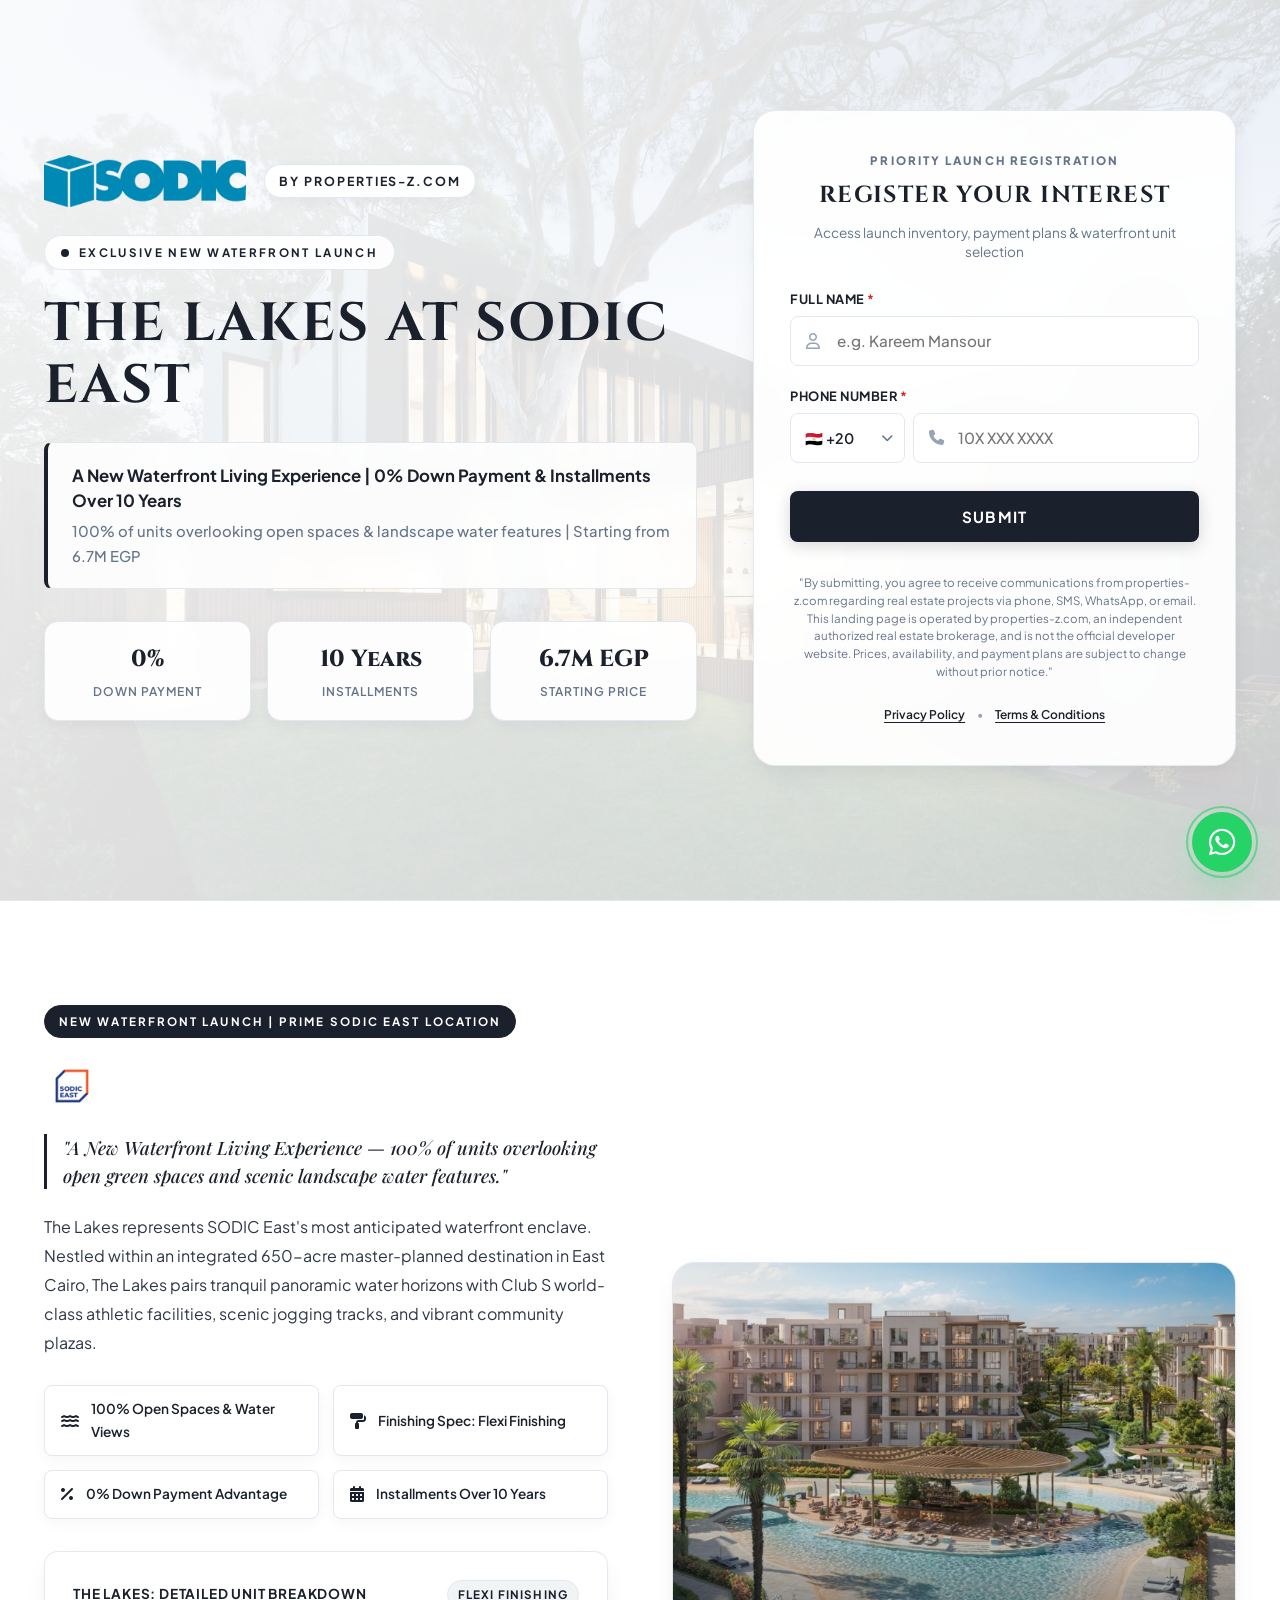
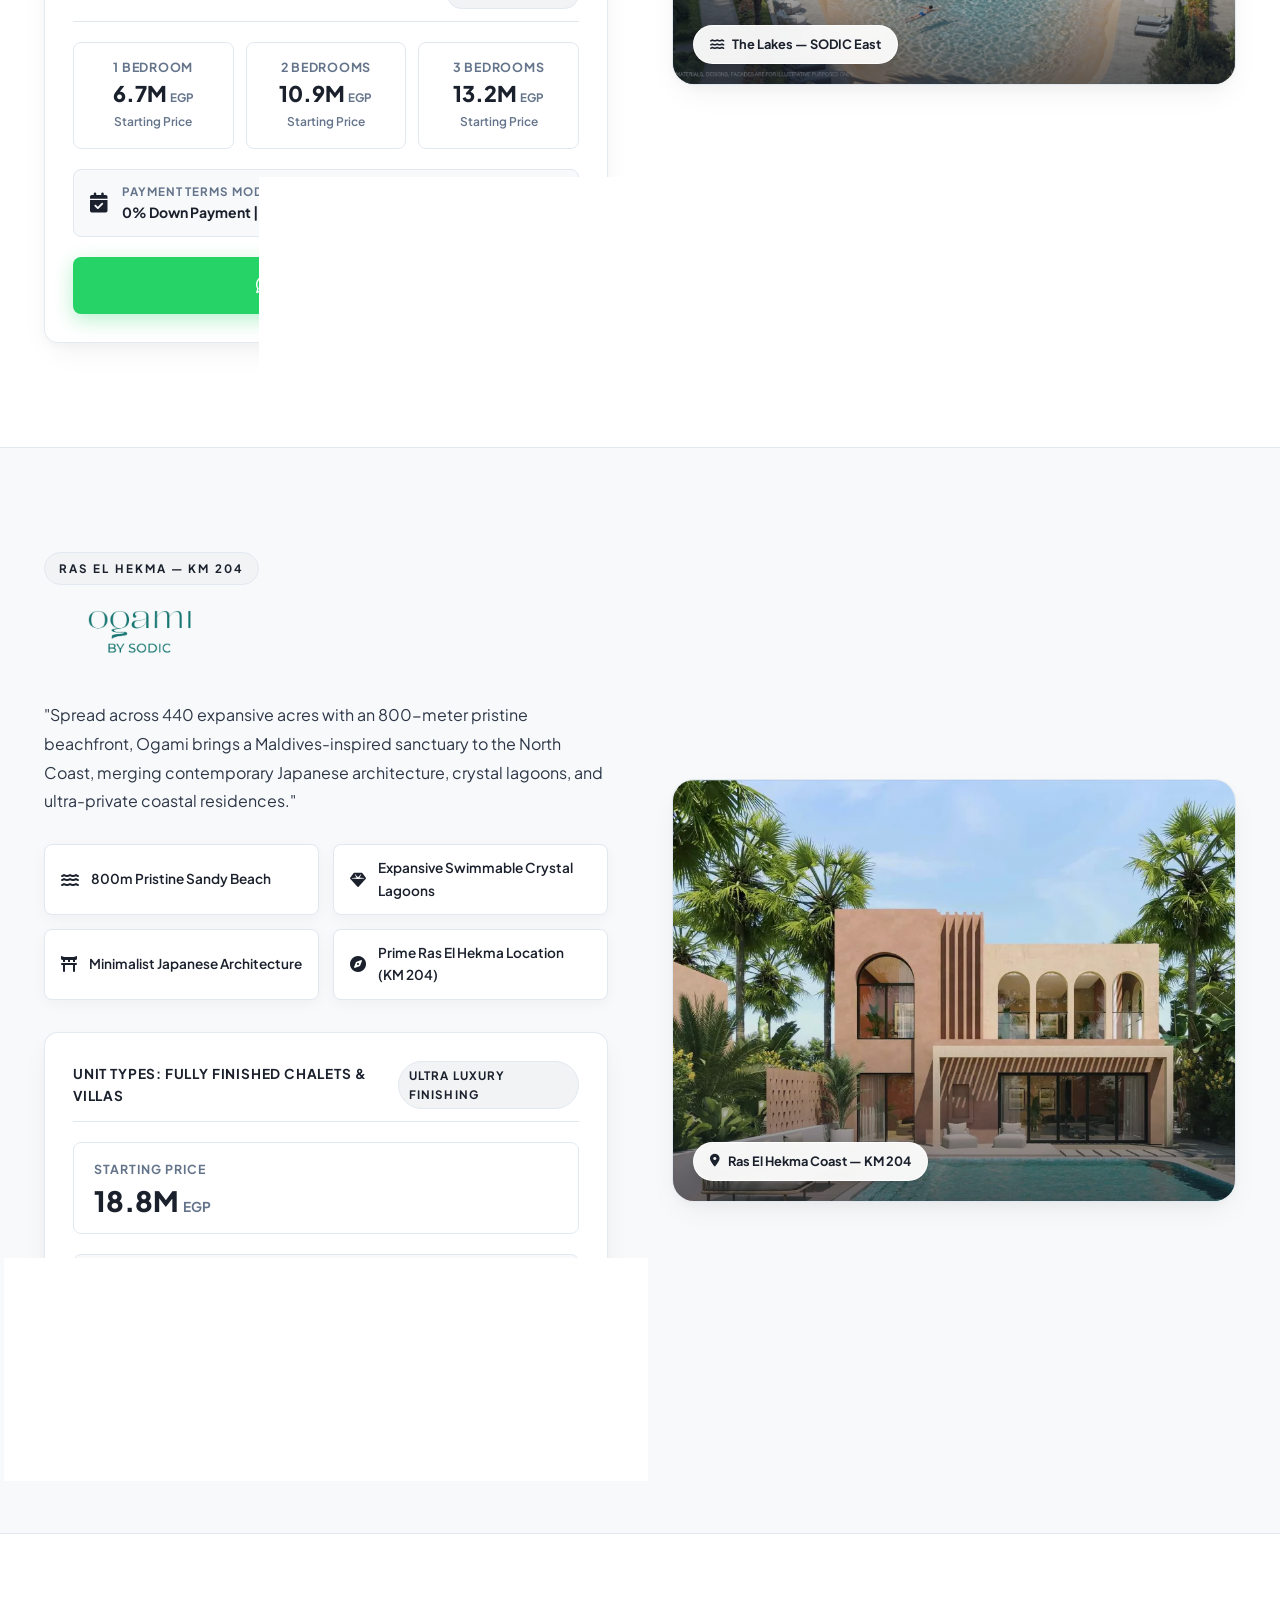
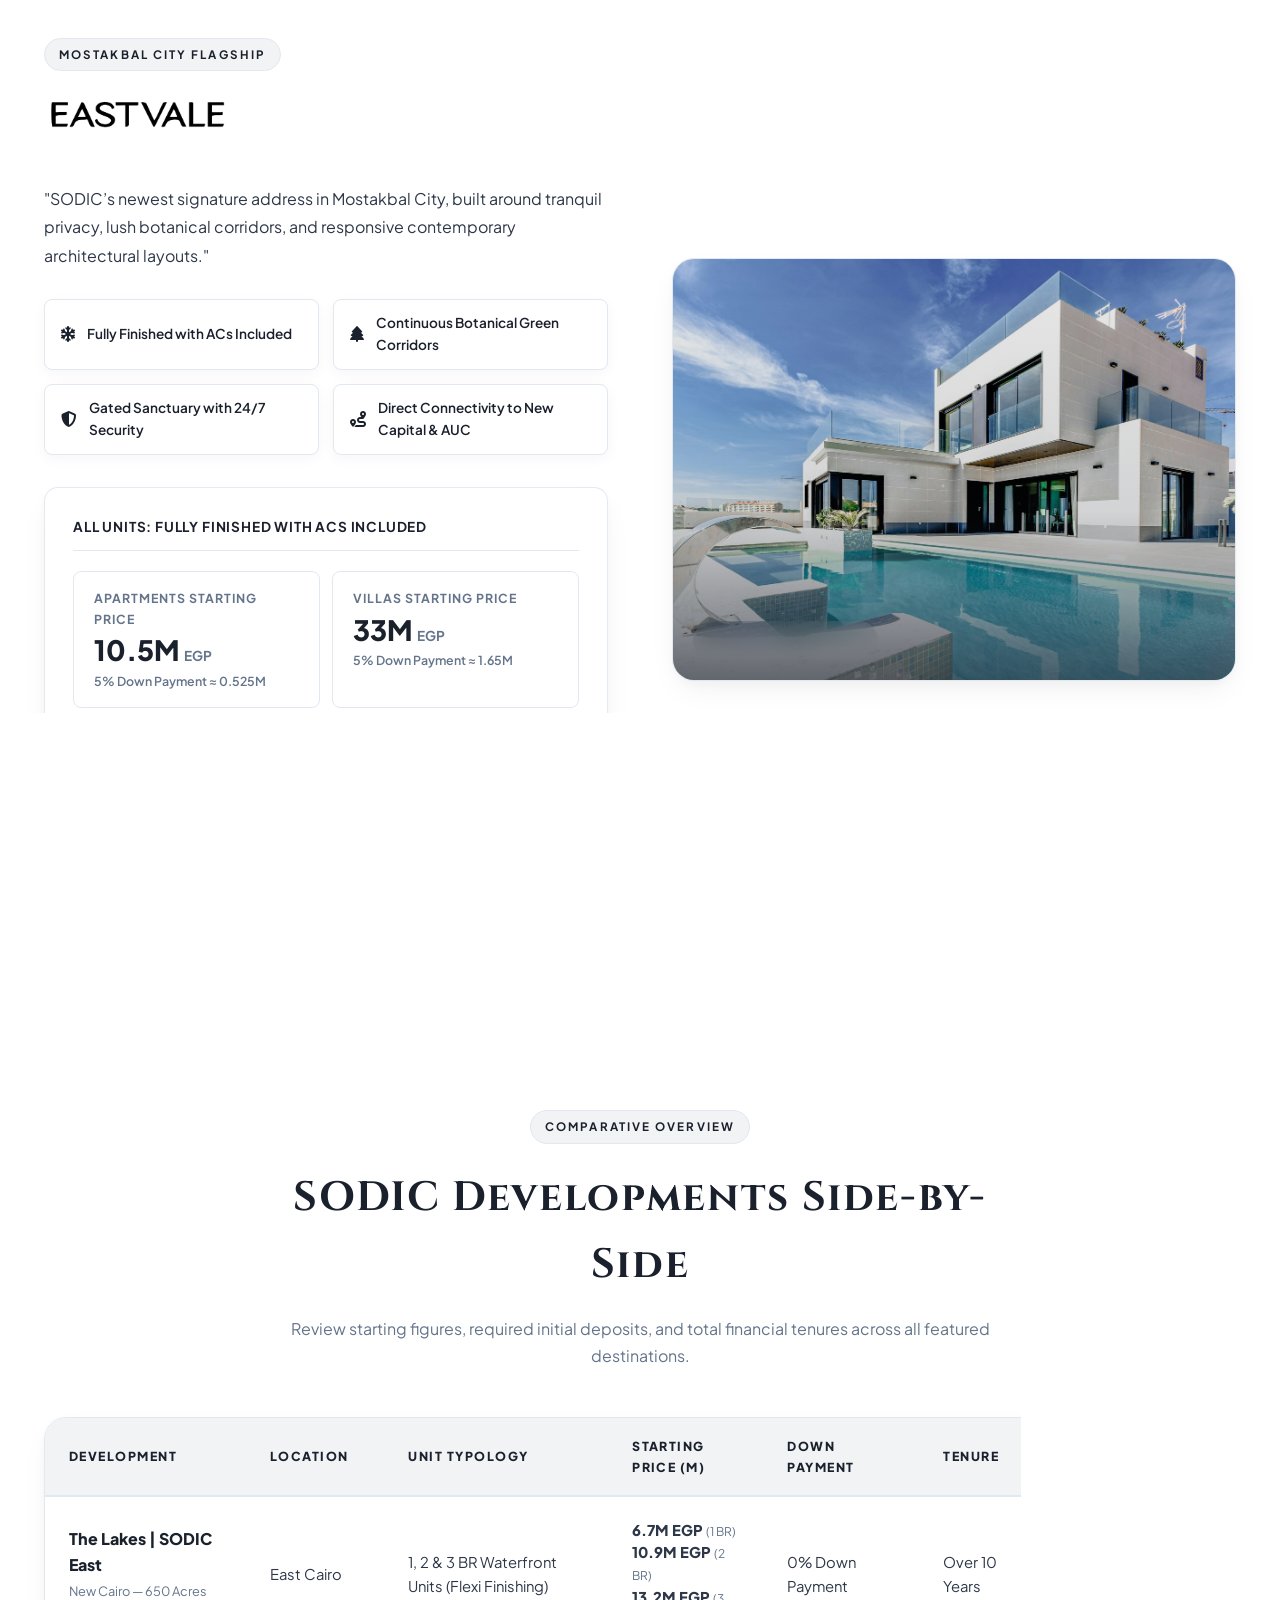
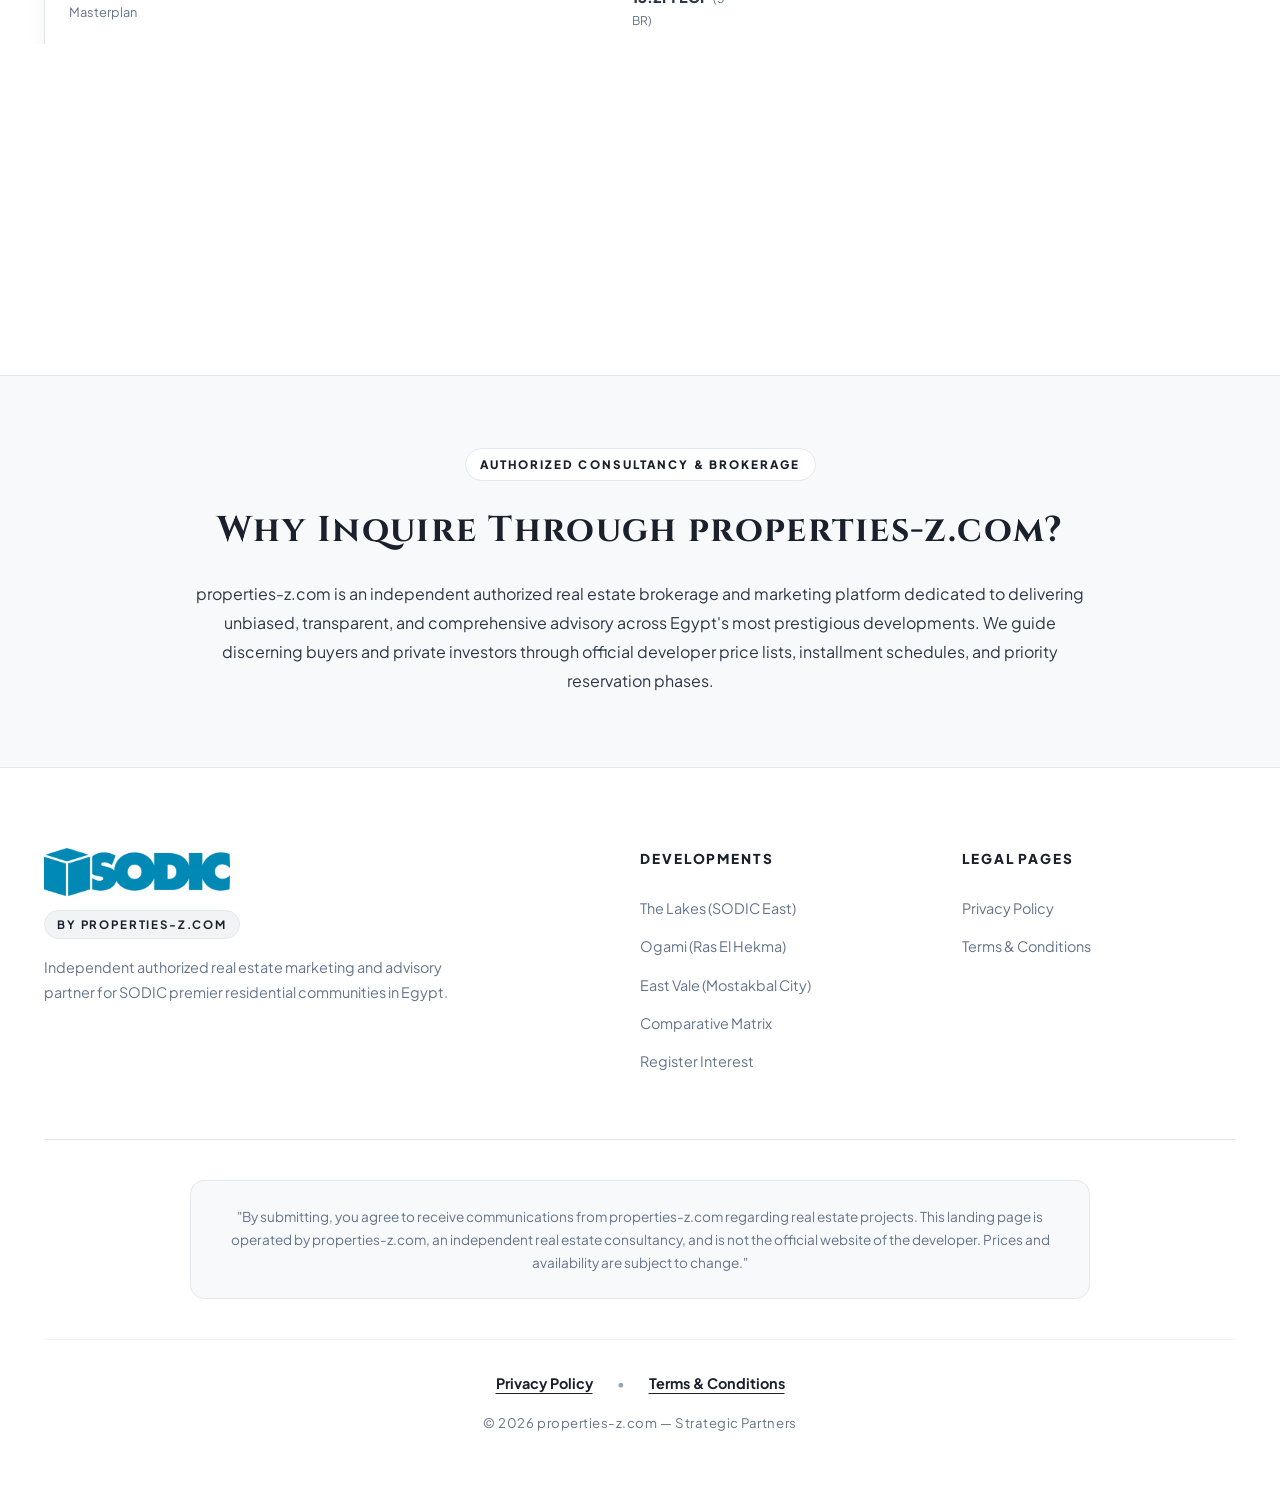
==== index.html @ 6a822c67 "feat: setup Google tag AW-17705943670 across all pages and update analytics tracking" ====
<!DOCTYPE html>
<html lang="en">
<head>
  <meta charset="UTF-8">
  <meta name="viewport" content="width=device-width, initial-scale=1.0, viewport-fit=cover">
  <title>The Lakes at SODIC East &amp; Premier Portfolio | By properties-z.com</title>
  <meta name="description" content="Discover The Lakes at SODIC East: A new waterfront living experience with 0% down payment and 10 years installments. Plus Ogami Ras El Hekma and East Vale Mostakbal City. Presented by properties-z.com.">

  <!-- Google tag (gtag.js) -->
  <script async src="https://www.googletagmanager.com/gtag/js?id=AW-17705943670">
  </script>
  <script>
    window.dataLayer = window.dataLayer || [];
    function gtag(){dataLayer.push(arguments);}
    gtag('js', new Date());

    gtag('config', 'AW-17705943670');
  </script>

  <!-- Event snippet for Submit lead form & WhatsApp conversion page -->
  <script>
  function gtag_report_conversion(url) {
    var callback = function () {
      if (typeof(url) != 'undefined' && url) {
        window.location = url;
      }
    };
    if (typeof gtag === 'function') {
      gtag('event', 'conversion', {
          'send_to': 'AW-17705943670',
          'event_callback': callback
      });
      if (typeof(url) != 'undefined' && url) {
        setTimeout(callback, 500);
      }
    } else {
      callback();
    }
    return false;
  }
  </script>
  
  <!-- Favicon -->
  <link rel="icon" type="image/png" href="/images/sodic-logo.png">

  <!-- Google Fonts: Editorial Serif (Cinzel, Playfair Display) & Clean Sans (Plus Jakarta Sans) -->
  <link rel="preconnect" href="https://fonts.googleapis.com">
  <link rel="preconnect" href="https://gstatic.com" crossorigin>
  <link href="https://fonts.googleapis.com/css2?family=Cinzel:wght@500;600;700;800&family=Playfair+Display:ital,wght@0,500;0,600;0,700;1,400;1,600&family=Plus+Jakarta+Sans:wght@400;500;600;700;800&display=swap" rel="stylesheet">

  <!-- Font Awesome 6 Icons -->
  <link rel="stylesheet" href="https://cdnjs.cloudflare.com/ajax/libs/font-awesome/6.5.1/css/all.min.css">

  <!-- Main Architectural Stylesheet (Strict Zero Gold Palette) -->
  <link rel="stylesheet" href="css/styles.css">
</head>
<body>

  <!-- ==========================================================================
       HERO SECTION & LEAD FORM (NEW LAUNCH FOCUS: THE LAKES AT SODIC EAST)
       ========================================================================== -->
  <section class="hero-section" id="hero">
    <!-- Bright Daylight Architectural Render Background -->
    <div class="hero-bg-wrapper">
      <img src="/images/the-lakes-architecture.jpg" alt="The Lakes at SODIC East Architecture" class="hero-bg-image" onerror="this.onerror=null; this.src='https://images.unsplash.com/photo-1600585154340-be6161a56a0c?auto=format&fit=crop&w=2000&q=85';">
      <div class="hero-overlay"></div>
    </div>

    <div class="container hero-grid">
      <!-- Left Column: Branding, Title & Strategic Narrative -->
      <div class="hero-content">
        <!-- Top Branding: Official SODIC logo (Size XL) with 'By properties-z.com' -->
        <div class="hero-branding">
          <img src="/images/sodic-logo.png" alt="SODIC Egypt" class="hero-sodic-logo-xl" onerror="this.onerror=null; this.src='https://raw.githubusercontent.com/rahmasameh671-ai/sodic-new-3-10/main/public/images/sodic-logo.png';">
          <span class="hero-subbadge">By properties-z.com</span>
        </div>

        <!-- Pre-title / Launch Badge -->
        <div class="hero-launch-badge">
          <span class="badge-dot"></span>
          <span>EXCLUSIVE NEW WATERFRONT LAUNCH</span>
        </div>

        <!-- Main Headline (Editorial Architectural Serif) -->
        <h1 class="hero-headline">THE LAKES AT SODIC EAST</h1>

        <!-- Subtitle / Offer Highlight (Centered & Prominent) -->
        <div class="hero-subtitle-box">
          <div class="hero-subtitle-highlight">
            A New Waterfront Living Experience | 0% Down Payment &amp; Installments Over 10 Years
          </div>
          <div class="hero-key-line">
            100% of units overlooking open spaces &amp; landscape water features | Starting from 6.7M EGP
          </div>
        </div>

        <!-- Architectural Value Stats -->
        <div class="hero-stats-row">
          <div class="hero-stat-card">
            <span class="hero-stat-number">0%</span>
            <span class="hero-stat-label">Down Payment</span>
          </div>
          <div class="hero-stat-card">
            <span class="hero-stat-number">10 Years</span>
            <span class="hero-stat-label">Installments</span>
          </div>
          <div class="hero-stat-card">
            <span class="hero-stat-number">6.7M EGP</span>
            <span class="hero-stat-label">Starting Price</span>
          </div>
        </div>
      </div>

      <!-- Right Column: Simplified Frosted Glass Lead Capture Form (Name & Phone Only) -->
      <div class="hero-form-col" id="register">
        <div class="frosted-lead-card">
          <div class="lead-card-header">
            <div class="lead-card-pretitle">PRIORITY LAUNCH REGISTRATION</div>
            <h2 class="lead-card-title">REGISTER YOUR INTEREST</h2>
            <p class="lead-card-sub">Access launch inventory, payment plans &amp; waterfront unit selection</p>
          </div>

          <!-- Thank You Success State matching Zapier webhook confirmation -->
          <div id="leadSuccessState" class="lead-success-card" style="display: none; text-align: center; padding: 1.5rem; background-color: #f0fdf4; border-radius: 0.5rem; border: 1px solid #bbf7d0; margin-bottom: 1.25rem;">
            <h3 style="color: #166534; font-weight: 700; font-size: 1.125rem; margin-bottom: 0.5rem;">Thank You!</h3>
            <p style="color: #15803d; margin: 0; font-size: 0.95rem; line-height: 1.5;">Your details have been received. We will be in touch shortly.</p>
          </div>

          <form class="lead-form" id="heroLeadForm">
            <!-- Full Name Field -->
            <div class="form-group">
              <label class="form-label" for="leadFullName">Full Name <span class="req">*</span></label>
              <div class="form-input-wrapper">
                <i class="fa-regular fa-user form-input-icon"></i>
                <input type="text" id="leadFullName" name="fullName" class="form-input" placeholder="e.g. Kareem Mansour" required>
              </div>
            </div>

            <!-- Phone Number Field with International Country Code Selector -->
            <div class="form-group">
              <label class="form-label" for="leadPhone">Phone Number <span class="req">*</span></label>
              <div class="phone-input-group">
                <div class="country-code-wrapper">
                  <select id="countryCode" name="countryCode" class="country-code-select" aria-label="Country Dial Code">
                    <option value="+20" selected>🇪🇬 +20</option>
                    <option value="+966">🇸🇦 +966</option>
                    <option value="+971">🇦🇪 +971</option>
                    <option value="+965">🇰🇼 +965</option>
                    <option value="+974">🇶🇦 +974</option>
                    <option value="+968">🇴🇲 +968</option>
                    <option value="+973">🇧🇭 +973</option>
                    <option value="+1">🇺🇸 +1</option>
                    <option value="+44">🇬🇧 +44</option>
                    <option value="+49">🇩🇪 +49</option>
                    <option value="+33">🇫🇷 +33</option>
                    <option value="+39">🇮🇹 +39</option>
                    <option value="+41">🇨🇭 +41</option>
                    <option value="+31">🇳🇱 +31</option>
                    <option value="+46">🇸🇪 +46</option>
                    <option value="+61">🇦🇺 +61</option>
                    <option value="+962">🇯🇴 +962</option>
                    <option value="+961">🇱🇧 +961</option>
                    <option value="+964">🇮🇶 +964</option>
                    <option value="+218">🇱🇾 +218</option>
                    <option value="+249">🇸🇩 +249</option>
                  </select>
                  <i class="fa-solid fa-chevron-down country-chevron"></i>
                </div>
                <div class="phone-input-wrapper">
                  <i class="fa-solid fa-phone phone-field-icon"></i>
                  <input type="tel" id="leadPhone" name="phoneNumber" class="form-input phone-number-input" placeholder="10X XXX XXXX" required>
                </div>
              </div>
            </div>

            <!-- Solid Charcoal Submit Button -->
            <button type="submit" class="btn btn-charcoal btn-full" style="margin-top: 0.5rem;">
              SUBMIT
            </button>

            <!-- Location A: Mandatory Brokerage Disclaimer -->
            <p class="form-disclaimer">
              "By submitting, you agree to receive communications from properties-z.com regarding real estate projects via phone, SMS, WhatsApp, or email. This landing page is operated by properties-z.com, an independent authorized real estate brokerage, and is not the official developer website. Prices, availability, and payment plans are subject to change without prior notice."
            </p>

            <!-- Location A: Legal Links to Standalone Clickable Pages -->
            <div class="form-legal-links">
              <a href="privacy.html" class="form-legal-link">Privacy Policy</a>
              <span style="color: var(--text-subtle);">&bull;</span>
              <a href="terms.html" class="form-legal-link">Terms &amp; Conditions</a>
            </div>
          </form>
        </div>
      </div>
    </div>
  </section>

  <!-- ==========================================================================
       3. SECTION 1: THE LAKES | SODIC EAST (NEW WATERFRONT LAUNCH)
       ========================================================================== -->
  <section class="project-section section-spacing section-border-top" id="the-lakes">
    <div class="container">
      <div class="project-grid">
        <!-- Narrative & Pricing Details -->
        <div class="project-narrative-col">
          <div class="project-header-group">
            <span class="subheading-badge highlight-badge">NEW WATERFRONT LAUNCH | PRIME SODIC EAST LOCATION</span>
            <!-- Official SODIC East Logo as Primary Visual Title -->
            <img src="/images/sodic-east-logo.png" alt="SODIC East" class="project-official-logo project-logo-sodic-east" onerror="this.onerror=null; this.src='https://raw.githubusercontent.com/rahmasameh671-ai/sodic-new-3-10/main/public/images/sodic-east-logo.png';">
            <div class="project-tagline">
              "A New Waterfront Living Experience &mdash; 100% of units overlooking open green spaces and scenic landscape water features."
            </div>
          </div>

          <p class="project-narrative">
            The Lakes represents SODIC East's most anticipated waterfront enclave. Nestled within an integrated 650-acre master-planned destination in East Cairo, The Lakes pairs tranquil panoramic water horizons with Club S world-class athletic facilities, scenic jogging tracks, and vibrant community plazas.
          </p>

          <!-- Core Highlights -->
          <div class="project-features-list">
            <div class="feature-item">
              <i class="fa-solid fa-water"></i>
              <span>100% Open Spaces &amp; Water Views</span>
            </div>
            <div class="feature-item">
              <i class="fa-solid fa-paint-roller"></i>
              <span>Finishing Spec: Flexi Finishing</span>
            </div>
            <div class="feature-item">
              <i class="fa-solid fa-percent"></i>
              <span>0% Down Payment Advantage</span>
            </div>
            <div class="feature-item">
              <i class="fa-solid fa-calendar-days"></i>
              <span>Installments Over 10 Years</span>
            </div>
          </div>

          <!-- Minimalist Translucent Inventory & Pricing Card -->
          <div class="pricing-module-card">
            <div class="card-top-tagline">
              <span class="card-unit-type">The Lakes: Detailed Unit Breakdown</span>
              <span class="card-finish-tag">Flexi Finishing</span>
            </div>

            <!-- Detailed 3-Tier Unit Breakdown in 'M' format -->
            <div class="lakes-units-grid">
              <div class="lakes-unit-card">
                <span class="lakes-unit-title">1 Bedroom</span>
                <div class="lakes-unit-price">
                  6.7M<span class="currency">EGP</span>
                </div>
                <span style="font-size:0.75rem; color:var(--text-muted); font-weight:600;">Starting Price</span>
              </div>

              <div class="lakes-unit-card">
                <span class="lakes-unit-title">2 Bedrooms</span>
                <div class="lakes-unit-price">
                  10.9M<span class="currency">EGP</span>
                </div>
                <span style="font-size:0.75rem; color:var(--text-muted); font-weight:600;">Starting Price</span>
              </div>

              <div class="lakes-unit-card">
                <span class="lakes-unit-title">3 Bedrooms</span>
                <div class="lakes-unit-price">
                  13.2M<span class="currency">EGP</span>
                </div>
                <span style="font-size:0.75rem; color:var(--text-muted); font-weight:600;">Starting Price</span>
              </div>
            </div>

            <!-- Payment Journey Box -->
            <div class="payment-journey-box">
              <i class="fa-solid fa-calendar-check"></i>
              <div class="payment-journey-details">
                <span class="payment-plan-label">Payment Terms Module</span>
                <span class="payment-plan-value">0% Down Payment | Installments Over 10 Years</span>
              </div>
            </div>

            <!-- Solid WhatsApp Green CTA Button -->
            <a href="https://wa.me/201033373331?text=Hello%2C%20I%20would%20like%20to%20inquire%20about%20The%20Lakes%20at%20SODIC%20East" target="_blank" class="btn btn-whatsapp btn-full" onclick="return gtag_report_conversion(this.href);">
              <i class="fa-brands fa-whatsapp"></i> CONTACT US
            </a>
          </div>
        </div>

        <!-- Realistic Visual Showcase: Official SODIC East The Lakes Image -->
        <div class="project-card-col">
          <div class="project-visual-box">
            <img src="/images/sodic-east-lakes.jpg" alt="The Lakes at SODIC East Crystal Water Lagoons & Architecture" onerror="this.onerror=null; this.src='https://raw.githubusercontent.com/rahmasameh671-ai/sodic-new-3-10/main/public/images/sodic-east-lakes.jpg';">
            <div class="project-visual-overlay"></div>
            <div class="visual-floating-badge">
              <i class="fa-solid fa-water"></i> The Lakes &mdash; SODIC East
            </div>
          </div>
        </div>
      </div>
    </div>
  </section>

  <!-- ==========================================================================
       4. SECTION 2: OGAMI BY SODIC (RAS EL HEKMA)
       ========================================================================== -->
  <section class="project-section alt-bg section-spacing section-border-top" id="ogami">
    <div class="container">
      <div class="project-grid reverse-grid">
        <!-- Narrative & Pricing Details -->
        <div class="project-narrative-col">
          <div class="project-header-group">
            <span class="subheading-badge">RAS EL HEKMA &mdash; KM 204</span>
            <!-- Official Ogami Logo as Primary Visual Title -->
            <img src="/images/ogami-logo.png" alt="Ogami by SODIC" class="project-official-logo project-logo-ogami" onerror="this.onerror=null; this.src='https://raw.githubusercontent.com/rahmasameh671-ai/sodic-new-3-10/main/public/images/ogami-logo.png';">
          </div>

          <p class="project-narrative">
            "Spread across 440 expansive acres with an 800-meter pristine beachfront, Ogami brings a Maldives-inspired sanctuary to the North Coast, merging contemporary Japanese architecture, crystal lagoons, and ultra-private coastal residences."
          </p>

          <!-- Core Highlights -->
          <div class="project-features-list">
            <div class="feature-item">
              <i class="fa-solid fa-water"></i>
              <span>800m Pristine Sandy Beach</span>
            </div>
            <div class="feature-item">
              <i class="fa-solid fa-gem"></i>
              <span>Expansive Swimmable Crystal Lagoons</span>
            </div>
            <div class="feature-item">
              <i class="fa-solid fa-torii-gate"></i>
              <span>Minimalist Japanese Architecture</span>
            </div>
            <div class="feature-item">
              <i class="fa-solid fa-compass"></i>
              <span>Prime Ras El Hekma Location (KM 204)</span>
            </div>
          </div>

          <!-- Minimalist Translucent Inventory & Pricing Card -->
          <div class="pricing-module-card">
            <div class="card-top-tagline">
              <span class="card-unit-type">Unit Types: Fully Finished Chalets &amp; Villas</span>
              <span class="card-finish-tag">Ultra Luxury Finishing</span>
            </div>

            <div class="price-showcase-row">
              <div class="single-price-block">
                <span class="price-meta-label">Starting Price</span>
                <div class="price-main-figure">
                  18.8M<span class="currency">EGP</span>
                </div>
              </div>
            </div>

            <!-- Payment Journey -->
            <div class="payment-journey-box">
              <i class="fa-solid fa-calendar-check"></i>
              <div class="payment-journey-details">
                <span class="payment-plan-label">Payment Journey</span>
                <span class="payment-plan-value">Equal Installments Up to 7 Years</span>
              </div>
            </div>

            <!-- Solid WhatsApp Green CTA Button -->
            <a href="https://wa.me/201033373331?text=Hello%2C%20I%20would%20like%20to%20inquire%20about%20Ogami%20by%20SODIC" target="_blank" class="btn btn-whatsapp btn-full" onclick="return gtag_report_conversion(this.href);">
              <i class="fa-brands fa-whatsapp"></i> CONTACT US
            </a>
          </div>
        </div>

        <!-- Realistic Visual Showcase: Villa Architecture with Private Pool & Palms -->
        <div class="project-card-col">
          <div class="project-visual-box">
            <img src="/images/ogami-villa.webp" alt="Ogami Ras El Hekma Coastal Villa Architecture" onerror="this.onerror=null; this.src='https://raw.githubusercontent.com/rahmasameh671-ai/sodic-new-3-10/main/public/images/ogami-villa.webp';">
            <div class="project-visual-overlay"></div>
            <div class="visual-floating-badge">
              <i class="fa-solid fa-location-dot"></i> Ras El Hekma Coast &mdash; KM 204
            </div>
          </div>
        </div>
      </div>
    </div>
  </section>

  <!-- ==========================================================================
       5. SECTION 3: EAST VALE (MOSTAKBAL CITY)
       ========================================================================== -->
  <section class="project-section section-spacing section-border-top" id="east-vale">
    <div class="container">
      <div class="project-grid">
        <!-- Narrative & Pricing Details -->
        <div class="project-narrative-col">
          <div class="project-header-group">
            <span class="subheading-badge">MOSTAKBAL CITY FLAGSHIP</span>
            <!-- Official East Vale Logo as Primary Visual Title -->
            <img src="/images/eastvale-logo.png" alt="East Vale Mostakbal City" class="project-official-logo project-logo-eastvale" onerror="this.onerror=null; this.src='https://raw.githubusercontent.com/rahmasameh671-ai/sodic-new-3-10/main/public/images/eastvale-logo.png';">
          </div>

          <p class="project-narrative">
            "SODIC’s newest signature address in Mostakbal City, built around tranquil privacy, lush botanical corridors, and responsive contemporary architectural layouts."
          </p>

          <!-- Core Highlights -->
          <div class="project-features-list">
            <div class="feature-item">
              <i class="fa-solid fa-snowflake"></i>
              <span>Fully Finished with ACs Included</span>
            </div>
            <div class="feature-item">
              <i class="fa-solid fa-tree"></i>
              <span>Continuous Botanical Green Corridors</span>
            </div>
            <div class="feature-item">
              <i class="fa-solid fa-shield-halved"></i>
              <span>Gated Sanctuary with 24/7 Security</span>
            </div>
            <div class="feature-item">
              <i class="fa-solid fa-route"></i>
              <span>Direct Connectivity to New Capital &amp; AUC</span>
            </div>
          </div>

          <!-- Minimalist Translucent Inventory & Pricing Card -->
          <div class="pricing-module-card">
            <div class="card-top-tagline">
              <span class="card-unit-type">All Units: Fully Finished with ACs Included</span>
            </div>

            <!-- Dual Pricing Breakdown (Apartments & Villas) in 'M' format -->
            <div class="dual-price-grid">
              <div class="single-price-block">
                <span class="price-meta-label">Apartments Starting Price</span>
                <div class="price-main-figure">
                  10.5M<span class="currency">EGP</span>
                </div>
                <div class="down-payment-calc">
                  5% Down Payment &asymp; 0.525M
                </div>
              </div>

              <div class="single-price-block">
                <span class="price-meta-label">Villas Starting Price</span>
                <div class="price-main-figure">
                  33M<span class="currency">EGP</span>
                </div>
                <div class="down-payment-calc">
                  5% Down Payment &asymp; 1.65M
                </div>
              </div>
            </div>

            <!-- Payment Journey -->
            <div class="payment-journey-box">
              <i class="fa-solid fa-calendar-check"></i>
              <div class="payment-journey-details">
                <span class="payment-plan-label">Payment Journey</span>
                <span class="payment-plan-value">5% Down Payment | Installments Up to 9 Years</span>
              </div>
            </div>

            <!-- Solid WhatsApp Green CTA Button -->
            <a href="https://wa.me/201033373331?text=Hello%2C%20I%20would%20like%20to%20inquire%20about%20East%20Vale%20Mostakbal%20City%20by%20SODIC" target="_blank" class="btn btn-whatsapp btn-full" onclick="return gtag_report_conversion(this.href);">
              <i class="fa-brands fa-whatsapp"></i> CONTACT US
            </a>
          </div>
        </div>

        <!-- Realistic Visual Showcase: Lush Green Landscapes & Modern Blocks -->
        <div class="project-card-col">
          <div class="project-visual-box">
            <img src="/images/eastvale-architecture.jpg" alt="East Vale Mostakbal City Architecture & Gardens" onerror="this.onerror=null; this.src='https://images.unsplash.com/photo-1600596542815-ffad4c1539a9?auto=format&fit=crop&w=1400&q=85';">
            <div class="project-visual-overlay"></div>
            <div class="visual-floating-badge">
              <i class="fa-solid fa-city"></i> Mostakbal City Cairo
            </div>
          </div>
        </div>
      </div>
    </div>
  </section>

  <!-- ==========================================================================
       6. PORTFOLIO COMPARISON MATRIX
       ========================================================================== -->
  <section class="section-spacing matrix-section" id="comparison">
    <div class="container">
      <div class="intro-header-block">
        <span class="subheading-badge">COMPARATIVE OVERVIEW</span>
        <h2 class="intro-main-title">SODIC Developments Side-by-Side</h2>
        <p class="intro-lead-text">
          Review starting figures, required initial deposits, and total financial tenures across all featured destinations.
        </p>
      </div>

      <div class="mobile-table-hint">
        <i class="fa-solid fa-arrows-left-right"></i> Scroll table horizontally to view full matrix
      </div>

      <div class="matrix-table-container">
        <table class="portfolio-table">
          <thead>
            <tr>
              <th>Development</th>
              <th>Location</th>
              <th>Unit Typology</th>
              <th>Starting Price (M)</th>
              <th>Down Payment</th>
              <th>Tenure</th>
              <th>Action</th>
            </tr>
          </thead>
          <tbody>
            <tr>
              <td>
                <div class="table-proj-name">The Lakes | SODIC East</div>
                <div class="table-proj-location">New Cairo &mdash; 650 Acres Masterplan</div>
              </td>
              <td>East Cairo</td>
              <td>1, 2 &amp; 3 BR Waterfront Units (Flexi Finishing)</td>
              <td class="table-price-m">
                6.7M EGP <span style="font-size:0.75rem; font-weight:normal; color:var(--text-muted);">(1 BR)</span><br>
                10.9M EGP <span style="font-size:0.75rem; font-weight:normal; color:var(--text-muted);">(2 BR)</span><br>
                13.2M EGP <span style="font-size:0.75rem; font-weight:normal; color:var(--text-muted);">(3 BR)</span>
              </td>
              <td>0% Down Payment</td>
              <td>Over 10 Years</td>
              <td>
                <a href="https://wa.me/201033373331?text=Hello%2C%20I%20would%20like%20to%20inquire%20about%20The%20Lakes%20at%20SODIC%20East" target="_blank" class="btn btn-whatsapp" style="padding: 0.6rem 1.2rem; font-size: 0.8rem;" onclick="return gtag_report_conversion(this.href);">
                  <i class="fa-brands fa-whatsapp"></i> CONTACT US
                </a>
              </td>
            </tr>
            <tr>
              <td>
                <div class="table-proj-name">Ogami by SODIC</div>
                <div class="table-proj-location">Ras El Hekma &mdash; KM 204</div>
              </td>
              <td>North Coast</td>
              <td>Fully Finished Chalets &amp; Coastal Villas</td>
              <td class="table-price-m">18.8M EGP</td>
              <td>Developer Terms</td>
              <td>Up to 7 Years</td>
              <td>
                <a href="https://wa.me/201033373331?text=Hello%2C%20I%20would%20like%20to%20inquire%20about%20Ogami%20by%20SODIC" target="_blank" class="btn btn-whatsapp" style="padding: 0.6rem 1.2rem; font-size: 0.8rem;" onclick="return gtag_report_conversion(this.href);">
                  <i class="fa-brands fa-whatsapp"></i> CONTACT US
                </a>
              </td>
            </tr>
            <tr>
              <td>
                <div class="table-proj-name">East Vale</div>
                <div class="table-proj-location">Mostakbal City Flagship</div>
              </td>
              <td>Mostakbal City</td>
              <td>Finished Apartments &amp; Villas (+ACs)</td>
              <td class="table-price-m">
                10.5M EGP <span style="font-size:0.75rem; font-weight:normal; color:var(--text-muted);">(Apts)</span><br>
                33M EGP <span style="font-size:0.75rem; font-weight:normal; color:var(--text-muted);">(Villas)</span>
              </td>
              <td>5% (&asymp; 0.525M / 1.65M)</td>
              <td>Up to 9 Years</td>
              <td>
                <a href="https://wa.me/201033373331?text=Hello%2C%20I%20would%20like%20to%20inquire%20about%20East%20Vale%20Mostakbal%20City%20by%20SODIC" target="_blank" class="btn btn-whatsapp" style="padding: 0.6rem 1.2rem; font-size: 0.8rem;" onclick="return gtag_report_conversion(this.href);">
                  <i class="fa-brands fa-whatsapp"></i> CONTACT US
                </a>
              </td>
            </tr>
          </tbody>
        </table>
      </div>
    </div>
  </section>

  <!-- ==========================================================================
       7. ABOUT PROPERTIES-Z.COM & ADVISORY DESK
       ========================================================================== -->
  <section class="about-properties-strip">
    <div class="container">
      <div class="about-content-wrapper">
        <span class="about-badge">AUTHORIZED CONSULTANCY &amp; BROKERAGE</span>
        <h2 class="about-title">Why Inquire Through properties-z.com?</h2>
        <p class="about-text">
          properties-z.com is an independent authorized real estate brokerage and marketing platform dedicated to delivering unbiased, transparent, and comprehensive advisory across Egypt's most prestigious developments. We guide discerning buyers and private investors through official developer price lists, installment schedules, and priority reservation phases.
        </p>
      </div>
    </div>
  </section>

  <!-- ==========================================================================
       8. FOOTER & LOCATION B DISCLAIMER & CENTERED LEGAL LINKS
       ========================================================================== -->
  <footer class="main-footer">
    <div class="container">
      <div class="footer-top-grid">
        <!-- Brand Column -->
        <div class="footer-brand-col">
          <div>
            <img src="/images/sodic-logo.png" alt="SODIC" class="footer-sodic-logo" onerror="this.onerror=null; this.src='https://raw.githubusercontent.com/rahmasameh671-ai/sodic-new-3-10/main/public/images/sodic-logo.png';">
            <span class="footer-subbadge">By properties-z.com</span>
          </div>
          <p class="footer-desc">
            Independent authorized real estate marketing and advisory partner for SODIC premier residential communities in Egypt.
          </p>
        </div>

        <!-- Portfolio Quick Links -->
        <div>
          <h4 class="footer-col-title">Developments</h4>
          <ul class="footer-links-list">
            <li><a href="#the-lakes" class="footer-link">The Lakes (SODIC East)</a></li>
            <li><a href="#ogami" class="footer-link">Ogami (Ras El Hekma)</a></li>
            <li><a href="#east-vale" class="footer-link">East Vale (Mostakbal City)</a></li>
            <li><a href="#comparison" class="footer-link">Comparative Matrix</a></li>
            <li><a href="#register" class="footer-link">Register Interest</a></li>
          </ul>
        </div>

        <!-- Standalone Clickable Legal Pages (Location B) -->
        <div>
          <h4 class="footer-col-title">Legal Pages</h4>
          <ul class="footer-links-list">
            <li><a href="privacy.html" class="footer-link">Privacy Policy</a></li>
            <li><a href="terms.html" class="footer-link">Terms &amp; Conditions</a></li>
          </ul>
        </div>
      </div>

      <!-- Mandatory Disclaimer (Location B) as specified by USER -->
      <div class="footer-disclosures-block">
        <div class="disclosure-notice-box" style="text-align: center; max-width: 900px; margin: 0 auto;">
          <p class="disclosure-text">
            "By submitting, you agree to receive communications from properties-z.com regarding real estate projects. This landing page is operated by properties-z.com, an independent real estate consultancy, and is not the official website of the developer. Prices and availability are subject to change."
          </p>
        </div>
      </div>

      <!-- Legal Links & Signature (Location B) - Centered at Absolute Bottom -->
      <div class="footer-bottom-bar">
        <div class="footer-legal-centered">
          <a href="privacy.html">Privacy Policy</a>
          <span style="color: var(--text-subtle);">&bull;</span>
          <a href="terms.html">Terms &amp; Conditions</a>
        </div>
        <div class="footer-copyright">
          &copy; 2026 properties-z.com &mdash; Strategic Partners
        </div>
      </div>
    </div>
  </footer>

  <!-- ==========================================================================
       9. FLOATING CORNER BUTTON (ROUND ICON-ONLY WHATSAPP TO +201033373331)
       ========================================================================== -->
  <div class="floating-actions-container">
    <a href="https://wa.me/201033373331?text=Hello%2C%20I%20would%20like%20to%20inquire%20about%20SODIC%20Developments" target="_blank" class="floating-whatsapp-btn" title="Chat on WhatsApp (+201033373331)" aria-label="Chat on WhatsApp (+201033373331)" onclick="return gtag_report_conversion(this.href);">
      <i class="fa-brands fa-whatsapp"></i>
    </a>
  </div>

  <!-- ==========================================================================
       10. LEAD SUBMISSION TOAST NOTIFICATION
       ========================================================================== -->
  <div class="lead-toast" id="leadToast">
    <i class="fa-solid fa-circle-check lead-toast-icon"></i>
    <div class="lead-toast-body">
      <h4>Interest Registered</h4>
      <p>Thank you. Your inquiry has been routed to our senior property consultants.</p>
    </div>
  </div>

  <!-- Main JavaScript Engine -->
  <script src="js/main.js"></script>
</body>
</html>
---- css/styles.css ----
/* ==========================================================================
   SODIC PREMIER DEVELOPMENTS — BY PROPERTIES-E
   ULTRA-LUXURY ARCHITECTURAL DESIGN SYSTEM (STRICT ZERO GOLD POLICY)
   ========================================================================== */

:root {
  /* --------------------------------------------------------------------------
     1. ARCHITECTURAL COLOR SYSTEM (STRICT ZERO GOLD POLICY)
     Absolutely NO gold, bronze, brass, or yellow hues.
     -------------------------------------------------------------------------- */
  --bg-pure-white: #FFFFFF;
  --bg-alabaster: #F8F9FA;
  --bg-stone-subtle: #F1F3F5;
  --bg-stone-cool: #E9ECEF;

  /* Deep Charcoal & Slate (Maximum contrast & high-end architectural polish) */
  --text-charcoal-primary: #1A202C;
  --text-charcoal-secondary: #2D3748;
  --text-muted: #64748B;
  --text-subtle: #94A3B8;
  --text-white: #FFFFFF;

  /* Frosted Glassmorphism Surfaces */
  --card-frosted: rgba(255, 255, 255, 0.92);
  --card-frosted-heavy: rgba(255, 255, 255, 0.96);
  --card-glass-dark: rgba(26, 32, 44, 0.88);
  --card-glass-border: rgba(226, 232, 240, 0.9);
  --card-glass-border-light: rgba(255, 255, 255, 0.85);

  /* Cool Structural Borders */
  --border-cool: #E2E8F0;
  --border-cool-subtle: #EDF2F7;
  --border-cool-dark: #CBD5E1;

  /* Charcoal / Slate Interactive */
  --charcoal-button: #1A202C;
  --charcoal-button-hover: #0F172A;
  --charcoal-button-active: #000000;

  /* WhatsApp Action Green (Strictly Solid Vibrant #25D366) */
  --whatsapp-green: #25D366;
  --whatsapp-green-hover: #20BA5A;
  --whatsapp-green-active: #1DA851;
  --whatsapp-green-shadow: rgba(37, 211, 102, 0.32);

  /* --------------------------------------------------------------------------
     2. EDITORIAL & ARCHITECTURAL TYPOGRAPHY
     Editorial Serif for headlines, clean modern sans-serif for data/pricing.
     -------------------------------------------------------------------------- */
  --font-serif: 'Playfair Display', 'Cinzel', Georgia, serif;
  --font-display: 'Cinzel', 'Playfair Display', Georgia, serif;
  --font-sans: 'Plus Jakarta Sans', -apple-system, BlinkMacSystemFont, 'Segoe UI', Roboto, Helvetica, Arial, sans-serif;

  /* --------------------------------------------------------------------------
     3. AMBIENT ELEVATION & SHADOWS
     -------------------------------------------------------------------------- */
  --shadow-subtle: 0 4px 14px rgba(26, 32, 44, 0.04);
  --shadow-card: 0 12px 32px -8px rgba(26, 32, 44, 0.07), 0 4px 12px rgba(26, 32, 44, 0.03);
  --shadow-card-hover: 0 24px 48px -12px rgba(26, 32, 44, 0.12), 0 8px 16px rgba(26, 32, 44, 0.04);
  --shadow-floating: 0 20px 40px -10px rgba(37, 211, 102, 0.38);
  --shadow-deep: 0 25px 60px -15px rgba(26, 32, 44, 0.15);

  /* Glass blur strength */
  --glass-blur: blur(20px);
  --glass-blur-sm: blur(12px);

  /* Layout Constants */
  --container-max: 1240px;
  --header-height: 84px;
  --header-height-mobile: 72px;
  --radius-xs: 4px;
  --radius-sm: 8px;
  --radius-md: 14px;
  --radius-lg: 22px;
  --radius-full: 9999px;
  --transition: all 0.3s cubic-bezier(0.16, 1, 0.3, 1);
  --transition-fast: all 0.18s ease-in-out;
}

/* ==========================================================================
   RESET & SYSTEM BASE
   ========================================================================== */
*, *::before, *::after {
  box-sizing: border-box;
  margin: 0;
  padding: 0;
}

html {
  scroll-behavior: smooth;
  font-size: 16px;
  -webkit-text-size-adjust: 100%;
}

body {
  font-family: var(--font-sans);
  background-color: var(--bg-pure-white);
  color: var(--text-charcoal-secondary);
  line-height: 1.65;
  overflow-x: hidden;
  -webkit-font-smoothing: antialiased;
  -moz-osx-font-smoothing: grayscale;
}

img {
  max-width: 100%;
  height: auto;
  display: block;
}

a {
  color: inherit;
  text-decoration: none;
  transition: var(--transition);
}

button, input, select, textarea {
  font-family: inherit;
  font-size: 1rem;
}

.container {
  width: 100%;
  max-width: var(--container-max);
  margin-left: auto;
  margin-right: auto;
  padding-left: 24px;
  padding-right: 24px;
}

/* Section Common Spacing */
.section-spacing {
  padding-top: 6.5rem;
  padding-bottom: 6.5rem;
  position: relative;
}

.section-border-top {
  border-top: 1px solid var(--border-cool);
}

.alt-bg {
  background-color: var(--bg-alabaster);
}

/* ==========================================================================
   TYPOGRAPHY & ACCENTS
   ========================================================================== */
.subheading-badge {
  display: inline-flex;
  align-items: center;
  gap: 8px;
  font-family: var(--font-sans);
  font-size: 0.725rem;
  font-weight: 700;
  letter-spacing: 0.18em;
  text-transform: uppercase;
  color: var(--text-charcoal-primary);
  background-color: var(--bg-stone-subtle);
  border: 1px solid var(--border-cool);
  padding: 6px 14px;
  border-radius: var(--radius-full);
  margin-bottom: 1.25rem;
}

.subheading-badge.highlight-badge {
  background-color: var(--text-charcoal-primary);
  color: var(--bg-pure-white);
  border-color: var(--text-charcoal-primary);
}

/* ==========================================================================
   BUTTONS & CTAS
   ========================================================================== */
.btn {
  display: inline-flex;
  align-items: center;
  justify-content: center;
  gap: 10px;
  font-family: var(--font-sans);
  font-weight: 700;
  font-size: 0.95rem;
  letter-spacing: 0.08em;
  text-transform: uppercase;
  padding: 16px 32px;
  border-radius: var(--radius-sm);
  border: none;
  cursor: pointer;
  transition: var(--transition);
  text-align: center;
  position: relative;
  overflow: hidden;
}

.btn-full {
  width: 100%;
}

/* Charcoal Primary Submit Button */
.btn-charcoal {
  background-color: var(--charcoal-button);
  color: var(--text-white);
  box-shadow: 0 4px 16px rgba(26, 32, 44, 0.18);
}

.btn-charcoal:hover {
  background-color: var(--charcoal-button-hover);
  color: var(--text-white);
  transform: translateY(-2px);
  box-shadow: 0 8px 24px rgba(26, 32, 44, 0.28);
}

.btn-charcoal:active {
  background-color: var(--charcoal-button-active);
  transform: translateY(0);
}

/* Solid WhatsApp Green CTA (#25D366) */
.btn-whatsapp {
  background-color: var(--whatsapp-green);
  color: #FFFFFF !important;
  box-shadow: 0 6px 20px var(--whatsapp-green-shadow);
}

.btn-whatsapp:hover {
  background-color: var(--whatsapp-green-hover);
  transform: translateY(-2px);
  box-shadow: 0 10px 28px rgba(37, 211, 102, 0.42);
}

.btn-whatsapp:active {
  background-color: var(--whatsapp-green-active);
  transform: translateY(0);
}

.btn-whatsapp i {
  font-size: 1.25rem;
}

/* ==========================================================================
   1. MAIN HEADER & NAVBAR
   ========================================================================== */
.main-header {
  display: none !important;
}

.header-container {
  display: flex;
  align-items: center;
  justify-content: space-between;
  height: 100%;
}

/* Brand Identity: Official SODIC Logo (Size XL) + Subbadge */
.brand-identity {
  display: flex;
  align-items: center;
  gap: 16px;
  text-decoration: none;
}

.brand-logo-wrapper {
  display: flex;
  align-items: center;
}

.brand-sodic-logo {
  height: 44px;
  width: auto;
  object-fit: contain;
  transition: transform 0.25s ease;
}

.brand-identity:hover .brand-sodic-logo {
  transform: scale(1.02);
}

.brand-subbadge {
  display: inline-block;
  font-size: 0.72rem;
  font-weight: 700;
  letter-spacing: 0.16em;
  text-transform: uppercase;
  color: var(--text-charcoal-primary);
  background-color: var(--bg-stone-subtle);
  border: 1px solid var(--border-cool);
  padding: 5px 12px;
  border-radius: var(--radius-full);
}

/* Navigation Menu */
.nav-menu {
  display: flex;
  align-items: center;
  list-style: none;
  gap: 32px;
}

.nav-link {
  font-size: 0.85rem;
  font-weight: 600;
  letter-spacing: 0.06em;
  text-transform: uppercase;
  color: var(--text-charcoal-secondary);
  position: relative;
  padding: 6px 0;
}

.nav-link::after {
  content: '';
  position: absolute;
  bottom: 0;
  left: 0;
  width: 0%;
  height: 2px;
  background-color: var(--text-charcoal-primary);
  transition: width 0.25s ease;
}

.nav-link:hover {
  color: var(--text-charcoal-primary);
}

.nav-link:hover::after {
  width: 100%;
}

.mobile-menu-btn {
  display: none;
  background: transparent;
  border: 1px solid var(--border-cool);
  color: var(--text-charcoal-primary);
  width: 44px;
  height: 44px;
  border-radius: var(--radius-sm);
  cursor: pointer;
  align-items: center;
  justify-content: center;
  font-size: 1.25rem;
  transition: var(--transition-fast);
}

.mobile-menu-btn:hover {
  background-color: var(--bg-stone-subtle);
}

/* ==========================================================================
   2. HERO SECTION & LEAD FORM
   ========================================================================== */
.hero-section {
  position: relative;
  min-height: 100vh;
  padding-top: 3.5rem;
  padding-bottom: 5rem;
  display: flex;
  align-items: center;
  background-color: var(--bg-alabaster);
  overflow: hidden;
}

.hero-bg-wrapper {
  position: absolute;
  top: 0;
  left: 0;
  width: 100%;
  height: 100%;
  z-index: 1;
}

.hero-bg-image {
  width: 100%;
  height: 100%;
  object-fit: cover;
  object-position: center;
}

.hero-overlay {
  position: absolute;
  top: 0;
  left: 0;
  width: 100%;
  height: 100%;
  background: linear-gradient(
    135deg,
    rgba(255, 255, 255, 0.95) 0%,
    rgba(255, 255, 255, 0.88) 40%,
    rgba(248, 249, 250, 0.82) 100%
  );
}

.hero-grid {
  position: relative;
  z-index: 2;
  display: grid;
  grid-template-columns: 1.15fr 0.85fr;
  gap: 56px;
  align-items: center;
}

/* Hero Branding: Authentic SODIC logo (Size XL) */
.hero-content {
  display: flex;
  flex-direction: column;
}

.hero-branding {
  display: flex;
  align-items: center;
  gap: 18px;
  margin-bottom: 1.75rem;
}

.hero-sodic-logo-xl {
  height: 52px;
  width: auto;
  object-fit: contain;
}

.hero-subbadge {
  font-size: 0.775rem;
  font-weight: 700;
  letter-spacing: 0.16em;
  text-transform: uppercase;
  color: var(--text-charcoal-primary);
  background-color: var(--bg-pure-white);
  border: 1px solid var(--border-cool);
  padding: 6px 14px;
  border-radius: var(--radius-full);
  box-shadow: var(--shadow-subtle);
}

.hero-launch-badge {
  display: inline-flex;
  align-items: center;
  gap: 10px;
  font-size: 0.725rem;
  font-weight: 700;
  letter-spacing: 0.2em;
  text-transform: uppercase;
  color: var(--text-charcoal-primary);
  background-color: rgba(255, 255, 255, 0.9);
  backdrop-filter: var(--glass-blur-sm);
  border: 1px solid var(--border-cool);
  padding: 7px 16px;
  border-radius: var(--radius-full);
  width: fit-content;
  margin-bottom: 1.5rem;
}

.badge-dot {
  width: 8px;
  height: 8px;
  background-color: var(--text-charcoal-primary);
  border-radius: 50%;
  animation: pulseCool 2s infinite;
}

@keyframes pulseCool {
  0% { transform: scale(0.9); opacity: 0.6; }
  50% { transform: scale(1.3); opacity: 1; }
  100% { transform: scale(0.9); opacity: 0.6; }
}

.hero-headline {
  font-family: var(--font-display);
  font-size: clamp(2.4rem, 4.2vw, 3.6rem);
  font-weight: 700;
  letter-spacing: 0.04em;
  line-height: 1.15;
  color: var(--text-charcoal-primary);
  text-transform: uppercase;
  margin-bottom: 1.5rem;
}

.hero-subtitle-box {
  background-color: rgba(255, 255, 255, 0.85);
  backdrop-filter: var(--glass-blur-sm);
  border: 1px solid var(--border-cool);
  border-left: 4px solid var(--text-charcoal-primary);
  padding: 1.25rem 1.5rem;
  border-radius: var(--radius-sm);
  margin-bottom: 2rem;
}

.hero-subtitle-highlight {
  font-family: var(--font-sans);
  font-size: 1.05rem;
  font-weight: 700;
  color: var(--text-charcoal-primary);
  line-height: 1.5;
  margin-bottom: 6px;
}

.hero-key-line {
  font-size: 0.925rem;
  color: var(--text-muted);
  font-weight: 500;
}

/* Quick Value Stat Modules */
.hero-stats-row {
  display: grid;
  grid-template-columns: repeat(3, 1fr);
  gap: 16px;
}

.hero-stat-card {
  background-color: rgba(255, 255, 255, 0.92);
  backdrop-filter: var(--glass-blur-sm);
  border: 1px solid var(--border-cool);
  border-radius: var(--radius-md);
  padding: 18px 16px;
  text-align: center;
  box-shadow: var(--shadow-subtle);
  transition: var(--transition);
}

.hero-stat-card:hover {
  transform: translateY(-3px);
  box-shadow: var(--shadow-card);
  border-color: var(--border-cool-dark);
}

.hero-stat-number {
  display: block;
  font-family: var(--font-display);
  font-size: 1.45rem;
  font-weight: 800;
  color: var(--text-charcoal-primary);
  margin-bottom: 4px;
}

.hero-stat-label {
  display: block;
  font-size: 0.75rem;
  font-weight: 600;
  text-transform: uppercase;
  letter-spacing: 0.08em;
  color: var(--text-muted);
}

/* Right Column: Frosted Glass Lead Capture Form */
.hero-form-col {
  width: 100%;
}

.frosted-lead-card {
  background-color: var(--card-frosted);
  backdrop-filter: var(--glass-blur);
  -webkit-backdrop-filter: var(--glass-blur);
  border: 1px solid var(--card-glass-border);
  border-radius: var(--radius-lg);
  padding: 2.5rem 2.25rem;
  box-shadow: var(--shadow-card);
  position: relative;
}

.lead-card-header {
  text-align: center;
  margin-bottom: 1.75rem;
}

.lead-card-pretitle {
  font-size: 0.725rem;
  font-weight: 800;
  letter-spacing: 0.18em;
  text-transform: uppercase;
  color: var(--text-muted);
  margin-bottom: 6px;
}

.lead-card-title {
  font-family: var(--font-display);
  font-size: 1.45rem;
  font-weight: 700;
  letter-spacing: 0.06em;
  color: var(--text-charcoal-primary);
  margin-bottom: 8px;
}

.lead-card-sub {
  font-size: 0.85rem;
  color: var(--text-muted);
  line-height: 1.4;
}

/* Form Fields */
.lead-form {
  display: flex;
  flex-direction: column;
  gap: 1.25rem;
}

.form-group {
  display: flex;
  flex-direction: column;
  gap: 6px;
}

.form-label {
  font-size: 0.8rem;
  font-weight: 700;
  letter-spacing: 0.04em;
  text-transform: uppercase;
  color: var(--text-charcoal-primary);
}

.form-label .req {
  color: #DC2626;
}

.form-input-wrapper {
  position: relative;
  display: flex;
  align-items: center;
}

.form-input-icon {
  position: absolute;
  left: 16px;
  color: var(--text-subtle);
  font-size: 1rem;
  pointer-events: none;
}

.form-input {
  width: 100%;
  height: 50px;
  padding: 12px 16px 12px 46px;
  background-color: var(--bg-pure-white);
  border: 1px solid var(--border-cool);
  border-radius: var(--radius-sm);
  color: var(--text-charcoal-primary);
  font-size: 0.95rem;
  font-weight: 500;
  transition: var(--transition-fast);
}

.form-input:focus {
  outline: none;
  border-color: var(--text-charcoal-primary);
  box-shadow: 0 0 0 3px rgba(26, 32, 44, 0.08);
}

/* Phone Input with Country Code Selector */
.phone-input-group {
  display: flex;
  gap: 8px;
}

.country-code-wrapper {
  position: relative;
  flex: 0 0 115px;
}

.country-code-select {
  width: 100%;
  height: 50px;
  padding: 12px 30px 12px 14px;
  background-color: var(--bg-pure-white);
  border: 1px solid var(--border-cool);
  border-radius: var(--radius-sm);
  color: var(--text-charcoal-primary);
  font-size: 0.9rem;
  font-weight: 600;
  appearance: none;
  -webkit-appearance: none;
  cursor: pointer;
  transition: var(--transition-fast);
}

.country-code-select:focus {
  outline: none;
  border-color: var(--text-charcoal-primary);
  box-shadow: 0 0 0 3px rgba(26, 32, 44, 0.08);
}

.country-chevron {
  position: absolute;
  right: 12px;
  top: 50%;
  transform: translateY(-50%);
  font-size: 0.75rem;
  color: var(--text-muted);
  pointer-events: none;
}

.phone-input-wrapper {
  position: relative;
  flex: 1;
}

.phone-field-icon {
  position: absolute;
  left: 16px;
  top: 50%;
  transform: translateY(-50%);
  color: var(--text-subtle);
  font-size: 0.95rem;
  pointer-events: none;
}

.phone-number-input {
  padding-left: 44px;
}

/* Mandatory Location A Brokerage Disclaimer */
.form-disclaimer {
  font-size: 0.72rem;
  line-height: 1.55;
  color: var(--text-muted);
  text-align: center;
  margin-top: 0.75rem;
}

/* Location A Standalone Clickable Legal Links */
.form-legal-links {
  display: flex;
  align-items: center;
  justify-content: center;
  gap: 12px;
  margin-top: 0.25rem;
  font-size: 0.75rem;
}

.form-legal-link {
  color: var(--text-charcoal-primary);
  font-weight: 600;
  text-decoration: underline;
  text-underline-offset: 3px;
  transition: var(--transition-fast);
}

.form-legal-link:hover {
  color: #000000;
}

/* ==========================================================================
   3, 4, 5. PROJECT SECTIONS (THE LAKES, OGAMI, EAST VALE)
   ========================================================================== */
.project-grid {
  display: grid;
  grid-template-columns: 1fr 1fr;
  gap: 64px;
  align-items: center;
}

.project-grid.reverse-grid {
  grid-template-columns: 1fr 1fr;
}

.project-narrative-col {
  display: flex;
  flex-direction: column;
}

.project-header-group {
  margin-bottom: 1.5rem;
}

/* Official Project Logos as Primary Visual Titles */
.project-official-logo {
  height: 52px;
  width: auto;
  object-fit: contain;
  margin-bottom: 1.25rem;
  display: block;
}

.project-logo-sodic-east {
  height: 56px;
}

.project-logo-ogami {
  height: 52px;
}

.project-logo-eastvale {
  height: 50px;
}

.project-tagline {
  font-family: var(--font-serif);
  font-size: 1.15rem;
  font-style: italic;
  font-weight: 500;
  line-height: 1.5;
  color: var(--text-charcoal-primary);
  border-left: 3px solid var(--text-charcoal-primary);
  padding-left: 16px;
  margin-top: 1rem;
}

.project-narrative {
  font-size: 1rem;
  line-height: 1.8;
  color: var(--text-charcoal-secondary);
  margin-bottom: 1.75rem;
}

/* Project Highlights Features List */
.project-features-list {
  display: grid;
  grid-template-columns: repeat(2, 1fr);
  gap: 14px;
  margin-bottom: 2rem;
}

.feature-item {
  display: flex;
  align-items: center;
  gap: 12px;
  background-color: var(--bg-pure-white);
  border: 1px solid var(--border-cool);
  padding: 12px 16px;
  border-radius: var(--radius-sm);
  font-size: 0.85rem;
  font-weight: 600;
  color: var(--text-charcoal-primary);
  box-shadow: var(--shadow-subtle);
  transition: var(--transition-fast);
}

.feature-item:hover {
  transform: translateY(-2px);
  border-color: var(--border-cool-dark);
}

.feature-item i {
  color: var(--text-charcoal-primary);
  font-size: 1rem;
  flex-shrink: 0;
}

/* --------------------------------------------------------------------------
   PRICING MODULE CARD (Frosted Glassmorphism, Strict Zero Gold)
   -------------------------------------------------------------------------- */
.pricing-module-card {
  background-color: var(--card-frosted);
  backdrop-filter: var(--glass-blur);
  -webkit-backdrop-filter: var(--glass-blur);
  border: 1px solid var(--card-glass-border);
  border-radius: var(--radius-md);
  padding: 1.75rem;
  box-shadow: var(--shadow-card);
  display: flex;
  flex-direction: column;
  gap: 1.25rem;
}

.card-top-tagline {
  display: flex;
  align-items: center;
  justify-content: space-between;
  border-bottom: 1px solid var(--border-cool);
  padding-bottom: 12px;
}

.card-unit-type {
  font-size: 0.85rem;
  font-weight: 700;
  text-transform: uppercase;
  letter-spacing: 0.06em;
  color: var(--text-charcoal-primary);
}

.card-finish-tag {
  font-size: 0.725rem;
  font-weight: 700;
  text-transform: uppercase;
  letter-spacing: 0.1em;
  color: var(--text-charcoal-primary);
  background-color: var(--bg-stone-subtle);
  border: 1px solid var(--border-cool);
  padding: 4px 10px;
  border-radius: var(--radius-full);
}

/* The Lakes 3-Tier Grid */
.lakes-units-grid {
  display: grid;
  grid-template-columns: repeat(3, 1fr);
  gap: 12px;
}

.lakes-unit-card {
  background-color: var(--bg-pure-white);
  border: 1px solid var(--border-cool);
  border-radius: var(--radius-sm);
  padding: 14px 12px;
  text-align: center;
  transition: var(--transition-fast);
}

.lakes-unit-card:hover {
  transform: translateY(-2px);
  border-color: var(--text-charcoal-primary);
}

.lakes-unit-title {
  display: block;
  font-size: 0.78rem;
  font-weight: 700;
  text-transform: uppercase;
  letter-spacing: 0.06em;
  color: var(--text-muted);
  margin-bottom: 4px;
}

.lakes-unit-price {
  font-family: var(--font-sans);
  font-size: 1.35rem;
  font-weight: 800;
  color: var(--text-charcoal-primary);
  line-height: 1.2;
}

.lakes-unit-price .currency {
  font-size: 0.725rem;
  font-weight: 700;
  color: var(--text-muted);
  margin-left: 3px;
}

/* Single Price Block (Ogami) */
.price-showcase-row {
  display: flex;
  align-items: center;
  justify-content: flex-start;
}

.single-price-block {
  background-color: var(--bg-pure-white);
  border: 1px solid var(--border-cool);
  border-radius: var(--radius-sm);
  padding: 16px 20px;
  width: 100%;
}

.price-meta-label {
  display: block;
  font-size: 0.775rem;
  font-weight: 700;
  text-transform: uppercase;
  letter-spacing: 0.08em;
  color: var(--text-muted);
  margin-bottom: 4px;
}

.price-main-figure {
  font-family: var(--font-sans);
  font-size: 1.75rem;
  font-weight: 800;
  color: var(--text-charcoal-primary);
  line-height: 1.2;
}

.price-main-figure .currency {
  font-size: 0.85rem;
  font-weight: 700;
  color: var(--text-muted);
  margin-left: 4px;
}

/* East Vale Dual Pricing */
.dual-price-grid {
  display: grid;
  grid-template-columns: repeat(2, 1fr);
  gap: 12px;
}

.down-payment-calc {
  font-size: 0.775rem;
  font-weight: 600;
  color: var(--text-muted);
  margin-top: 4px;
}

/* Payment Journey Module */
.payment-journey-box {
  display: flex;
  align-items: center;
  gap: 14px;
  background-color: var(--bg-alabaster);
  border: 1px solid var(--border-cool);
  border-radius: var(--radius-sm);
  padding: 12px 16px;
}

.payment-journey-box i {
  font-size: 1.25rem;
  color: var(--text-charcoal-primary);
}

.payment-journey-details {
  display: flex;
  flex-direction: column;
}

.payment-plan-label {
  font-size: 0.725rem;
  font-weight: 700;
  text-transform: uppercase;
  letter-spacing: 0.08em;
  color: var(--text-muted);
}

.payment-plan-value {
  font-size: 0.875rem;
  font-weight: 700;
  color: var(--text-charcoal-primary);
}

/* --------------------------------------------------------------------------
   PROJECT VISUAL SHOWCASE FRAMES
   -------------------------------------------------------------------------- */
.project-card-col {
  width: 100%;
}

.project-visual-box {
  position: relative;
  border-radius: var(--radius-lg);
  overflow: hidden;
  box-shadow: var(--shadow-card);
  border: 1px solid var(--border-cool);
  background-color: var(--bg-stone-subtle);
  aspect-ratio: 4 / 3;
}

.project-visual-box img {
  width: 100%;
  height: 100%;
  object-fit: cover;
  transition: transform 0.6s cubic-bezier(0.16, 1, 0.3, 1);
}

.project-visual-box:hover img {
  transform: scale(1.04);
}

.project-visual-overlay {
  position: absolute;
  inset: 0;
  background: linear-gradient(
    to top,
    rgba(26, 32, 44, 0.65) 0%,
    rgba(26, 32, 44, 0.1) 40%,
    transparent 100%
  );
  pointer-events: none;
}

.visual-floating-badge {
  position: absolute;
  bottom: 20px;
  left: 20px;
  display: inline-flex;
  align-items: center;
  gap: 8px;
  background-color: rgba(255, 255, 255, 0.94);
  backdrop-filter: var(--glass-blur-sm);
  border: 1px solid rgba(255, 255, 255, 0.9);
  padding: 8px 16px;
  border-radius: var(--radius-full);
  font-size: 0.8rem;
  font-weight: 700;
  color: var(--text-charcoal-primary);
  box-shadow: 0 4px 16px rgba(0, 0, 0, 0.15);
}

.visual-floating-badge i {
  color: var(--text-charcoal-primary);
}

/* ==========================================================================
   PORTFOLIO COMPARISON MATRIX
   ========================================================================== */
.matrix-section {
  background-color: var(--bg-pure-white);
}

.intro-header-block {
  text-align: center;
  max-width: 780px;
  margin: 0 auto 3rem auto;
}

.intro-main-title {
  font-family: var(--font-display);
  font-size: clamp(2rem, 3.2vw, 2.75rem);
  font-weight: 700;
  letter-spacing: 0.04em;
  color: var(--text-charcoal-primary);
  margin-bottom: 1rem;
}

.intro-lead-text {
  font-size: 1rem;
  color: var(--text-muted);
  line-height: 1.7;
}

.mobile-table-hint {
  display: none;
  font-size: 0.8rem;
  color: var(--text-muted);
  margin-bottom: 1rem;
  text-align: center;
  font-weight: 600;
}

.mobile-table-hint i {
  margin-right: 6px;
}

.matrix-table-container {
  background-color: var(--card-frosted);
  backdrop-filter: var(--glass-blur);
  border: 1px solid var(--border-cool);
  border-radius: var(--radius-lg);
  overflow-x: auto;
  box-shadow: var(--shadow-card);
}

.portfolio-table {
  width: 100%;
  border-collapse: collapse;
  text-align: left;
  min-width: 860px;
}

.portfolio-table th {
  background-color: var(--bg-stone-subtle);
  color: var(--text-charcoal-primary);
  font-family: var(--font-sans);
  font-size: 0.775rem;
  font-weight: 800;
  letter-spacing: 0.12em;
  text-transform: uppercase;
  padding: 18px 24px;
  border-bottom: 2px solid var(--border-cool);
}

.portfolio-table td {
  padding: 22px 24px;
  border-bottom: 1px solid var(--border-cool);
  font-size: 0.925rem;
  vertical-align: middle;
  color: var(--text-charcoal-secondary);
}

.portfolio-table tbody tr {
  transition: var(--transition-fast);
}

.portfolio-table tbody tr:hover {
  background-color: rgba(248, 249, 250, 0.8);
}

.portfolio-table tbody tr:last-child td {
  border-bottom: none;
}

.table-proj-name {
  font-family: var(--font-sans);
  font-weight: 800;
  font-size: 1rem;
  color: var(--text-charcoal-primary);
}

.table-proj-location {
  font-size: 0.8rem;
  color: var(--text-muted);
  margin-top: 2px;
}

.table-price-m {
  font-weight: 800;
  color: var(--text-charcoal-primary);
  line-height: 1.5;
}

/* ==========================================================================
   ABOUT PROPERTIES & ADVISORY DESK
   ========================================================================== */
.about-properties-strip {
  background-color: var(--bg-alabaster);
  border-top: 1px solid var(--border-cool);
  padding: 4.5rem 0;
}

.about-content-wrapper {
  max-width: 900px;
  margin: 0 auto;
  text-align: center;
}

.about-badge {
  display: inline-block;
  font-size: 0.725rem;
  font-weight: 800;
  letter-spacing: 0.18em;
  text-transform: uppercase;
  color: var(--text-charcoal-primary);
  background-color: var(--bg-pure-white);
  border: 1px solid var(--border-cool);
  padding: 6px 14px;
  border-radius: var(--radius-full);
  margin-bottom: 1.25rem;
}

.about-title {
  font-family: var(--font-display);
  font-size: clamp(1.8rem, 2.8vw, 2.4rem);
  font-weight: 700;
  letter-spacing: 0.04em;
  color: var(--text-charcoal-primary);
  margin-bottom: 1.25rem;
}

.about-text {
  font-size: 1rem;
  line-height: 1.8;
  color: var(--text-charcoal-secondary);
  margin-bottom: 0;
}

.contact-quick-list {
  display: grid;
  grid-template-columns: repeat(3, 1fr);
  gap: 16px;
}

.contact-quick-item {
  display: flex;
  flex-direction: column;
  align-items: center;
  text-align: center;
  gap: 10px;
  background-color: var(--bg-pure-white);
  border: 1px solid var(--border-cool);
  border-radius: var(--radius-md);
  padding: 20px 16px;
  box-shadow: var(--shadow-subtle);
  transition: var(--transition-fast);
}

.contact-quick-item:hover {
  transform: translateY(-2px);
  border-color: var(--border-cool-dark);
}

.contact-quick-item i {
  font-size: 1.5rem;
  color: var(--text-charcoal-primary);
}

.contact-quick-item i.fa-whatsapp {
  color: var(--whatsapp-green);
}

.contact-quick-item span {
  font-size: 0.85rem;
  font-weight: 600;
  color: var(--text-charcoal-primary);
  line-height: 1.45;
}

/* ==========================================================================
   6. FOOTER & LOCATION B DISCLAIMER & CENTERED LEGAL LINKS
   ========================================================================== */
.main-footer {
  background-color: var(--bg-pure-white);
  border-top: 1px solid var(--border-cool);
  padding-top: 5rem;
  padding-bottom: 3.5rem;
}

.footer-top-grid {
  display: grid;
  grid-template-columns: 2fr 1fr 1fr;
  gap: 48px;
  margin-bottom: 4rem;
}

.footer-brand-col {
  display: flex;
  flex-direction: column;
  gap: 16px;
}

.footer-sodic-logo {
  height: 48px;
  width: auto;
  object-fit: contain;
  margin-bottom: 8px;
}

.footer-subbadge {
  display: inline-block;
  font-size: 0.72rem;
  font-weight: 700;
  letter-spacing: 0.16em;
  text-transform: uppercase;
  color: var(--text-charcoal-primary);
  background-color: var(--bg-stone-subtle);
  border: 1px solid var(--border-cool);
  padding: 4px 12px;
  border-radius: var(--radius-full);
  margin-top: 6px;
}

.footer-desc {
  font-size: 0.9rem;
  color: var(--text-muted);
  line-height: 1.7;
  max-width: 440px;
}

.footer-col-title {
  font-family: var(--font-sans);
  font-size: 0.85rem;
  font-weight: 800;
  letter-spacing: 0.14em;
  text-transform: uppercase;
  color: var(--text-charcoal-primary);
  margin-bottom: 1.5rem;
}

.footer-links-list {
  list-style: none;
  display: flex;
  flex-direction: column;
  gap: 12px;
}

.footer-link {
  font-size: 0.9rem;
  color: var(--text-muted);
  transition: var(--transition-fast);
}

.footer-link:hover {
  color: var(--text-charcoal-primary);
  padding-left: 4px;
}

/* Mandatory Location B Brokerage Disclaimer */
.footer-disclosures-block {
  border-top: 1px solid var(--border-cool);
  padding-top: 2.5rem;
  padding-bottom: 2.5rem;
}

.disclosure-notice-box {
  background-color: var(--bg-alabaster);
  border: 1px solid var(--border-cool);
  border-radius: var(--radius-md);
  padding: 1.5rem 2rem;
}

.disclosure-text {
  font-size: 0.85rem;
  line-height: 1.7;
  color: var(--text-muted);
}

/* Centered Legal Links & Copyright (Absolute Bottom) */
.footer-bottom-bar {
  text-align: center;
  padding-top: 2rem;
  border-top: 1px solid var(--border-cool-subtle);
  display: flex;
  flex-direction: column;
  align-items: center;
  justify-content: center;
  gap: 1rem;
}

.footer-legal-centered {
  display: flex;
  align-items: center;
  justify-content: center;
  gap: 1.5rem;
  font-size: 0.9rem;
}

.footer-legal-centered a {
  color: var(--text-charcoal-primary);
  font-weight: 700;
  text-decoration: underline;
  text-underline-offset: 4px;
  transition: var(--transition-fast);
}

.footer-legal-centered a:hover {
  color: #000000;
}

.footer-copyright {
  font-size: 0.825rem;
  color: var(--text-muted);
  letter-spacing: 0.04em;
}

/* ==========================================================================
   FLOATING CORNER BUTTON (ROUND ICON-ONLY WHATSAPP TO +201033373331)
   ========================================================================== */
.floating-actions-container {
  position: fixed;
  bottom: 28px;
  right: 28px;
  z-index: 999;
}

.floating-whatsapp-btn {
  width: 60px;
  height: 60px;
  background-color: var(--whatsapp-green);
  color: #FFFFFF !important;
  border-radius: 50%;
  display: flex;
  align-items: center;
  justify-content: center;
  font-size: 1.9rem;
  box-shadow: var(--shadow-floating);
  transition: var(--transition);
  position: relative;
  text-decoration: none;
}

.floating-whatsapp-btn::before {
  content: '';
  position: absolute;
  inset: -6px;
  border-radius: 50%;
  border: 2px solid var(--whatsapp-green);
  opacity: 0.6;
  animation: pulseWaRing 2.4s cubic-bezier(0.25, 0.46, 0.45, 0.94) infinite;
}

@keyframes pulseWaRing {
  0% { transform: scale(0.95); opacity: 0.8; }
  50% { transform: scale(1.2); opacity: 0; }
  100% { transform: scale(1.25); opacity: 0; }
}

.floating-whatsapp-btn:hover {
  background-color: var(--whatsapp-green-hover);
  transform: scale(1.08) translateY(-3px);
  box-shadow: 0 24px 48px -6px rgba(37, 211, 102, 0.55);
}

/* ==========================================================================
   LEAD SUBMISSION TOAST NOTIFICATION
   ========================================================================== */
.lead-toast {
  position: fixed;
  top: 100px;
  right: 28px;
  background-color: var(--charcoal-button);
  color: var(--text-white);
  padding: 18px 24px;
  border-radius: var(--radius-md);
  box-shadow: var(--shadow-deep);
  display: flex;
  align-items: center;
  gap: 14px;
  z-index: 2000;
  transform: translateX(120%);
  opacity: 0;
  transition: all 0.4s cubic-bezier(0.16, 1, 0.3, 1);
  max-width: 380px;
  border-left: 4px solid var(--whatsapp-green);
}

.lead-toast.show {
  transform: translateX(0);
  opacity: 1;
}

.lead-toast-icon {
  font-size: 1.6rem;
  color: var(--whatsapp-green);
  flex-shrink: 0;
}

.lead-toast-body h4 {
  font-size: 0.95rem;
  font-weight: 700;
  margin-bottom: 2px;
  color: #FFFFFF;
}

.lead-toast-body p {
  font-size: 0.825rem;
  color: #CBD5E1;
  line-height: 1.4;
}

/* ==========================================================================
   MOBILE RESPONSIVENESS (100% SINGLE-COLUMN CLEAN STACKING)
   ========================================================================== */
@media (max-width: 1024px) {
  .hero-grid {
    grid-template-columns: 1fr;
    gap: 40px;
  }

  .hero-content {
    text-align: center;
    align-items: center;
  }

  .hero-branding {
    justify-content: center;
  }

  .hero-subtitle-box {
    text-align: left;
  }

  .project-grid, .project-grid.reverse-grid {
    grid-template-columns: 1fr;
    gap: 40px;
  }

  .footer-top-grid {
    grid-template-columns: 1fr 1fr;
  }
}

@media (max-width: 768px) {
  :root {
    --header-height: var(--header-height-mobile);
  }

  .section-spacing {
    padding-top: 4.5rem;
    padding-bottom: 4.5rem;
  }

  .mobile-menu-btn {
    display: inline-flex;
  }

  .nav-menu {
    position: fixed;
    top: var(--header-height-mobile);
    left: 0;
    width: 100%;
    background-color: rgba(255, 255, 255, 0.98);
    backdrop-filter: var(--glass-blur);
    -webkit-backdrop-filter: var(--glass-blur);
    border-bottom: 1px solid var(--border-cool);
    flex-direction: column;
    padding: 24px;
    gap: 18px;
    transform: translateY(-110%);
    opacity: 0;
    pointer-events: none;
    transition: all 0.3s cubic-bezier(0.16, 1, 0.3, 1);
    box-shadow: var(--shadow-card);
  }

  .nav-menu.open {
    transform: translateY(0);
    opacity: 1;
    pointer-events: auto;
  }

  .nav-link {
    font-size: 1rem;
    width: 100%;
    text-align: center;
    padding: 10px 0;
  }

  .hero-section {
    padding-top: 2.25rem;
    padding-bottom: 3.5rem;
  }

  .hero-stats-row {
    grid-template-columns: 1fr;
    width: 100%;
  }

  .frosted-lead-card {
    padding: 1.75rem 1.25rem;
  }

  .lakes-units-grid {
    grid-template-columns: 1fr;
  }

  .dual-price-grid {
    grid-template-columns: 1fr;
  }

  .project-features-list {
    grid-template-columns: 1fr;
  }

  .contact-quick-list {
    grid-template-columns: 1fr;
  }

  .footer-top-grid {
    grid-template-columns: 1fr;
    gap: 32px;
  }

  .mobile-table-hint {
    display: block;
  }

  .floating-actions-container {
    bottom: 20px;
    right: 20px;
  }

  .floating-whatsapp-btn {
    width: 54px;
    height: 54px;
    font-size: 1.7rem;
  }
}

@media (max-width: 480px) {
  .container {
    padding-left: 16px;
    padding-right: 16px;
  }

  .brand-sodic-logo {
    height: 38px;
  }

  .hero-sodic-logo-xl {
    height: 44px;
  }

  .brand-subbadge, .hero-subbadge {
    font-size: 0.65rem;
    padding: 4px 8px;
  }

  .hero-headline {
    font-size: 2rem;
  }

  .pricing-module-card {
    padding: 1.25rem;
  }

  .lead-toast {
    right: 16px;
    left: 16px;
    top: 80px;
    max-width: none;
  }
}
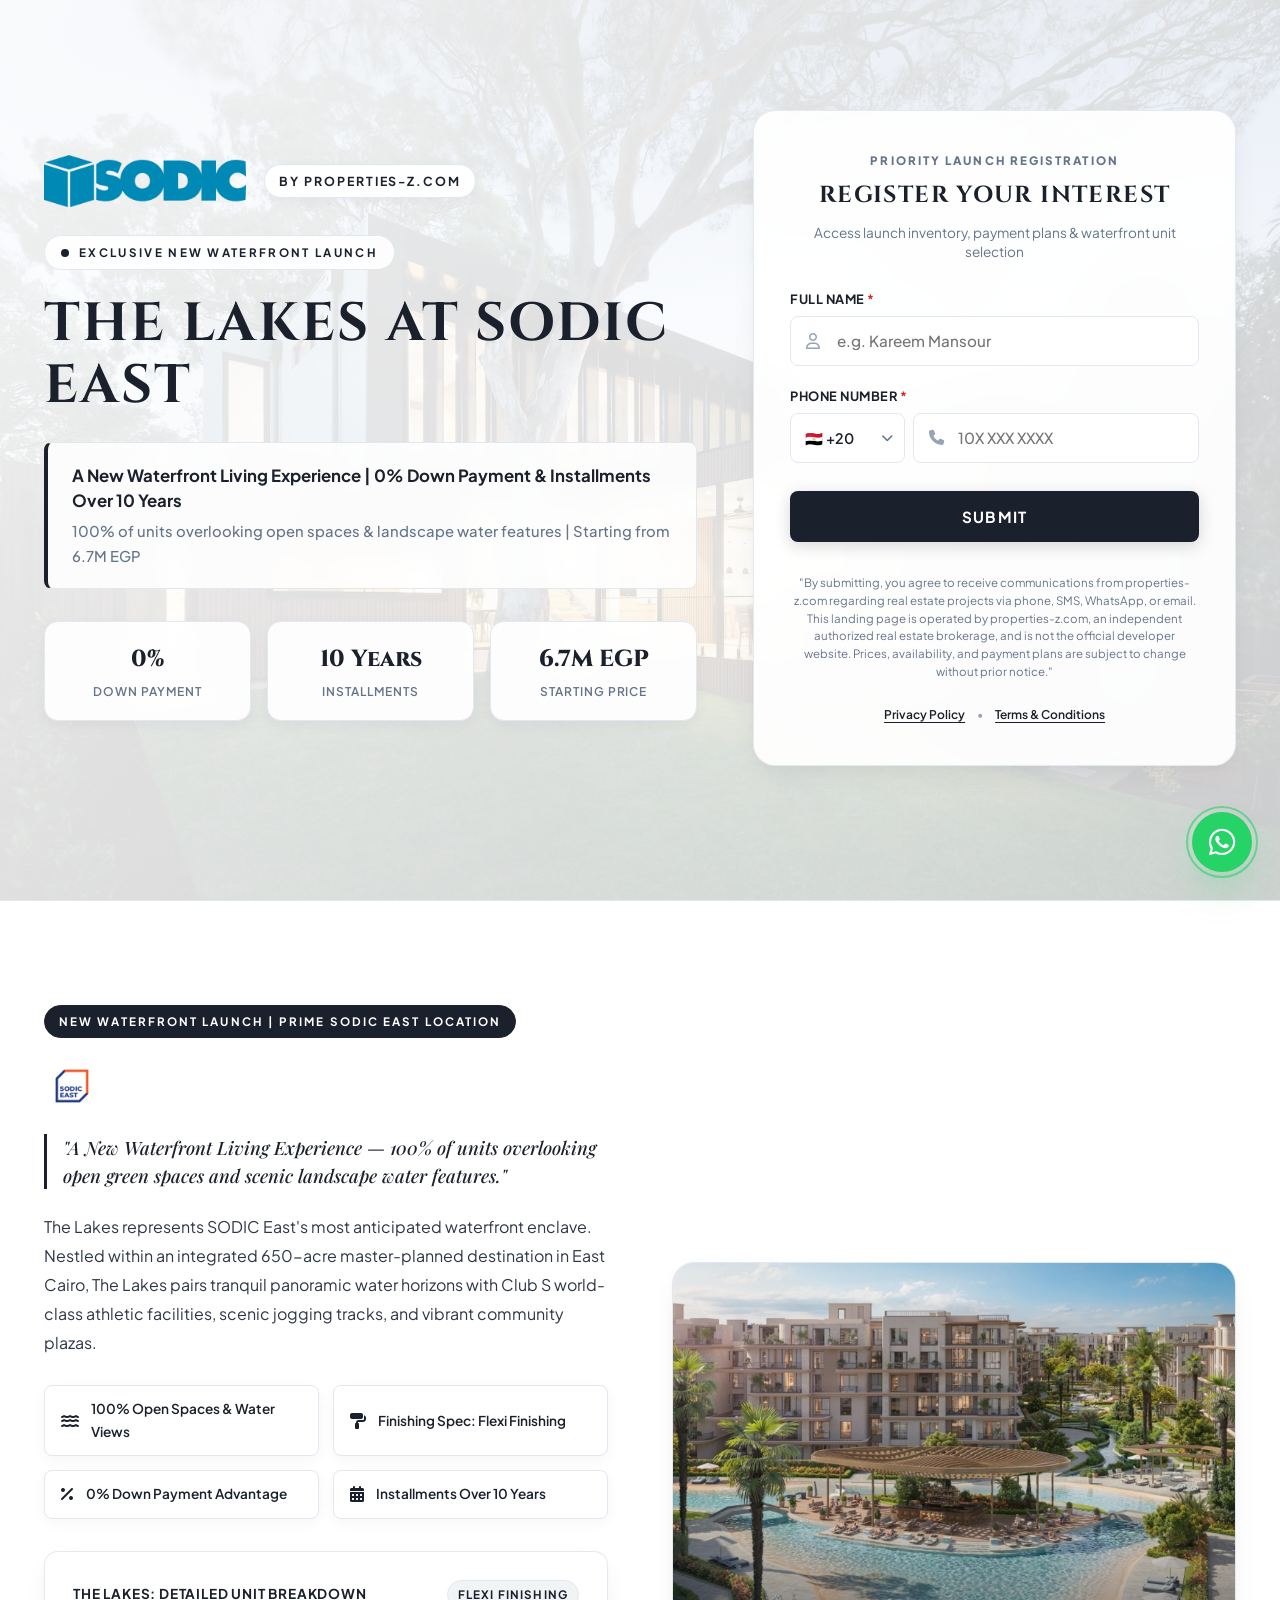
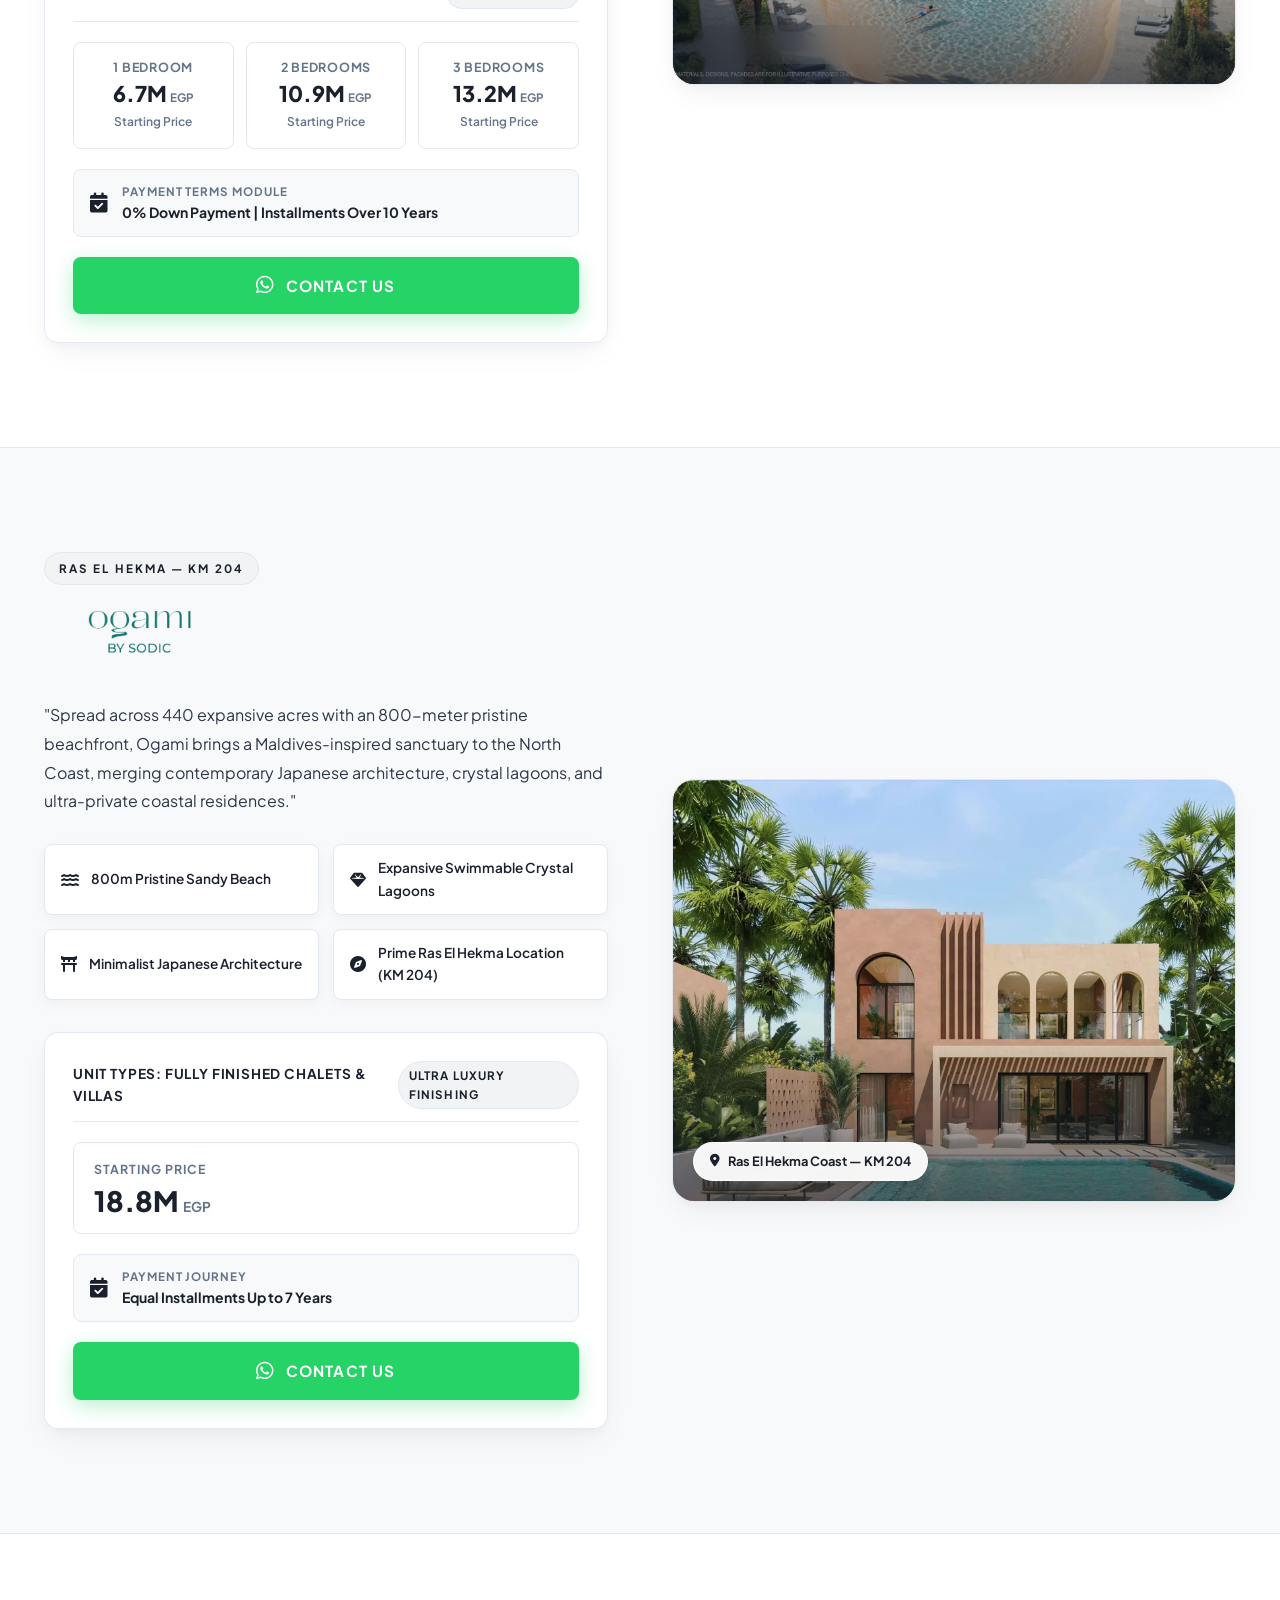
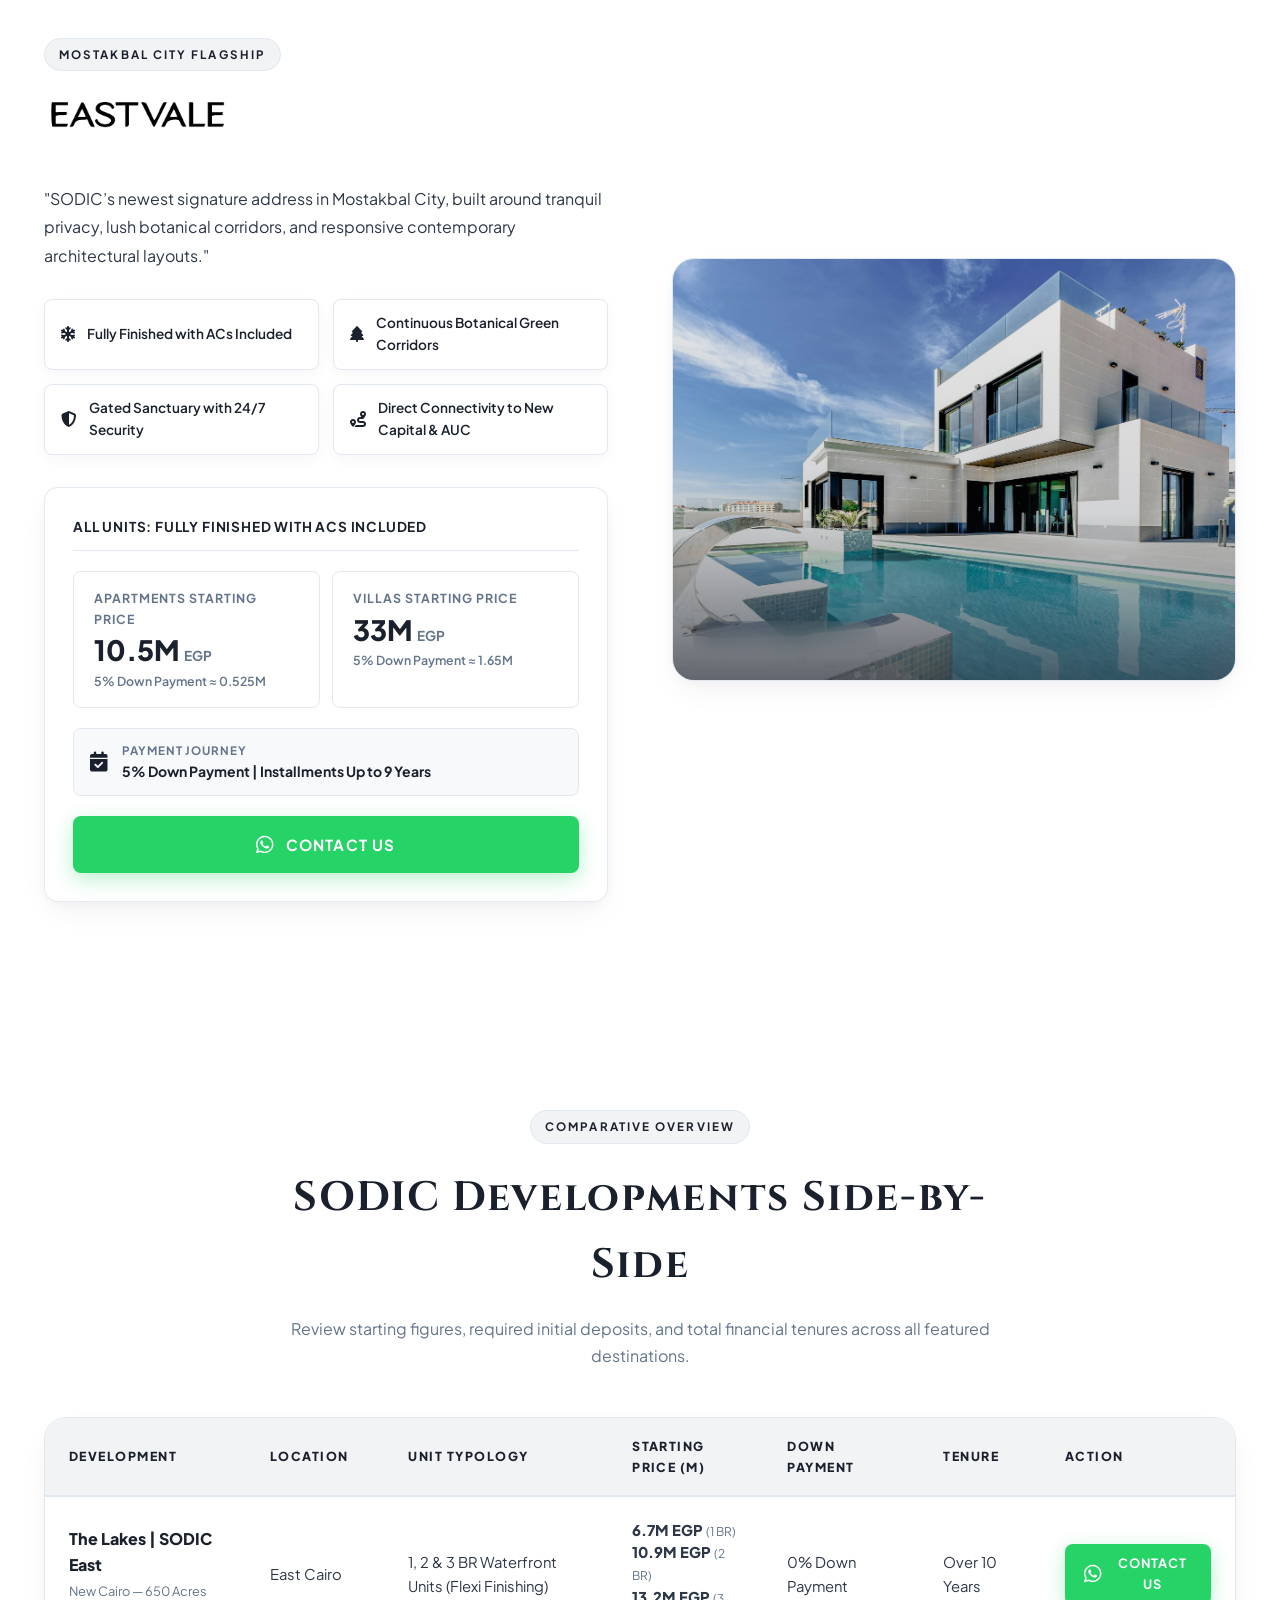
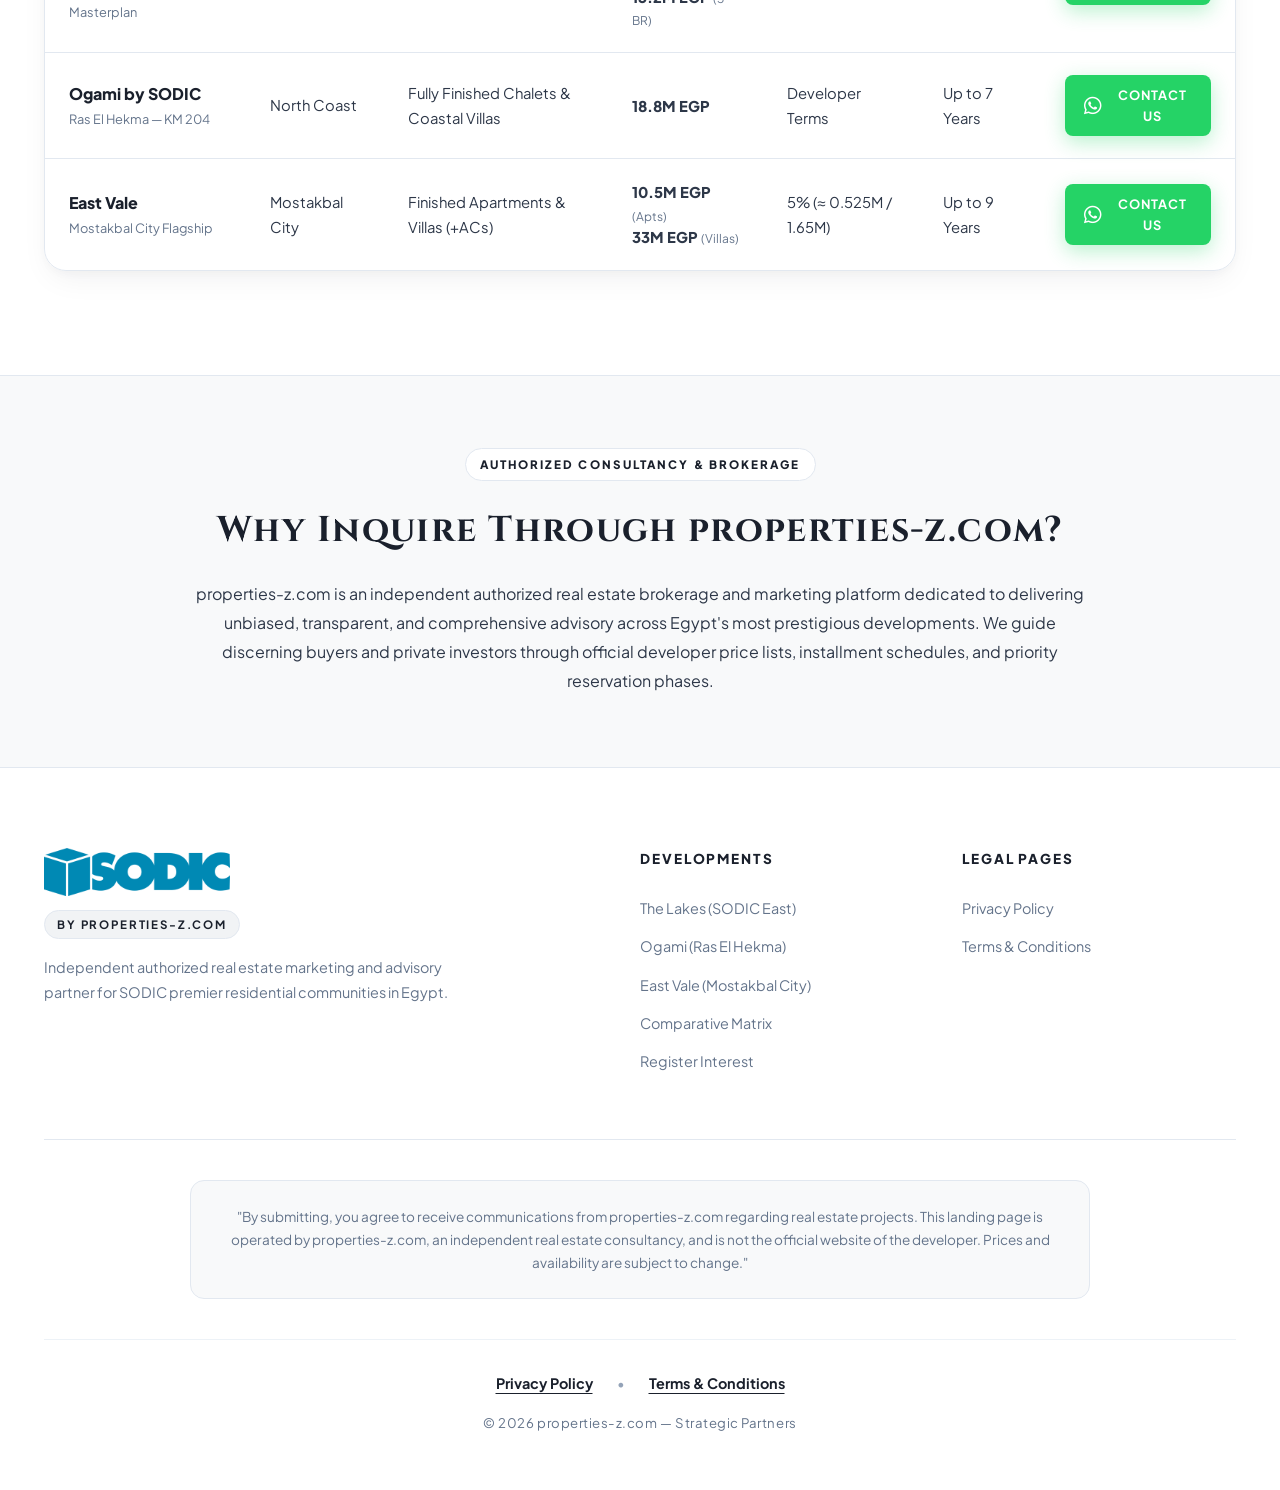
==== commit 00f584ef: "feat: unify conversion tracking with AW-17705943670/x9dFCPPh9bobEPaE7fpB for lead form and WhatsApp " ====
--- a/index.html
+++ b/index.html
@@ -17,25 +17,19 @@
     gtag('config', 'AW-17705943670');
   </script>
 
-  <!-- Event snippet for Submit lead form & WhatsApp conversion page -->
+  <!-- Event snippet for Outbound click WhatsApp conversion page
+  In your html page, add the snippet and call gtag_report_conversion when someone clicks on the chosen link or button. -->
   <script>
   function gtag_report_conversion(url) {
     var callback = function () {
-      if (typeof(url) != 'undefined' && url) {
+      if (typeof(url) != 'undefined') {
         window.location = url;
       }
     };
-    if (typeof gtag === 'function') {
-      gtag('event', 'conversion', {
-          'send_to': 'AW-17705943670',
-          'event_callback': callback
-      });
-      if (typeof(url) != 'undefined' && url) {
-        setTimeout(callback, 500);
-      }
-    } else {
-      callback();
-    }
+    gtag('event', 'conversion', {
+        'send_to': 'AW-17705943670/x9dFCPPh9bobEPaE7fpB',
+        'event_callback': callback
+    });
     return false;
   }
   </script>
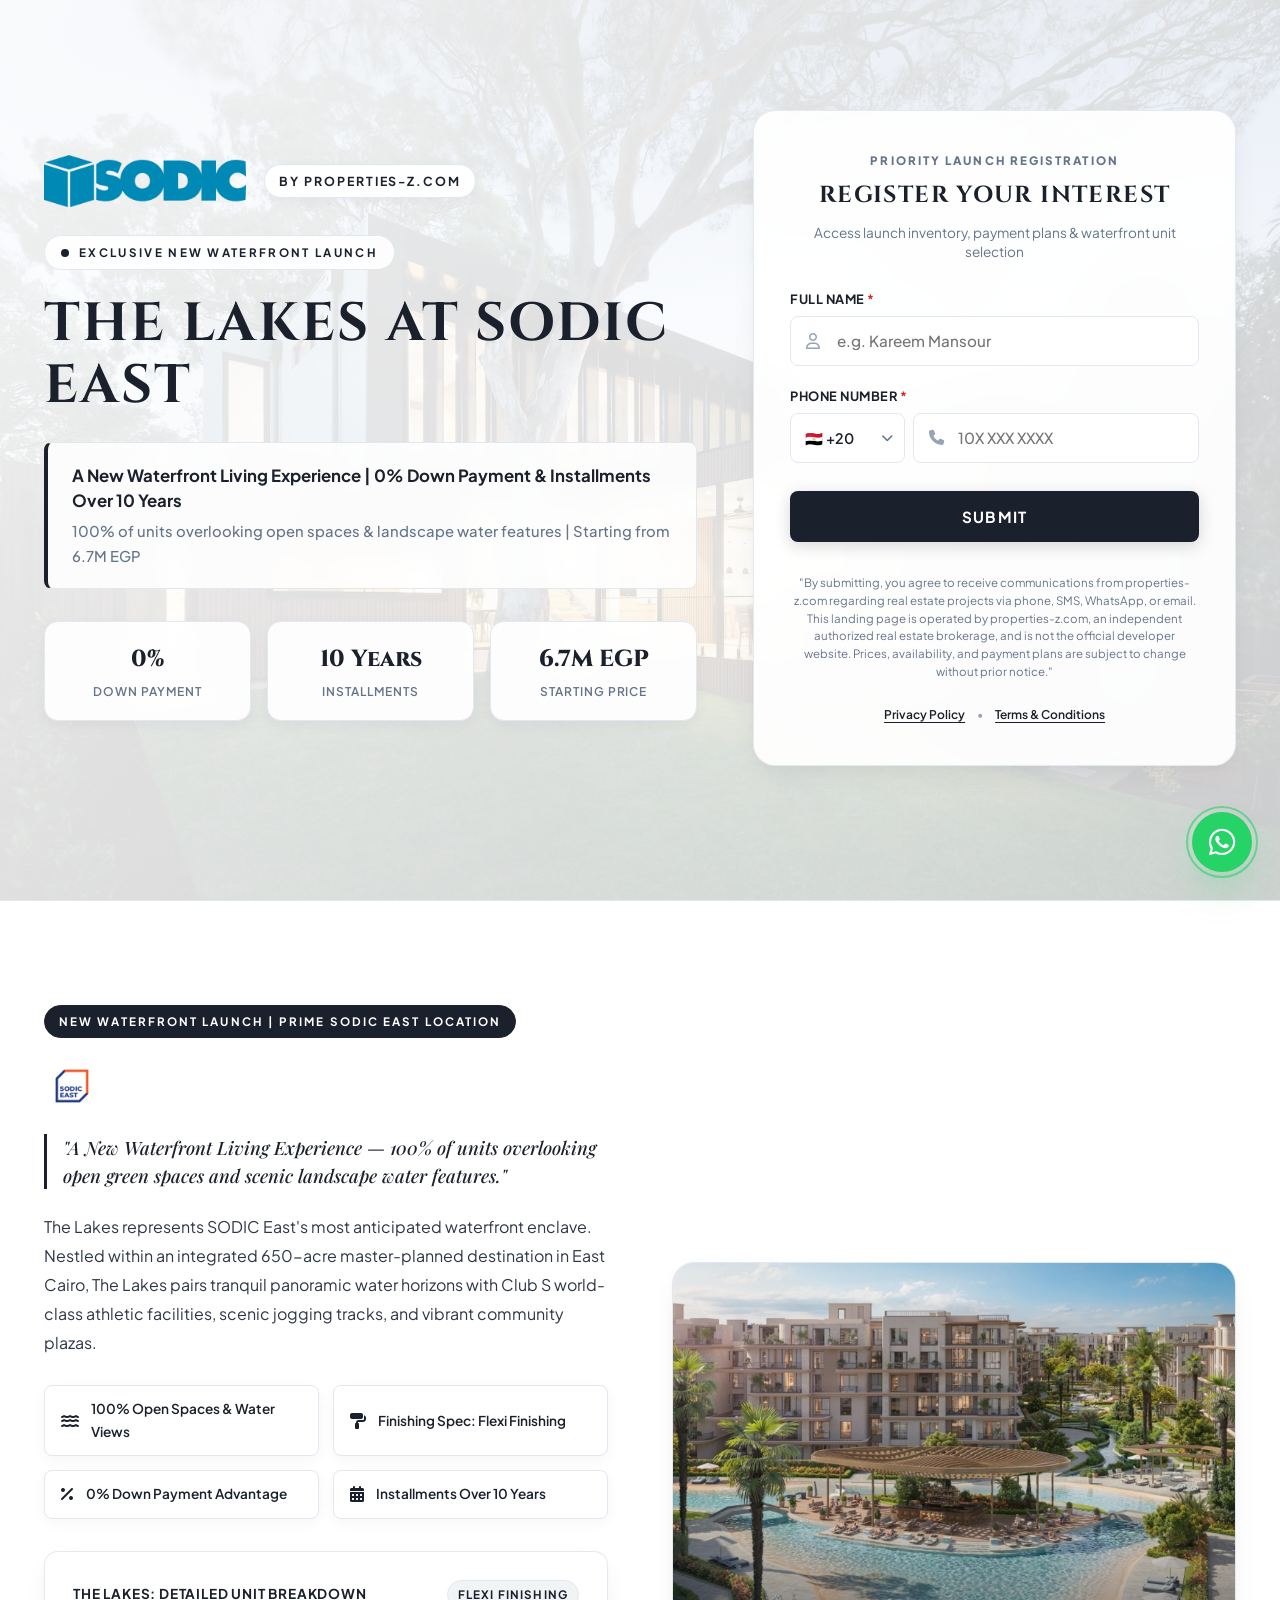
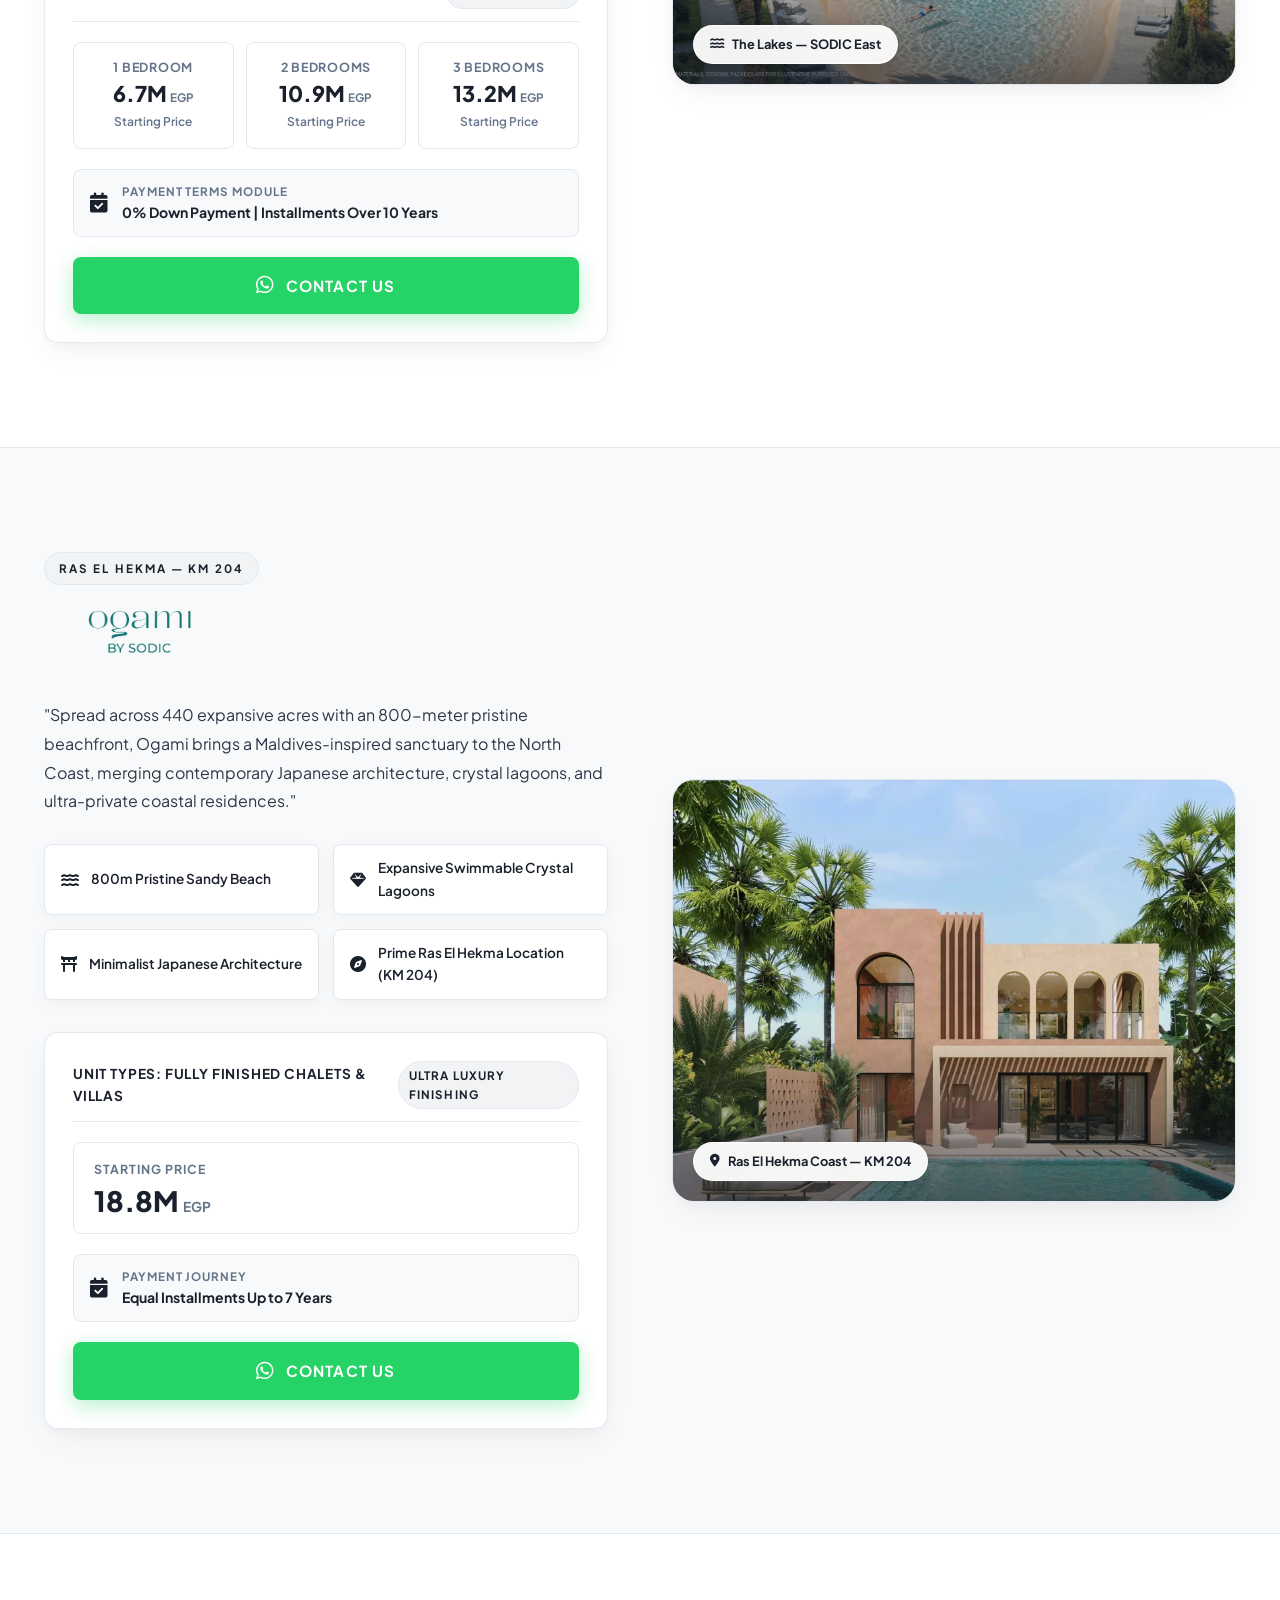
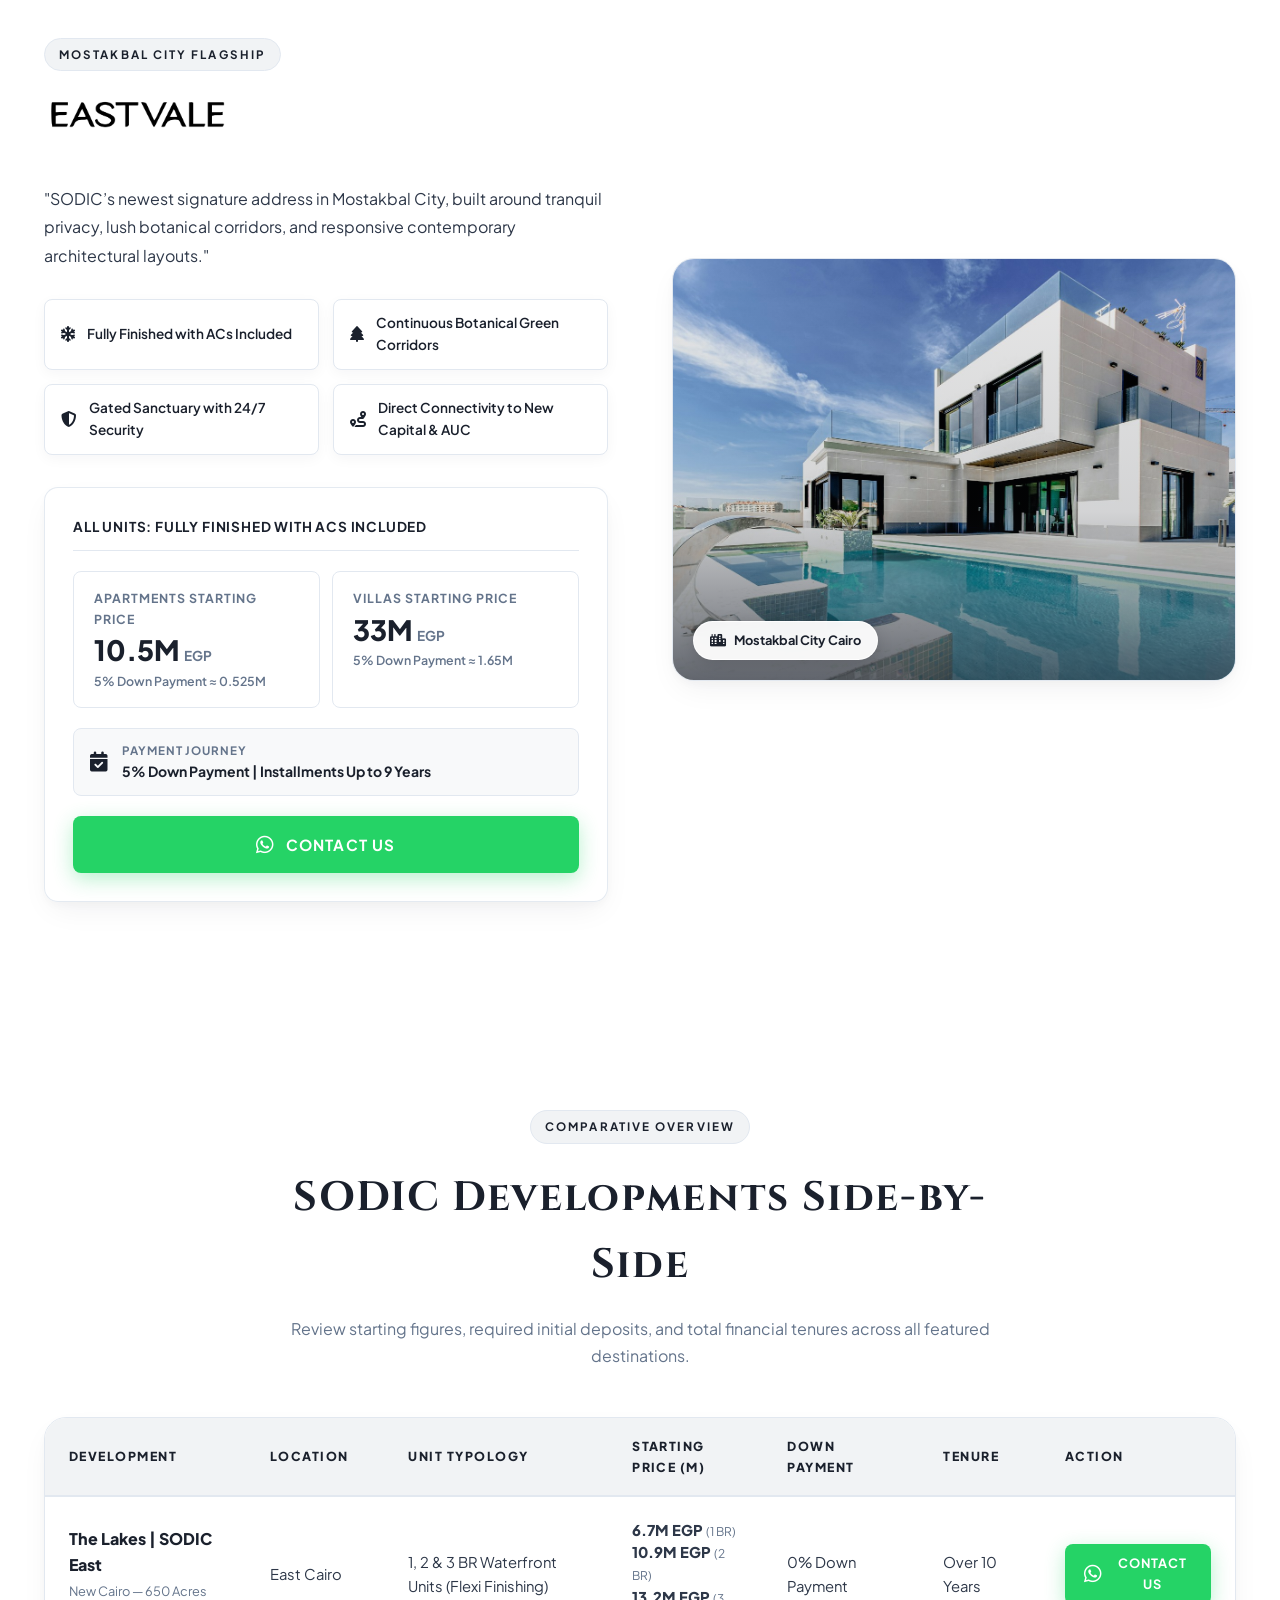
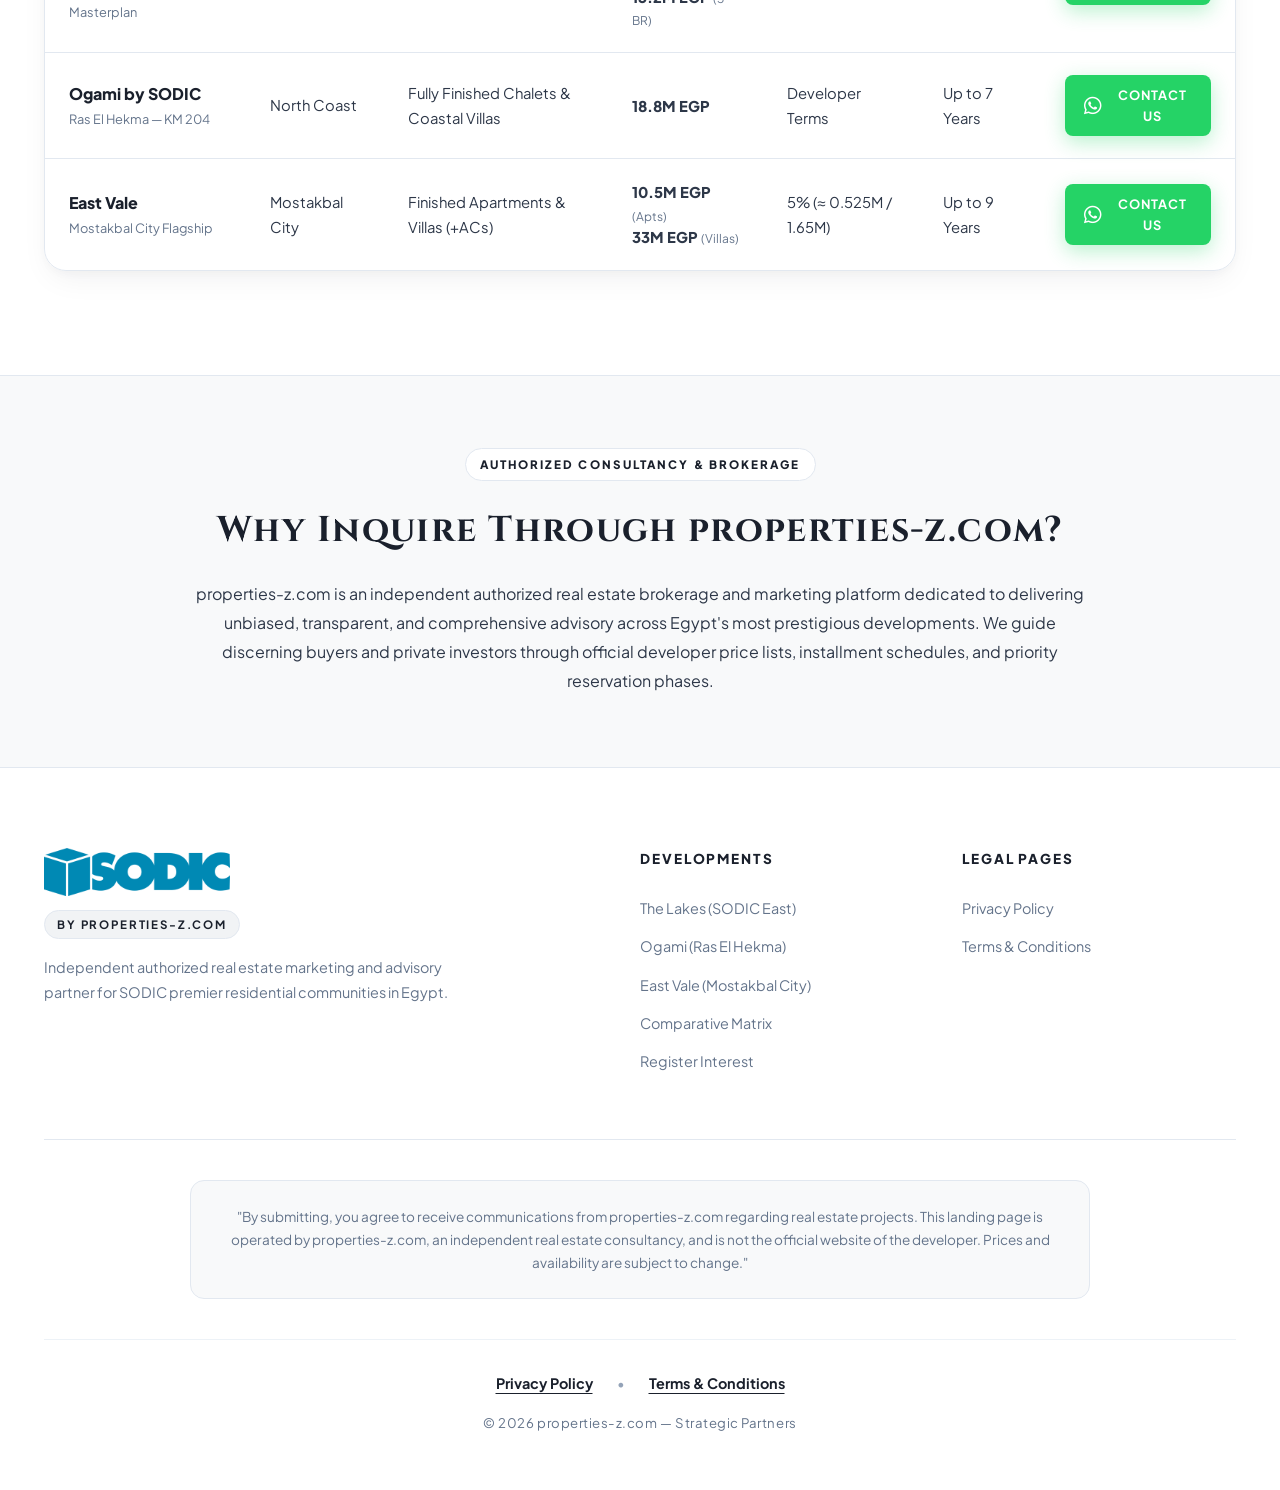
==== commit f78eec35: "chore: remove old Google tags and conversion snippets in preparation for new tag" ====
--- a/index.html
+++ b/index.html
@@ -6,33 +6,7 @@
   <title>The Lakes at SODIC East &amp; Premier Portfolio | By properties-z.com</title>
   <meta name="description" content="Discover The Lakes at SODIC East: A new waterfront living experience with 0% down payment and 10 years installments. Plus Ogami Ras El Hekma and East Vale Mostakbal City. Presented by properties-z.com.">
 
-  <!-- Google tag (gtag.js) -->
-  <script async src="https://www.googletagmanager.com/gtag/js?id=AW-17705943670">
-  </script>
-  <script>
-    window.dataLayer = window.dataLayer || [];
-    function gtag(){dataLayer.push(arguments);}
-    gtag('js', new Date());
-
-    gtag('config', 'AW-17705943670');
-  </script>
-
-  <!-- Event snippet for Outbound click WhatsApp conversion page
-  In your html page, add the snippet and call gtag_report_conversion when someone clicks on the chosen link or button. -->
-  <script>
-  function gtag_report_conversion(url) {
-    var callback = function () {
-      if (typeof(url) != 'undefined') {
-        window.location = url;
-      }
-    };
-    gtag('event', 'conversion', {
-        'send_to': 'AW-17705943670/x9dFCPPh9bobEPaE7fpB',
-        'event_callback': callback
-    });
-    return false;
-  }
-  </script>
+  <!-- Google tag (gtag.js) / Analytics placeholder -->
   
   <!-- Favicon -->
   <link rel="icon" type="image/png" href="/images/sodic-logo.png">
@@ -274,7 +248,7 @@
             </div>
 
             <!-- Solid WhatsApp Green CTA Button -->
-            <a href="https://wa.me/201033373331?text=Hello%2C%20I%20would%20like%20to%20inquire%20about%20The%20Lakes%20at%20SODIC%20East" target="_blank" class="btn btn-whatsapp btn-full" onclick="return gtag_report_conversion(this.href);">
+            <a href="https://wa.me/201033373331?text=Hello%2C%20I%20would%20like%20to%20inquire%20about%20The%20Lakes%20at%20SODIC%20East" target="_blank" class="btn btn-whatsapp btn-full">
               <i class="fa-brands fa-whatsapp"></i> CONTACT US
             </a>
           </div>
@@ -358,7 +332,7 @@
             </div>
 
             <!-- Solid WhatsApp Green CTA Button -->
-            <a href="https://wa.me/201033373331?text=Hello%2C%20I%20would%20like%20to%20inquire%20about%20Ogami%20by%20SODIC" target="_blank" class="btn btn-whatsapp btn-full" onclick="return gtag_report_conversion(this.href);">
+            <a href="https://wa.me/201033373331?text=Hello%2C%20I%20would%20like%20to%20inquire%20about%20Ogami%20by%20SODIC" target="_blank" class="btn btn-whatsapp btn-full">
               <i class="fa-brands fa-whatsapp"></i> CONTACT US
             </a>
           </div>
@@ -455,7 +429,7 @@
             </div>
 
             <!-- Solid WhatsApp Green CTA Button -->
-            <a href="https://wa.me/201033373331?text=Hello%2C%20I%20would%20like%20to%20inquire%20about%20East%20Vale%20Mostakbal%20City%20by%20SODIC" target="_blank" class="btn btn-whatsapp btn-full" onclick="return gtag_report_conversion(this.href);">
+            <a href="https://wa.me/201033373331?text=Hello%2C%20I%20would%20like%20to%20inquire%20about%20East%20Vale%20Mostakbal%20City%20by%20SODIC" target="_blank" class="btn btn-whatsapp btn-full">
               <i class="fa-brands fa-whatsapp"></i> CONTACT US
             </a>
           </div>
@@ -521,7 +495,7 @@
               <td>0% Down Payment</td>
               <td>Over 10 Years</td>
               <td>
-                <a href="https://wa.me/201033373331?text=Hello%2C%20I%20would%20like%20to%20inquire%20about%20The%20Lakes%20at%20SODIC%20East" target="_blank" class="btn btn-whatsapp" style="padding: 0.6rem 1.2rem; font-size: 0.8rem;" onclick="return gtag_report_conversion(this.href);">
+                <a href="https://wa.me/201033373331?text=Hello%2C%20I%20would%20like%20to%20inquire%20about%20The%20Lakes%20at%20SODIC%20East" target="_blank" class="btn btn-whatsapp" style="padding: 0.6rem 1.2rem; font-size: 0.8rem;">
                   <i class="fa-brands fa-whatsapp"></i> CONTACT US
                 </a>
               </td>
@@ -537,7 +511,7 @@
               <td>Developer Terms</td>
               <td>Up to 7 Years</td>
               <td>
-                <a href="https://wa.me/201033373331?text=Hello%2C%20I%20would%20like%20to%20inquire%20about%20Ogami%20by%20SODIC" target="_blank" class="btn btn-whatsapp" style="padding: 0.6rem 1.2rem; font-size: 0.8rem;" onclick="return gtag_report_conversion(this.href);">
+                <a href="https://wa.me/201033373331?text=Hello%2C%20I%20would%20like%20to%20inquire%20about%20Ogami%20by%20SODIC" target="_blank" class="btn btn-whatsapp" style="padding: 0.6rem 1.2rem; font-size: 0.8rem;">
                   <i class="fa-brands fa-whatsapp"></i> CONTACT US
                 </a>
               </td>
@@ -556,7 +530,7 @@
               <td>5% (&asymp; 0.525M / 1.65M)</td>
               <td>Up to 9 Years</td>
               <td>
-                <a href="https://wa.me/201033373331?text=Hello%2C%20I%20would%20like%20to%20inquire%20about%20East%20Vale%20Mostakbal%20City%20by%20SODIC" target="_blank" class="btn btn-whatsapp" style="padding: 0.6rem 1.2rem; font-size: 0.8rem;" onclick="return gtag_report_conversion(this.href);">
+                <a href="https://wa.me/201033373331?text=Hello%2C%20I%20would%20like%20to%20inquire%20about%20East%20Vale%20Mostakbal%20City%20by%20SODIC" target="_blank" class="btn btn-whatsapp" style="padding: 0.6rem 1.2rem; font-size: 0.8rem;">
                   <i class="fa-brands fa-whatsapp"></i> CONTACT US
                 </a>
               </td>
@@ -648,7 +622,7 @@
        9. FLOATING CORNER BUTTON (ROUND ICON-ONLY WHATSAPP TO +201033373331)
        ========================================================================== -->
   <div class="floating-actions-container">
-    <a href="https://wa.me/201033373331?text=Hello%2C%20I%20would%20like%20to%20inquire%20about%20SODIC%20Developments" target="_blank" class="floating-whatsapp-btn" title="Chat on WhatsApp (+201033373331)" aria-label="Chat on WhatsApp (+201033373331)" onclick="return gtag_report_conversion(this.href);">
+    <a href="https://wa.me/201033373331?text=Hello%2C%20I%20would%20like%20to%20inquire%20about%20SODIC%20Developments" target="_blank" class="floating-whatsapp-btn" title="Chat on WhatsApp (+201033373331)" aria-label="Chat on WhatsApp (+201033373331)">
       <i class="fa-brands fa-whatsapp"></i>
     </a>
   </div>
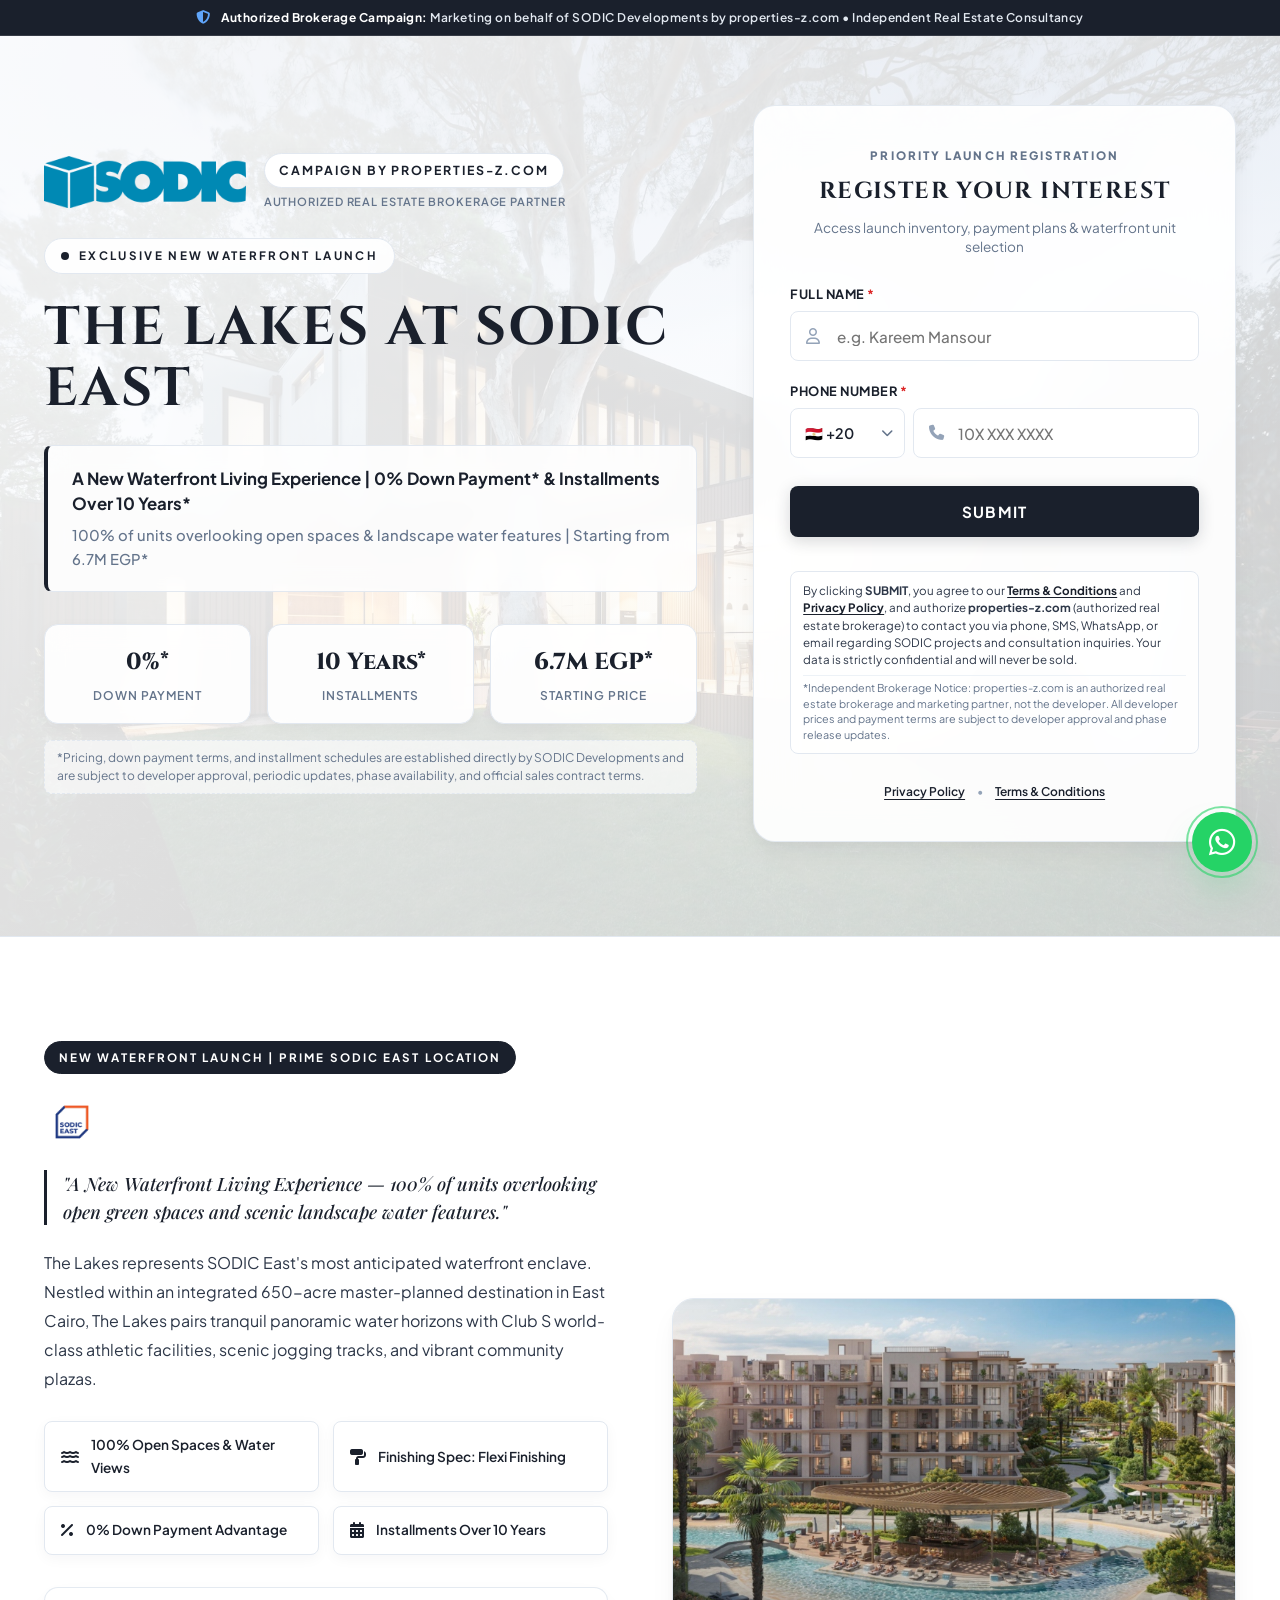
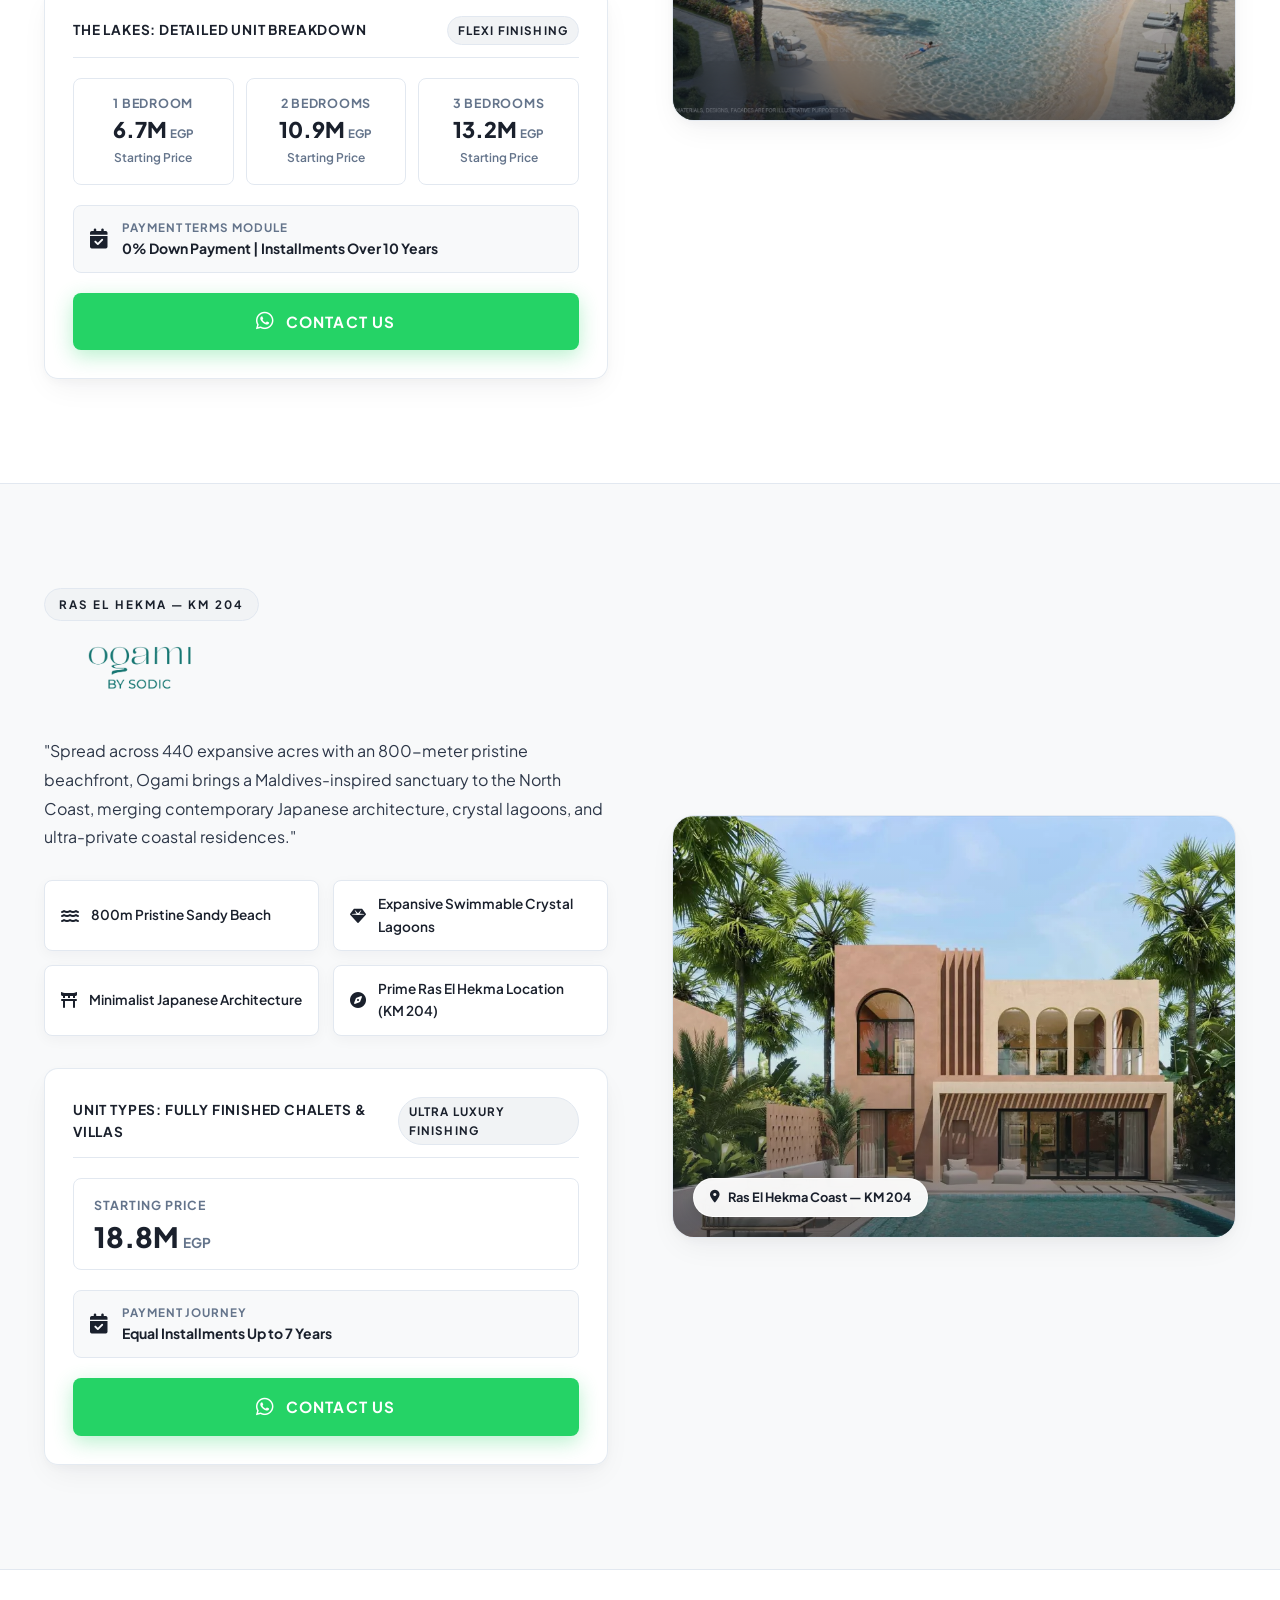
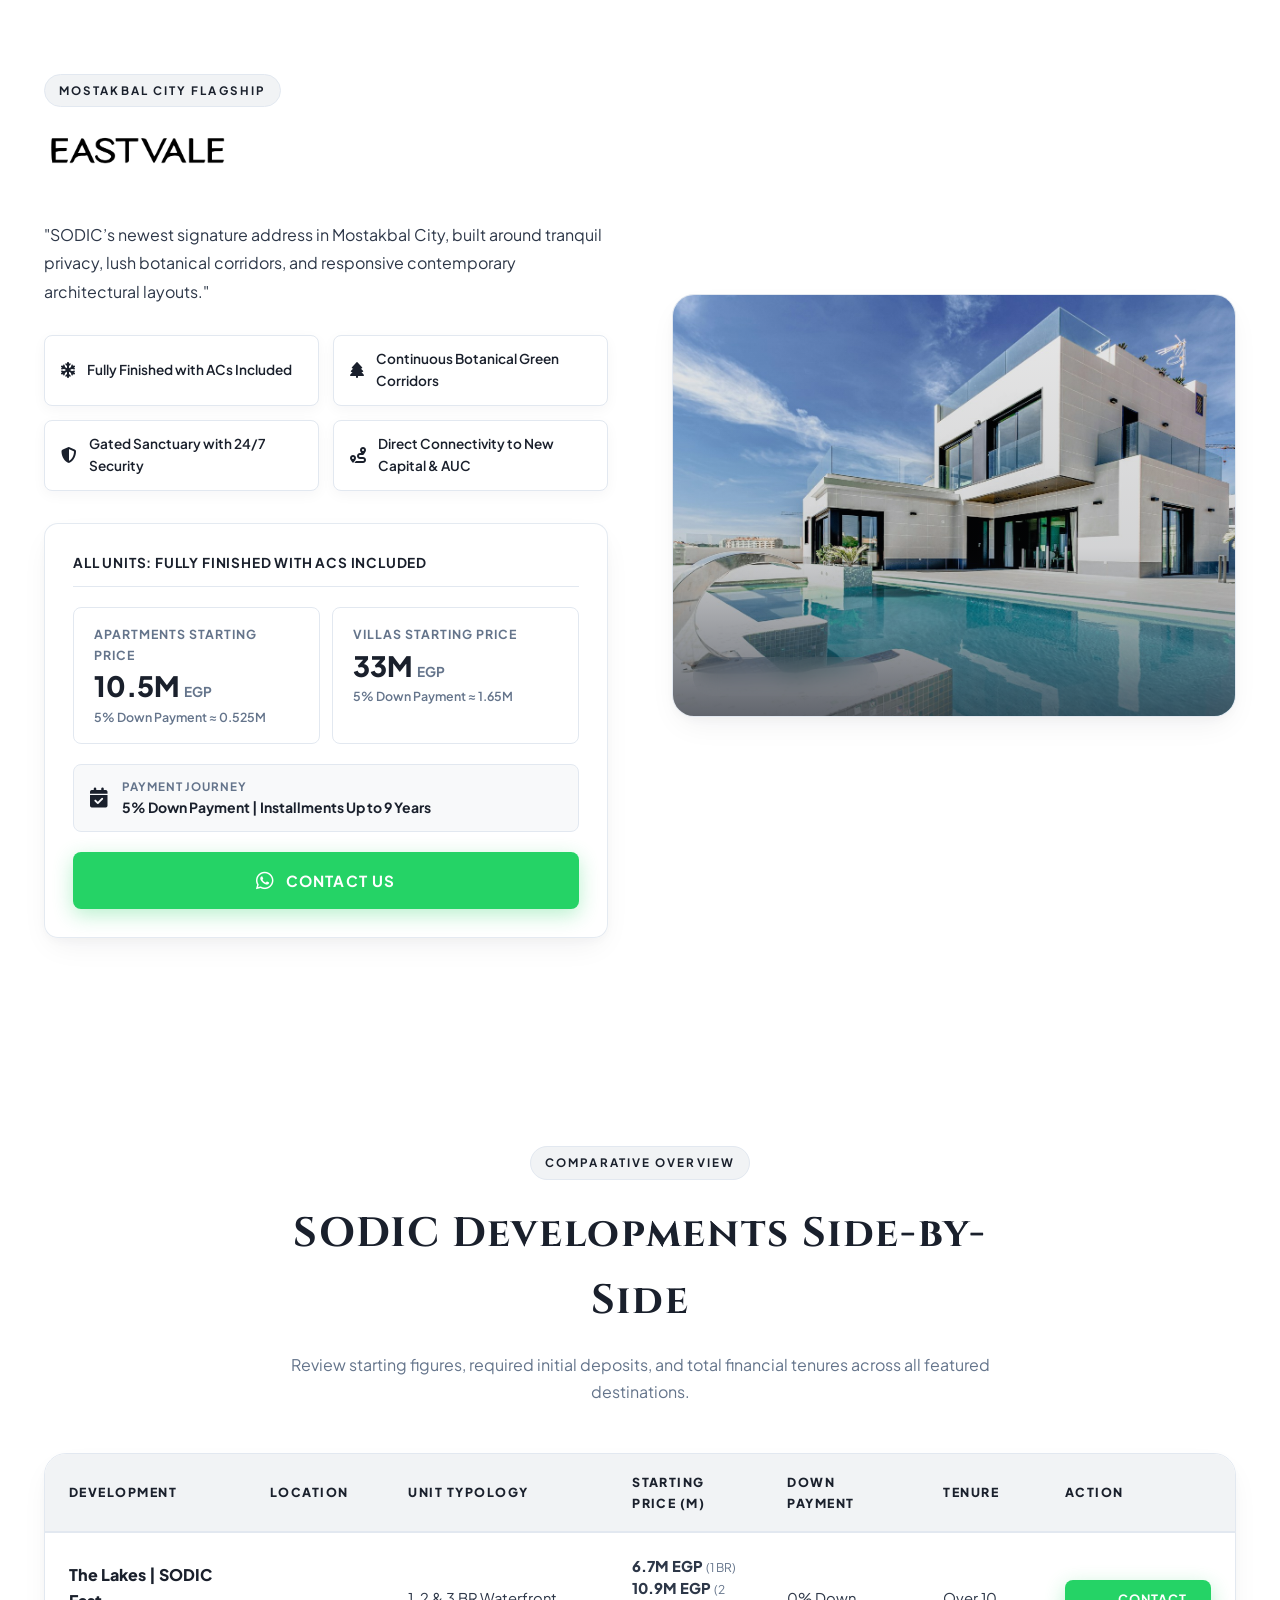
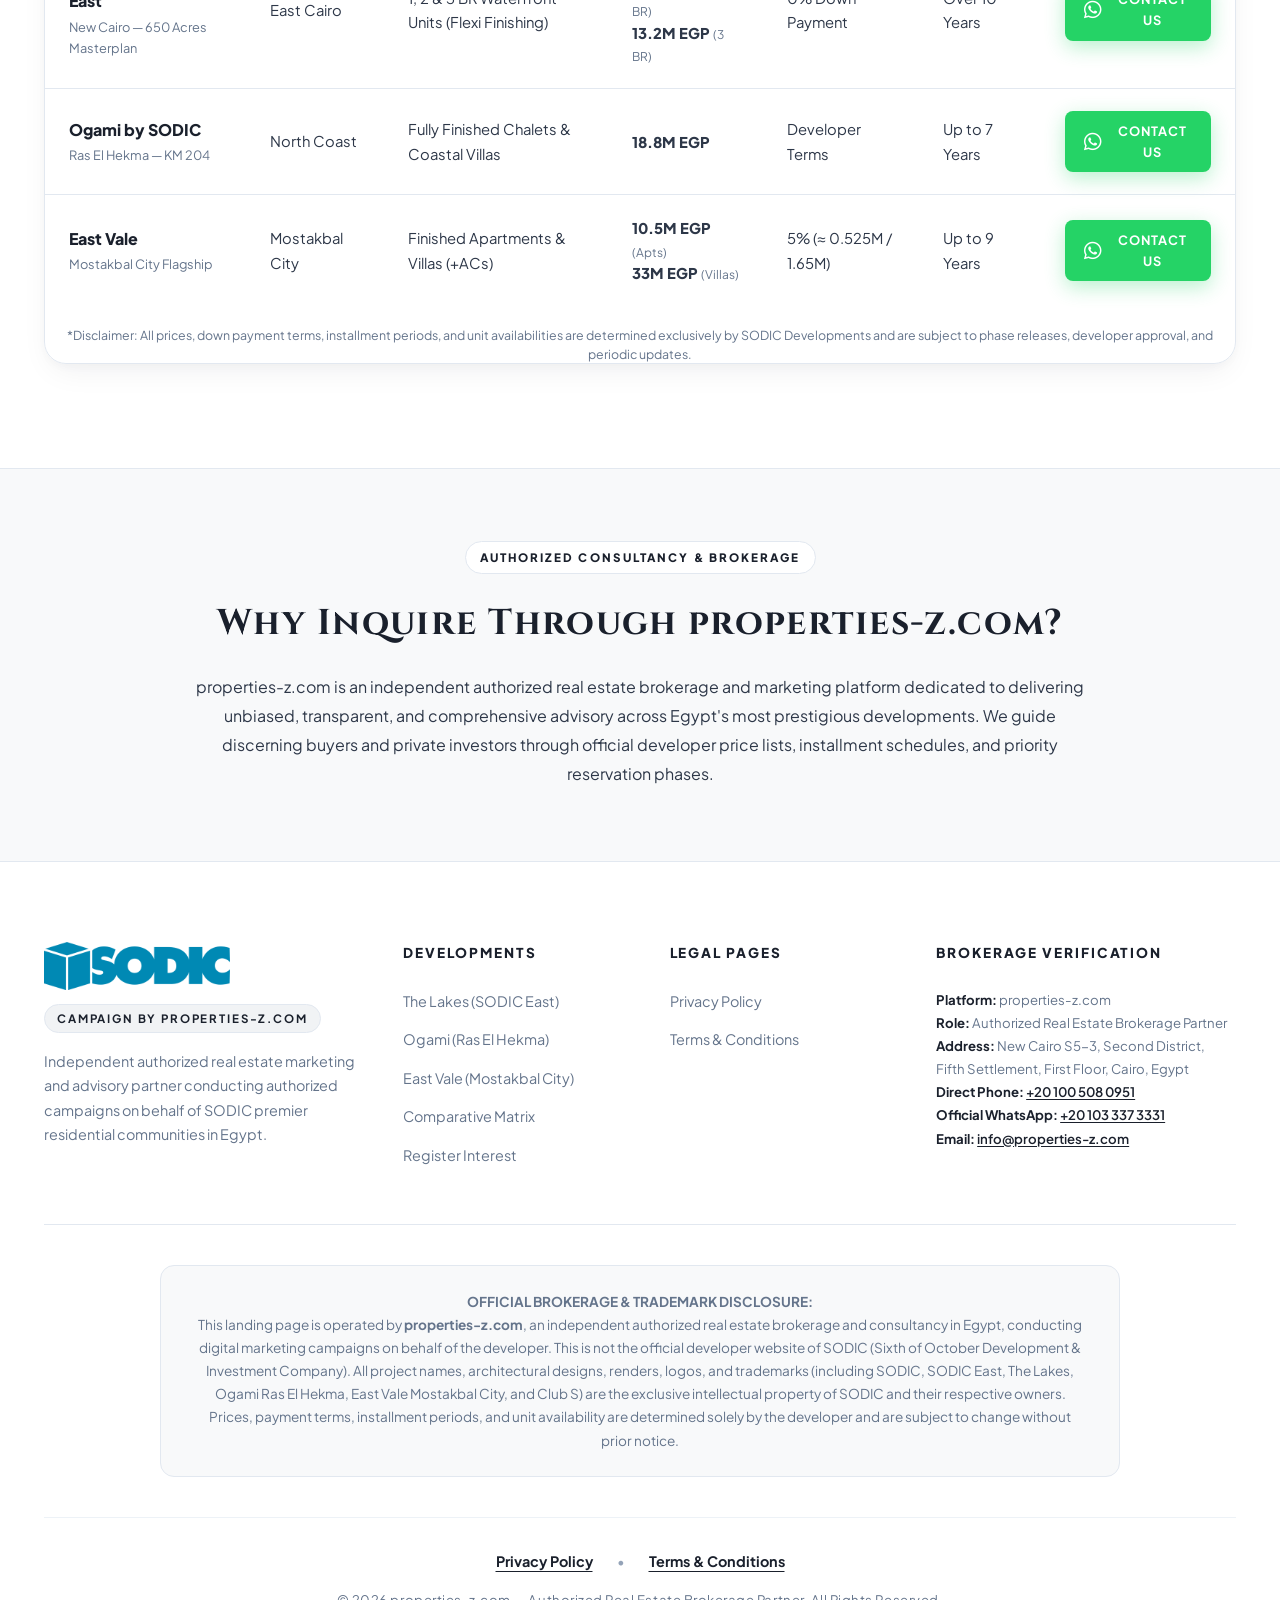
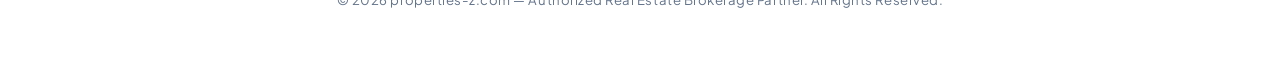
==== commit 393332d7: "feat: align landing page with Google Ads policies for official brokerage campaigns on behalf of deve" ====
--- a/index.html
+++ b/index.html
@@ -25,6 +25,14 @@
 <body>
 
   <!-- ==========================================================================
+       BROKERAGE COMPLIANCE & AUTHORIZATION TOPBAR (GOOGLE ADS POLICY COMPLIANCE)
+       ========================================================================== -->
+  <div class="broker-compliance-topbar">
+    <i class="fa-solid fa-shield-halved"></i>
+    <span><strong>Authorized Brokerage Campaign:</strong> Marketing on behalf of SODIC Developments by properties-z.com &bull; Independent Real Estate Consultancy</span>
+  </div>
+
+  <!-- ==========================================================================
        HERO SECTION & LEAD FORM (NEW LAUNCH FOCUS: THE LAKES AT SODIC EAST)
        ========================================================================== -->
   <section class="hero-section" id="hero">
@@ -37,10 +45,13 @@
     <div class="container hero-grid">
       <!-- Left Column: Branding, Title & Strategic Narrative -->
       <div class="hero-content">
-        <!-- Top Branding: Official SODIC logo (Size XL) with 'By properties-z.com' -->
+        <!-- Top Branding: Official SODIC logo (Size XL) with Authorized Brokerage Partner Badge -->
         <div class="hero-branding">
-          <img src="/images/sodic-logo.png" alt="SODIC Egypt" class="hero-sodic-logo-xl" onerror="this.onerror=null; this.src='https://raw.githubusercontent.com/rahmasameh671-ai/sodic-new-3-10/main/public/images/sodic-logo.png';">
-          <span class="hero-subbadge">By properties-z.com</span>
+          <img src="/images/sodic-logo.png" alt="SODIC Developments" class="hero-sodic-logo-xl" onerror="this.onerror=null; this.src='https://raw.githubusercontent.com/rahmasameh671-ai/sodic-new-3-10/main/public/images/sodic-logo.png';">
+          <div class="hero-branding-meta">
+            <span class="hero-subbadge">Campaign By properties-z.com</span>
+            <span class="hero-partner-role">Authorized Real Estate Brokerage Partner</span>
+          </div>
         </div>
 
         <!-- Pre-title / Launch Badge -->
@@ -55,27 +66,30 @@
         <!-- Subtitle / Offer Highlight (Centered & Prominent) -->
         <div class="hero-subtitle-box">
           <div class="hero-subtitle-highlight">
-            A New Waterfront Living Experience | 0% Down Payment &amp; Installments Over 10 Years
+            A New Waterfront Living Experience | 0% Down Payment* &amp; Installments Over 10 Years*
           </div>
           <div class="hero-key-line">
-            100% of units overlooking open spaces &amp; landscape water features | Starting from 6.7M EGP
+            100% of units overlooking open spaces &amp; landscape water features | Starting from 6.7M EGP*
           </div>
         </div>
 
         <!-- Architectural Value Stats -->
         <div class="hero-stats-row">
           <div class="hero-stat-card">
-            <span class="hero-stat-number">0%</span>
+            <span class="hero-stat-number">0%*</span>
             <span class="hero-stat-label">Down Payment</span>
           </div>
           <div class="hero-stat-card">
-            <span class="hero-stat-number">10 Years</span>
+            <span class="hero-stat-number">10 Years*</span>
             <span class="hero-stat-label">Installments</span>
           </div>
           <div class="hero-stat-card">
-            <span class="hero-stat-number">6.7M EGP</span>
+            <span class="hero-stat-number">6.7M EGP*</span>
             <span class="hero-stat-label">Starting Price</span>
           </div>
+        </div>
+        <div class="hero-disclaimer-note">
+          *Pricing, down payment terms, and installment schedules are established directly by SODIC Developments and are subject to developer approval, periodic updates, phase availability, and official sales contract terms.
         </div>
       </div>
 
@@ -146,16 +160,19 @@
               SUBMIT
             </button>
 
-            <!-- Location A: Mandatory Brokerage Disclaimer -->
-            <p class="form-disclaimer">
-              "By submitting, you agree to receive communications from properties-z.com regarding real estate projects via phone, SMS, WhatsApp, or email. This landing page is operated by properties-z.com, an independent authorized real estate brokerage, and is not the official developer website. Prices, availability, and payment plans are subject to change without prior notice."
-            </p>
-
-            <!-- Location A: Legal Links to Standalone Clickable Pages -->
+            <!-- Location A: Mandatory Brokerage & Consent Disclaimer -->
+            <div class="form-consent-box">
+              <p class="form-disclaimer">
+                By clicking <strong>SUBMIT</strong>, you agree to our <a href="terms.html" target="_blank" class="form-legal-inline">Terms &amp; Conditions</a> and <a href="privacy.html" target="_blank" class="form-legal-inline">Privacy Policy</a>, and authorize <strong>properties-z.com</strong> (authorized real estate brokerage) to contact you via phone, SMS, WhatsApp, or email regarding SODIC projects and consultation inquiries. Your data is strictly confidential and will never be sold.
+              </p>
+              <p class="form-disclaimer-sub">
+                *Independent Brokerage Notice: properties-z.com is an authorized real estate brokerage and marketing partner, not the developer. All developer prices and payment terms are subject to developer approval and phase release updates.
+              </p>
+            </div>
             <div class="form-legal-links">
-              <a href="privacy.html" class="form-legal-link">Privacy Policy</a>
+              <a href="privacy.html" target="_blank" class="form-legal-link">Privacy Policy</a>
               <span style="color: var(--text-subtle);">&bull;</span>
-              <a href="terms.html" class="form-legal-link">Terms &amp; Conditions</a>
+              <a href="terms.html" target="_blank" class="form-legal-link">Terms &amp; Conditions</a>
             </div>
           </form>
         </div>
@@ -537,6 +554,9 @@
             </tr>
           </tbody>
         </table>
+        <p style="font-size: 0.775rem; color: var(--text-muted); text-align: center; margin-top: 1.25rem; line-height: 1.5;">
+          *Disclaimer: All prices, down payment terms, installment periods, and unit availabilities are determined exclusively by SODIC Developments and are subject to phase releases, developer approval, and periodic updates.
+        </p>
       </div>
     </div>
   </section>
@@ -565,11 +585,11 @@
         <!-- Brand Column -->
         <div class="footer-brand-col">
           <div>
-            <img src="/images/sodic-logo.png" alt="SODIC" class="footer-sodic-logo" onerror="this.onerror=null; this.src='https://raw.githubusercontent.com/rahmasameh671-ai/sodic-new-3-10/main/public/images/sodic-logo.png';">
-            <span class="footer-subbadge">By properties-z.com</span>
+            <img src="/images/sodic-logo.png" alt="SODIC Developments" class="footer-sodic-logo" onerror="this.onerror=null; this.src='https://raw.githubusercontent.com/rahmasameh671-ai/sodic-new-3-10/main/public/images/sodic-logo.png';">
+            <span class="footer-subbadge">Campaign By properties-z.com</span>
           </div>
           <p class="footer-desc">
-            Independent authorized real estate marketing and advisory partner for SODIC premier residential communities in Egypt.
+            Independent authorized real estate marketing and advisory partner conducting authorized campaigns on behalf of SODIC premier residential communities in Egypt.
           </p>
         </div>
 
@@ -589,17 +609,31 @@
         <div>
           <h4 class="footer-col-title">Legal Pages</h4>
           <ul class="footer-links-list">
-            <li><a href="privacy.html" class="footer-link">Privacy Policy</a></li>
-            <li><a href="terms.html" class="footer-link">Terms &amp; Conditions</a></li>
+            <li><a href="privacy.html" target="_blank" class="footer-link">Privacy Policy</a></li>
+            <li><a href="terms.html" target="_blank" class="footer-link">Terms &amp; Conditions</a></li>
           </ul>
         </div>
-      </div>
-
-      <!-- Mandatory Disclaimer (Location B) as specified by USER -->
+
+        <!-- Corporate Brokerage & Contact Verification (Google Ads Policy Compliance) -->
+        <div class="footer-contact-col">
+          <h4 class="footer-col-title">Brokerage Verification</h4>
+          <p class="footer-compliance-text">
+            <strong>Platform:</strong> properties-z.com<br>
+            <strong>Role:</strong> Authorized Real Estate Brokerage Partner<br>
+            <strong>Address:</strong> New Cairo S5-3, Second District, Fifth Settlement, First Floor, Cairo, Egypt<br>
+            <strong>Direct Phone:</strong> <a href="tel:+201005080951" class="footer-contact-link">+20 100 508 0951</a><br>
+            <strong>Official WhatsApp:</strong> <a href="https://wa.me/201033373331" target="_blank" rel="noopener" class="footer-contact-link">+20 103 337 3331</a><br>
+            <strong>Email:</strong> <a href="mailto:info@properties-z.com" class="footer-contact-link">info@properties-z.com</a>
+          </p>
+        </div>
+      </div>
+
+      <!-- Mandatory Google Ads Compliance & Trademark Disclaimer -->
       <div class="footer-disclosures-block">
-        <div class="disclosure-notice-box" style="text-align: center; max-width: 900px; margin: 0 auto;">
+        <div class="disclosure-notice-box" style="text-align: center; max-width: 960px; margin: 0 auto;">
           <p class="disclosure-text">
-            "By submitting, you agree to receive communications from properties-z.com regarding real estate projects. This landing page is operated by properties-z.com, an independent real estate consultancy, and is not the official website of the developer. Prices and availability are subject to change."
+            <strong>OFFICIAL BROKERAGE &amp; TRADEMARK DISCLOSURE:</strong><br>
+            This landing page is operated by <strong>properties-z.com</strong>, an independent authorized real estate brokerage and consultancy in Egypt, conducting digital marketing campaigns on behalf of the developer. This is not the official developer website of SODIC (Sixth of October Development &amp; Investment Company). All project names, architectural designs, renders, logos, and trademarks (including SODIC, SODIC East, The Lakes, Ogami Ras El Hekma, East Vale Mostakbal City, and Club S) are the exclusive intellectual property of SODIC and their respective owners. Prices, payment terms, installment periods, and unit availability are determined solely by the developer and are subject to change without prior notice.
           </p>
         </div>
       </div>
@@ -607,12 +641,12 @@
       <!-- Legal Links & Signature (Location B) - Centered at Absolute Bottom -->
       <div class="footer-bottom-bar">
         <div class="footer-legal-centered">
-          <a href="privacy.html">Privacy Policy</a>
+          <a href="privacy.html" target="_blank">Privacy Policy</a>
           <span style="color: var(--text-subtle);">&bull;</span>
-          <a href="terms.html">Terms &amp; Conditions</a>
+          <a href="terms.html" target="_blank">Terms &amp; Conditions</a>
         </div>
         <div class="footer-copyright">
-          &copy; 2026 properties-z.com &mdash; Strategic Partners
+          &copy; 2026 properties-z.com &mdash; Authorized Real Estate Brokerage Partner. All Rights Reserved.
         </div>
       </div>
     </div>
--- a/css/styles.css
+++ b/css/styles.css
@@ -235,6 +235,43 @@
 
 .btn-whatsapp i {
   font-size: 1.25rem;
+}
+
+/* ==========================================================================
+   0. BROKERAGE COMPLIANCE TOPBAR (GOOGLE ADS POLICY COMPLIANCE)
+   ========================================================================== */
+.broker-compliance-topbar {
+  background-color: var(--text-charcoal-primary);
+  color: #E2E8F0;
+  font-size: 0.75rem;
+  font-weight: 600;
+  letter-spacing: 0.04em;
+  padding: 0.55rem 1.25rem;
+  text-align: center;
+  position: relative;
+  z-index: 100;
+  border-bottom: 1px solid rgba(255, 255, 255, 0.12);
+  display: flex;
+  align-items: center;
+  justify-content: center;
+  gap: 10px;
+  line-height: 1.45;
+}
+
+.broker-compliance-topbar i {
+  color: #60A5FA;
+  font-size: 0.85rem;
+}
+
+.broker-compliance-topbar strong {
+  color: #FFFFFF;
+}
+
+.broker-compliance-topbar a {
+  color: #93C5FD;
+  text-decoration: underline;
+  text-underline-offset: 3px;
+  margin-left: 6px;
 }
 
 /* ==========================================================================
@@ -416,6 +453,12 @@
   object-fit: contain;
 }
 
+.hero-branding-meta {
+  display: flex;
+  flex-direction: column;
+  gap: 4px;
+}
+
 .hero-subbadge {
   font-size: 0.775rem;
   font-weight: 700;
@@ -427,6 +470,16 @@
   padding: 6px 14px;
   border-radius: var(--radius-full);
   box-shadow: var(--shadow-subtle);
+  display: inline-block;
+  width: fit-content;
+}
+
+.hero-partner-role {
+  font-size: 0.7rem;
+  font-weight: 600;
+  letter-spacing: 0.08em;
+  text-transform: uppercase;
+  color: var(--text-muted);
 }
 
 .hero-launch-badge {
@@ -537,6 +590,17 @@
   text-transform: uppercase;
   letter-spacing: 0.08em;
   color: var(--text-muted);
+}
+
+.hero-disclaimer-note {
+  font-size: 0.75rem;
+  color: var(--text-muted);
+  line-height: 1.5;
+  margin-top: 1rem;
+  padding: 8px 12px;
+  background-color: rgba(255, 255, 255, 0.6);
+  border-radius: var(--radius-sm);
+  border: 1px dashed var(--border-cool);
 }
 
 /* Right Column: Frosted Glass Lead Capture Form */
@@ -704,13 +768,41 @@
   padding-left: 44px;
 }
 
-/* Mandatory Location A Brokerage Disclaimer */
+/* Mandatory Location A Brokerage & Consent Disclaimer */
+.form-consent-box {
+  margin-top: 0.85rem;
+  text-align: left;
+  background-color: rgba(255, 255, 255, 0.7);
+  padding: 10px 12px;
+  border-radius: var(--radius-sm);
+  border: 1px solid var(--border-cool);
+}
+
 .form-disclaimer {
-  font-size: 0.72rem;
-  line-height: 1.55;
-  color: var(--text-muted);
-  text-align: center;
-  margin-top: 0.75rem;
+  font-size: 0.725rem;
+  line-height: 1.5;
+  color: var(--text-charcoal-secondary);
+  margin-bottom: 0.4rem;
+}
+
+.form-legal-inline {
+  color: var(--text-charcoal-primary);
+  font-weight: 700;
+  text-decoration: underline;
+  text-underline-offset: 2px;
+}
+
+.form-legal-inline:hover {
+  color: #000000;
+}
+
+.form-disclaimer-sub {
+  font-size: 0.675rem;
+  line-height: 1.45;
+  color: var(--text-muted);
+  border-top: 1px solid var(--border-cool-subtle);
+  padding-top: 4px;
+  margin-top: 4px;
 }
 
 /* Location A Standalone Clickable Legal Links */
@@ -719,7 +811,7 @@
   align-items: center;
   justify-content: center;
   gap: 12px;
-  margin-top: 0.25rem;
+  margin-top: 0.5rem;
   font-size: 0.75rem;
 }
 
@@ -1279,9 +1371,31 @@
 
 .footer-top-grid {
   display: grid;
-  grid-template-columns: 2fr 1fr 1fr;
-  gap: 48px;
-  margin-bottom: 4rem;
+  grid-template-columns: 1.4fr 1fr 1fr 1.3fr;
+  gap: 36px;
+  margin-bottom: 3.5rem;
+}
+
+.footer-compliance-text {
+  font-size: 0.825rem;
+  color: var(--text-muted);
+  line-height: 1.75;
+}
+
+.footer-compliance-text strong {
+  color: var(--text-charcoal-primary);
+}
+
+.footer-contact-link {
+  color: var(--text-charcoal-primary);
+  text-decoration: underline;
+  text-underline-offset: 2px;
+  font-weight: 600;
+  transition: var(--transition-fast);
+}
+
+.footer-contact-link:hover {
+  color: #000000;
 }
 
 .footer-brand-col {
@@ -1662,3 +1776,16 @@
     max-width: none;
   }
 }
+
+@media (max-width: 600px) {
+  .footer-top-grid {
+    grid-template-columns: 1fr;
+    gap: 28px;
+  }
+  .broker-compliance-topbar {
+    font-size: 0.68rem;
+    padding: 0.5rem 0.75rem;
+    flex-wrap: wrap;
+    line-height: 1.4;
+  }
+}
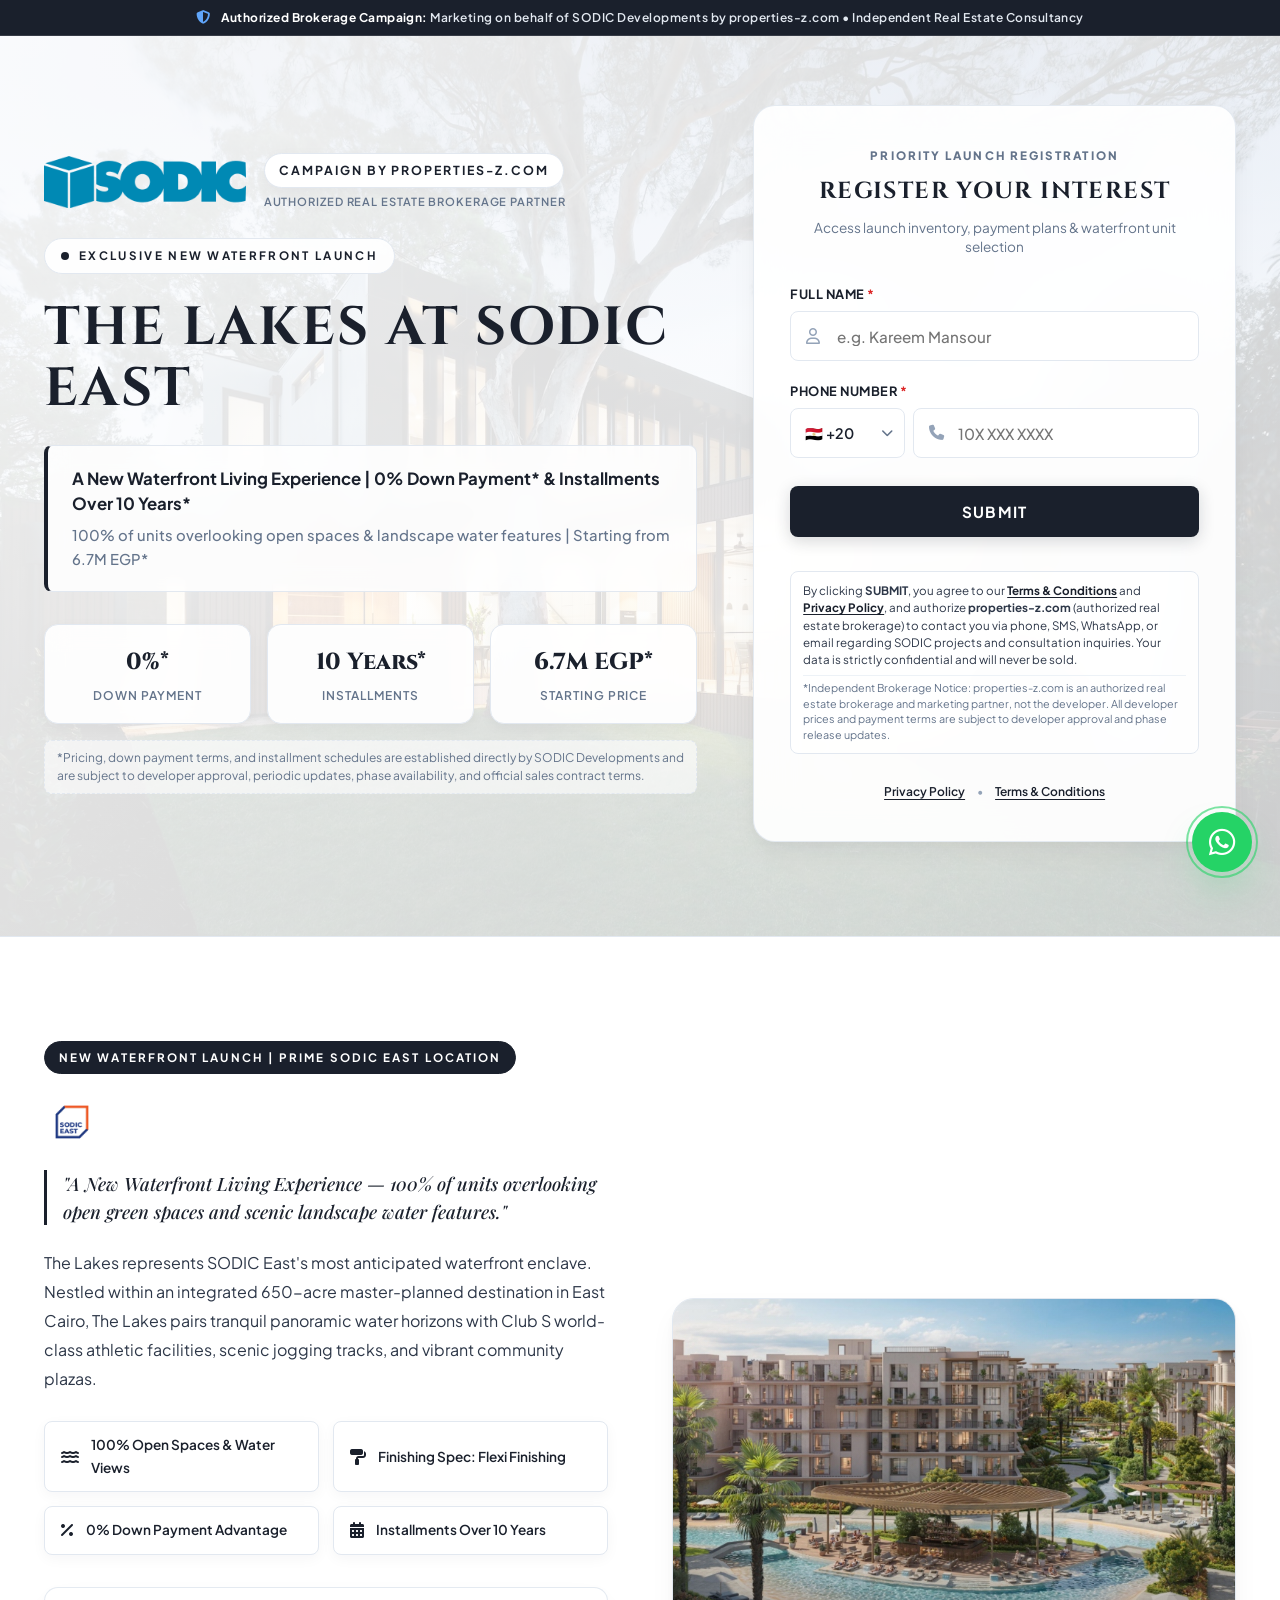
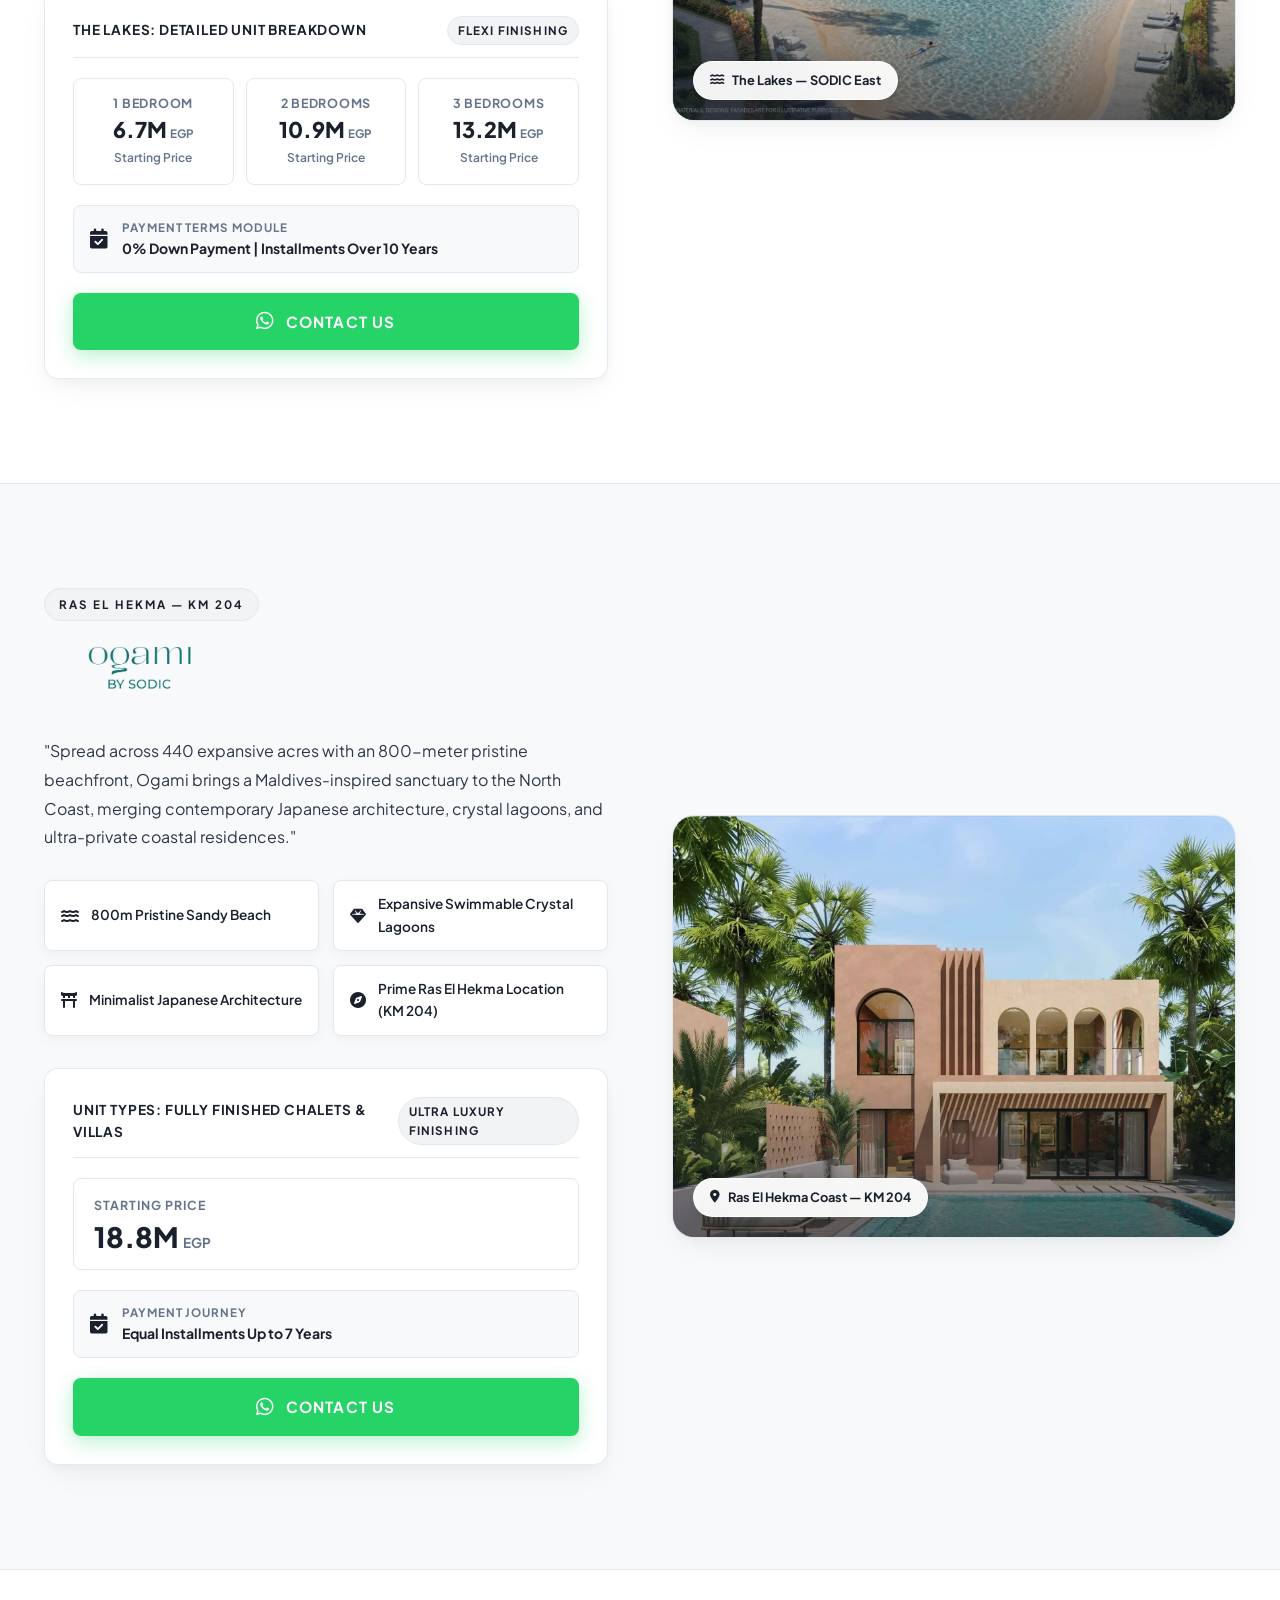
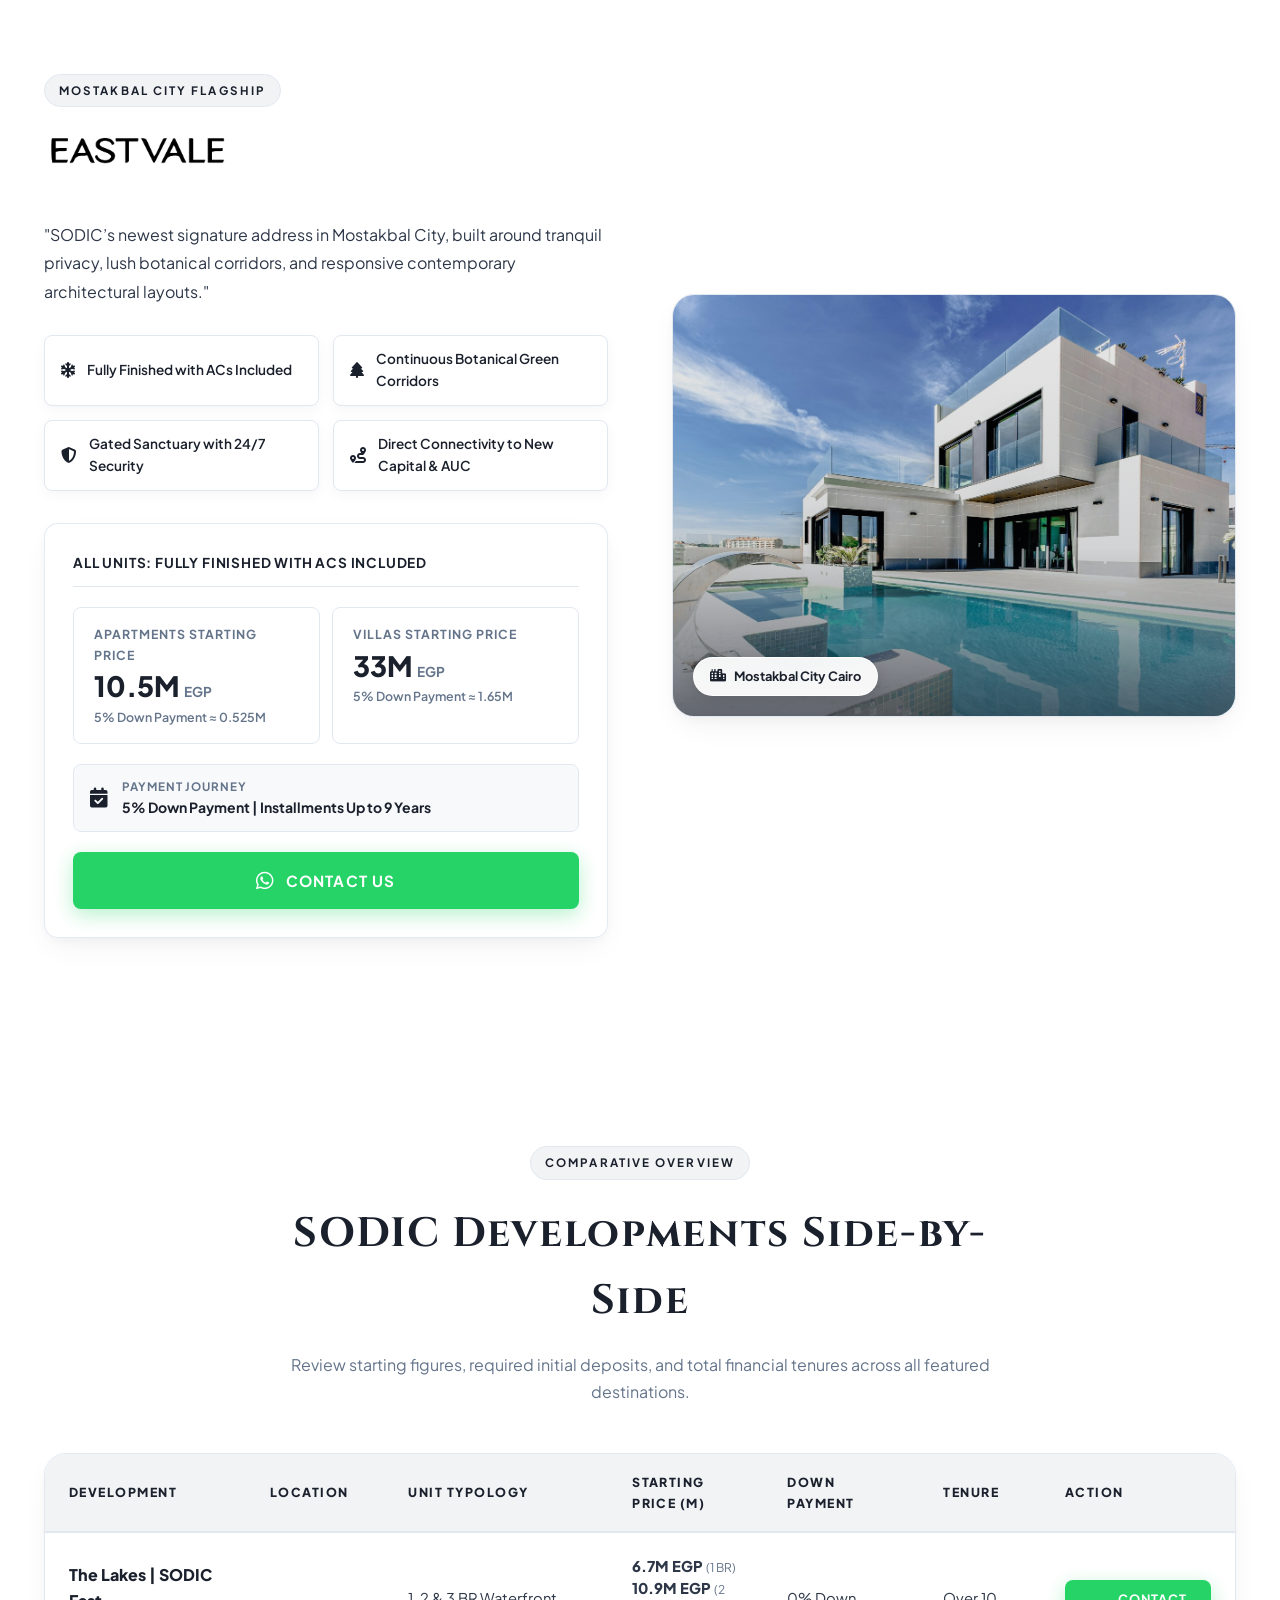
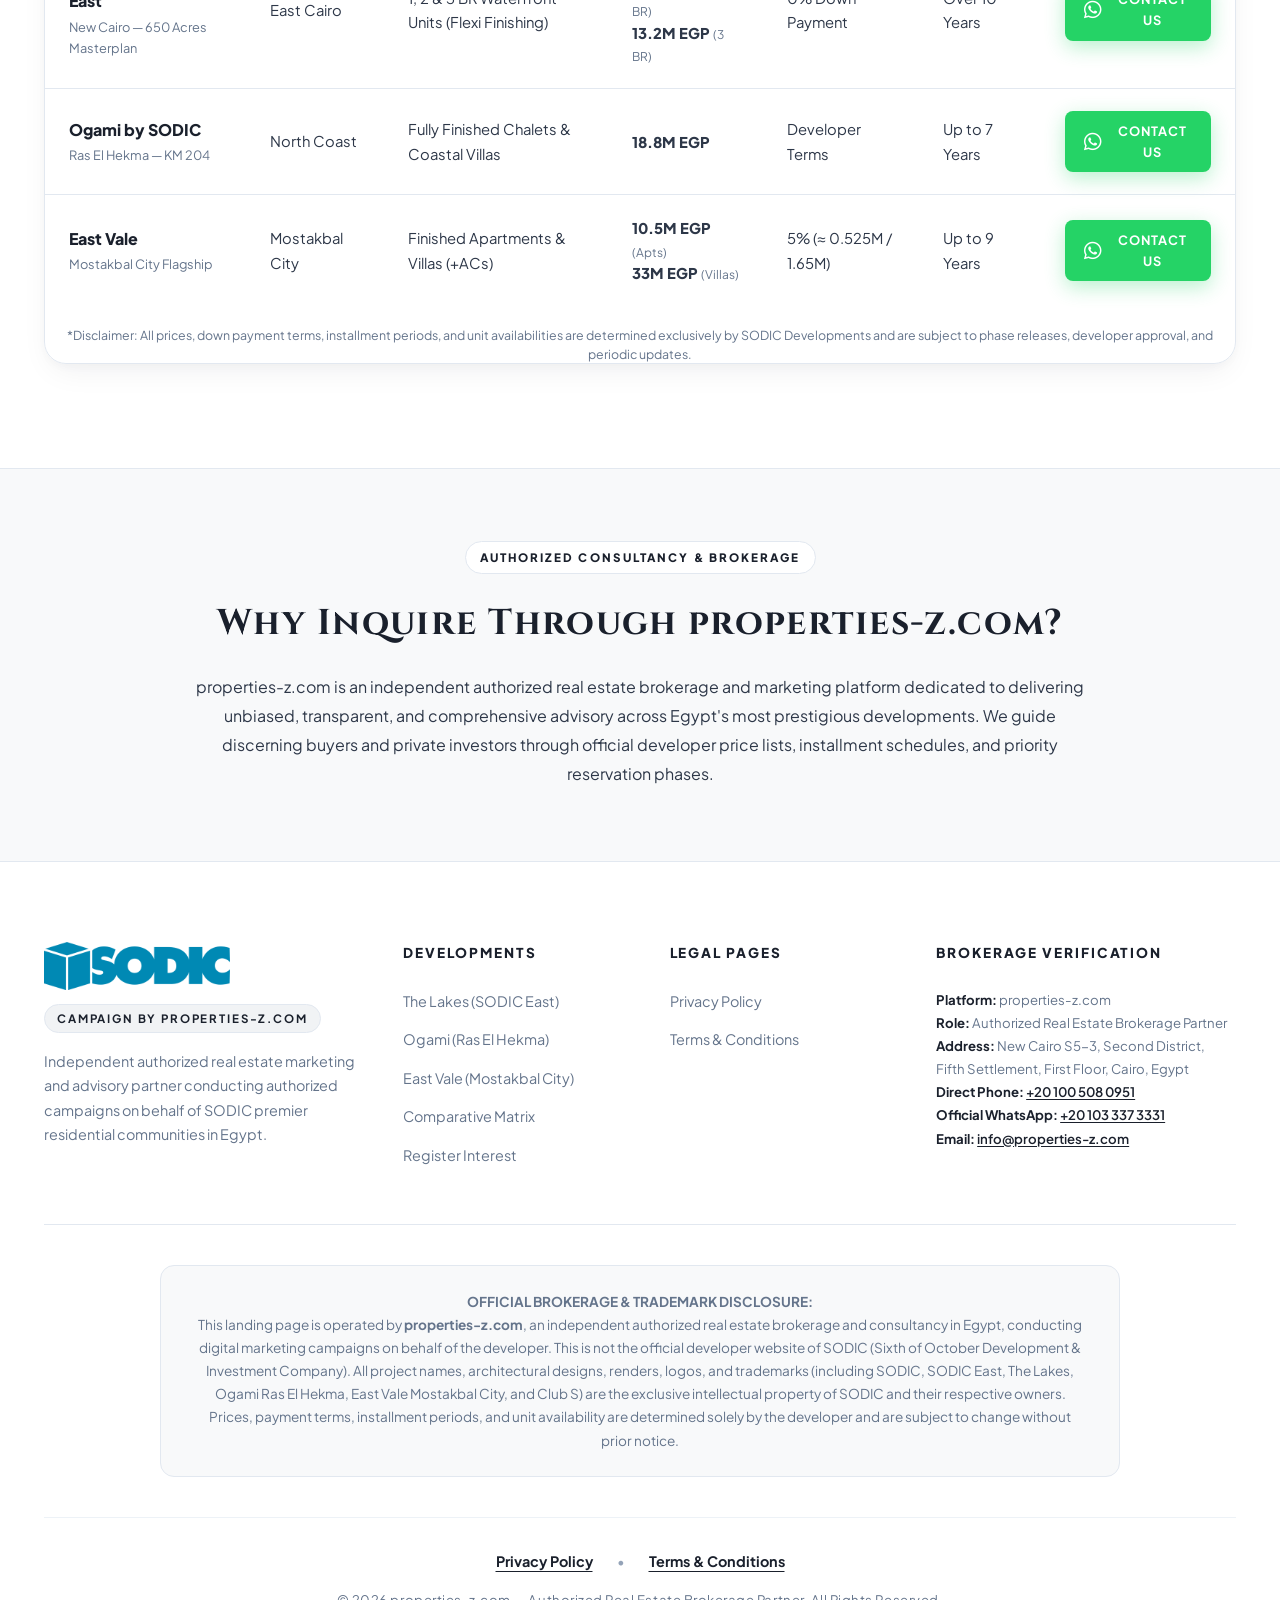
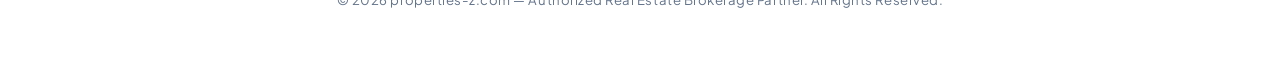
==== commit 000ef567: "feat: connect lead form to Zapier webhook with full payload and thank you state" ====
--- a/index.html
+++ b/index.html
@@ -105,7 +105,15 @@
           <!-- Thank You Success State matching Zapier webhook confirmation -->
           <div id="leadSuccessState" class="lead-success-card" style="display: none; text-align: center; padding: 1.5rem; background-color: #f0fdf4; border-radius: 0.5rem; border: 1px solid #bbf7d0; margin-bottom: 1.25rem;">
             <h3 style="color: #166534; font-weight: 700; font-size: 1.125rem; margin-bottom: 0.5rem;">Thank You!</h3>
-            <p style="color: #15803d; margin: 0; font-size: 0.95rem; line-height: 1.5;">Your details have been received. We will be in touch shortly.</p>
+            <p style="color: #15803d; margin: 0 0 1rem 0; font-size: 0.95rem; line-height: 1.5;">Your details have been received. We will be in touch shortly.</p>
+            <div style="display: flex; flex-direction: column; gap: 0.6rem; align-items: center; justify-content: center; margin-top: 0.75rem;">
+              <a href="https://wa.me/201033373331?text=Hello%20properties-z.com,%20I%20just%20registered%20my%20interest%20in%20The%20Lakes%20at%20SODIC%20East." target="_blank" class="btn-whatsapp" style="display: inline-flex; align-items: center; justify-content: center; gap: 0.5rem; background-color: #25D366; color: #ffffff; padding: 0.65rem 1.25rem; border-radius: 0.375rem; font-weight: 600; text-decoration: none; font-size: 0.9rem; box-shadow: 0 2px 6px rgba(37,211,102,0.25);">
+                <i class="fa-brands fa-whatsapp"></i> Chat on WhatsApp Now
+              </a>
+              <button type="button" id="resetLeadFormBtn" style="background: none; border: none; color: #166534; font-size: 0.8rem; text-decoration: underline; cursor: pointer; padding: 0.25rem;">
+                Submit another response
+              </button>
+            </div>
           </div>
 
           <form class="lead-form" id="heroLeadForm">
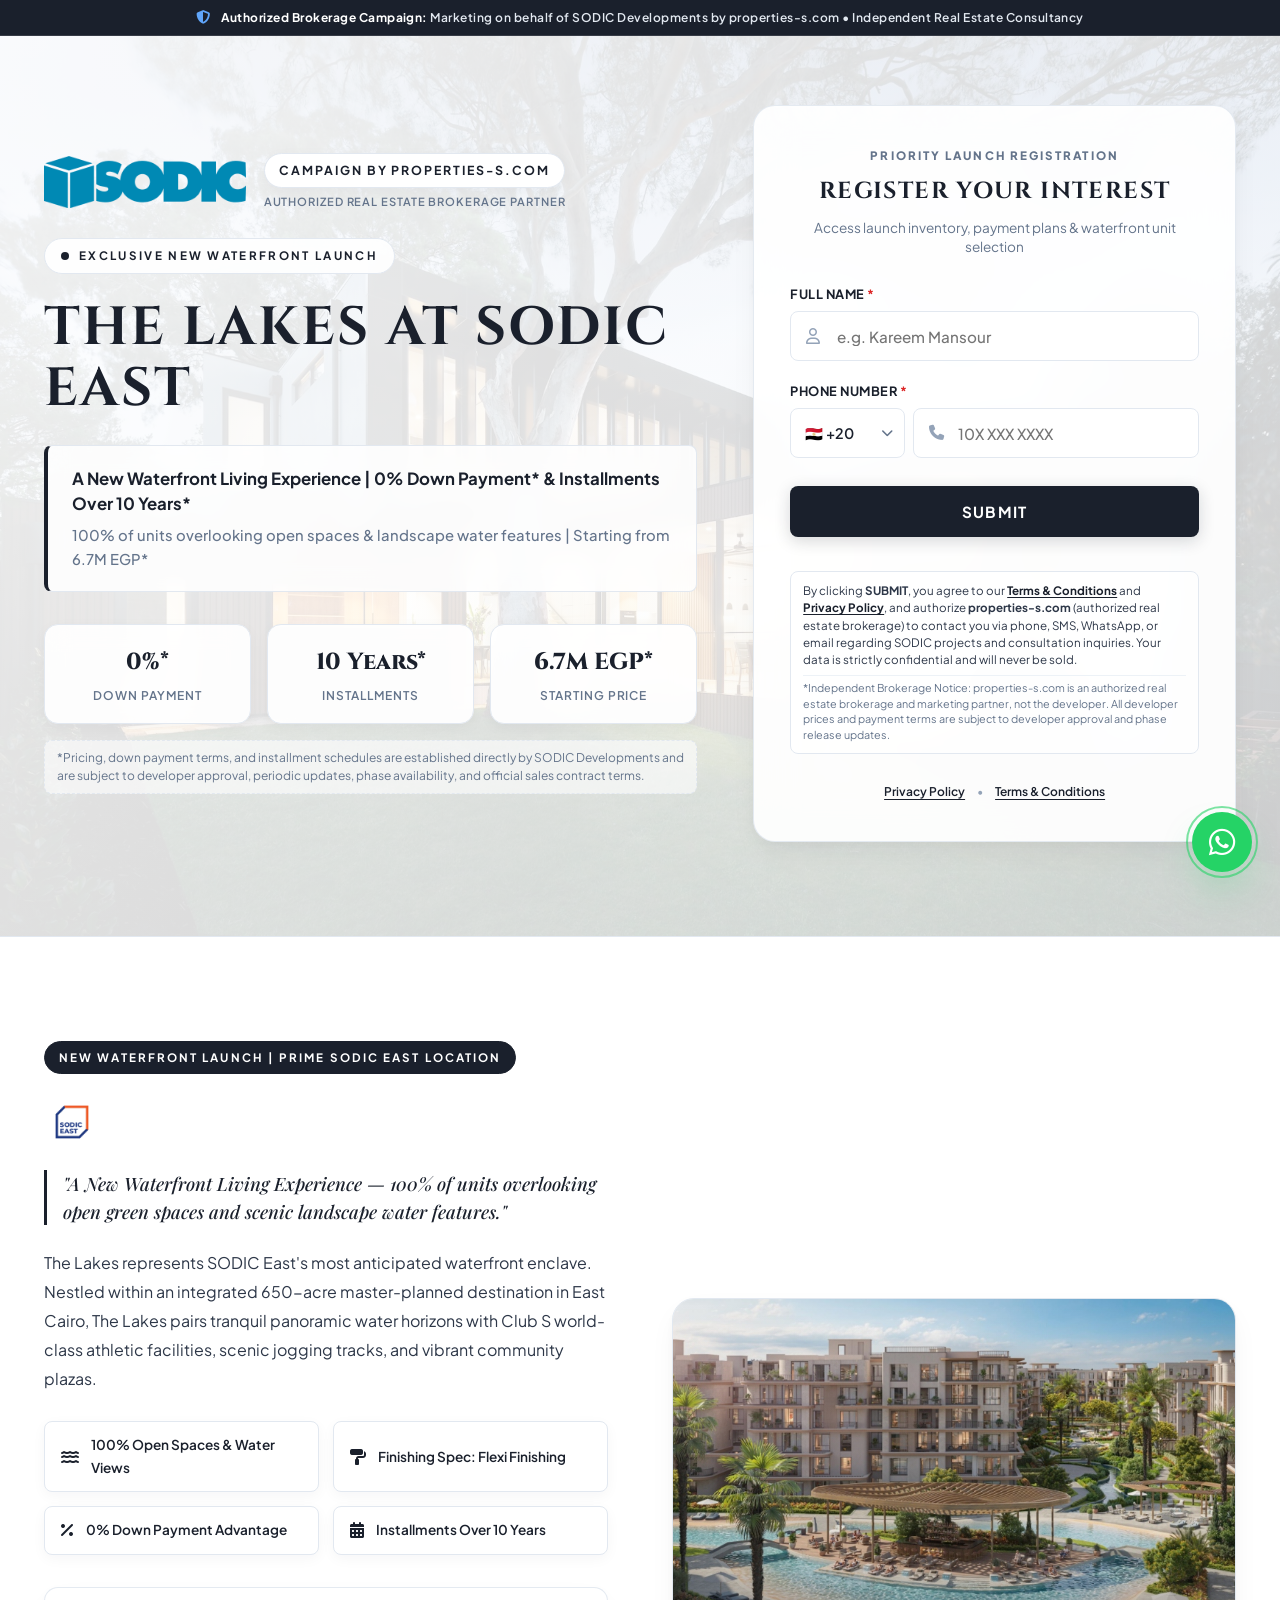
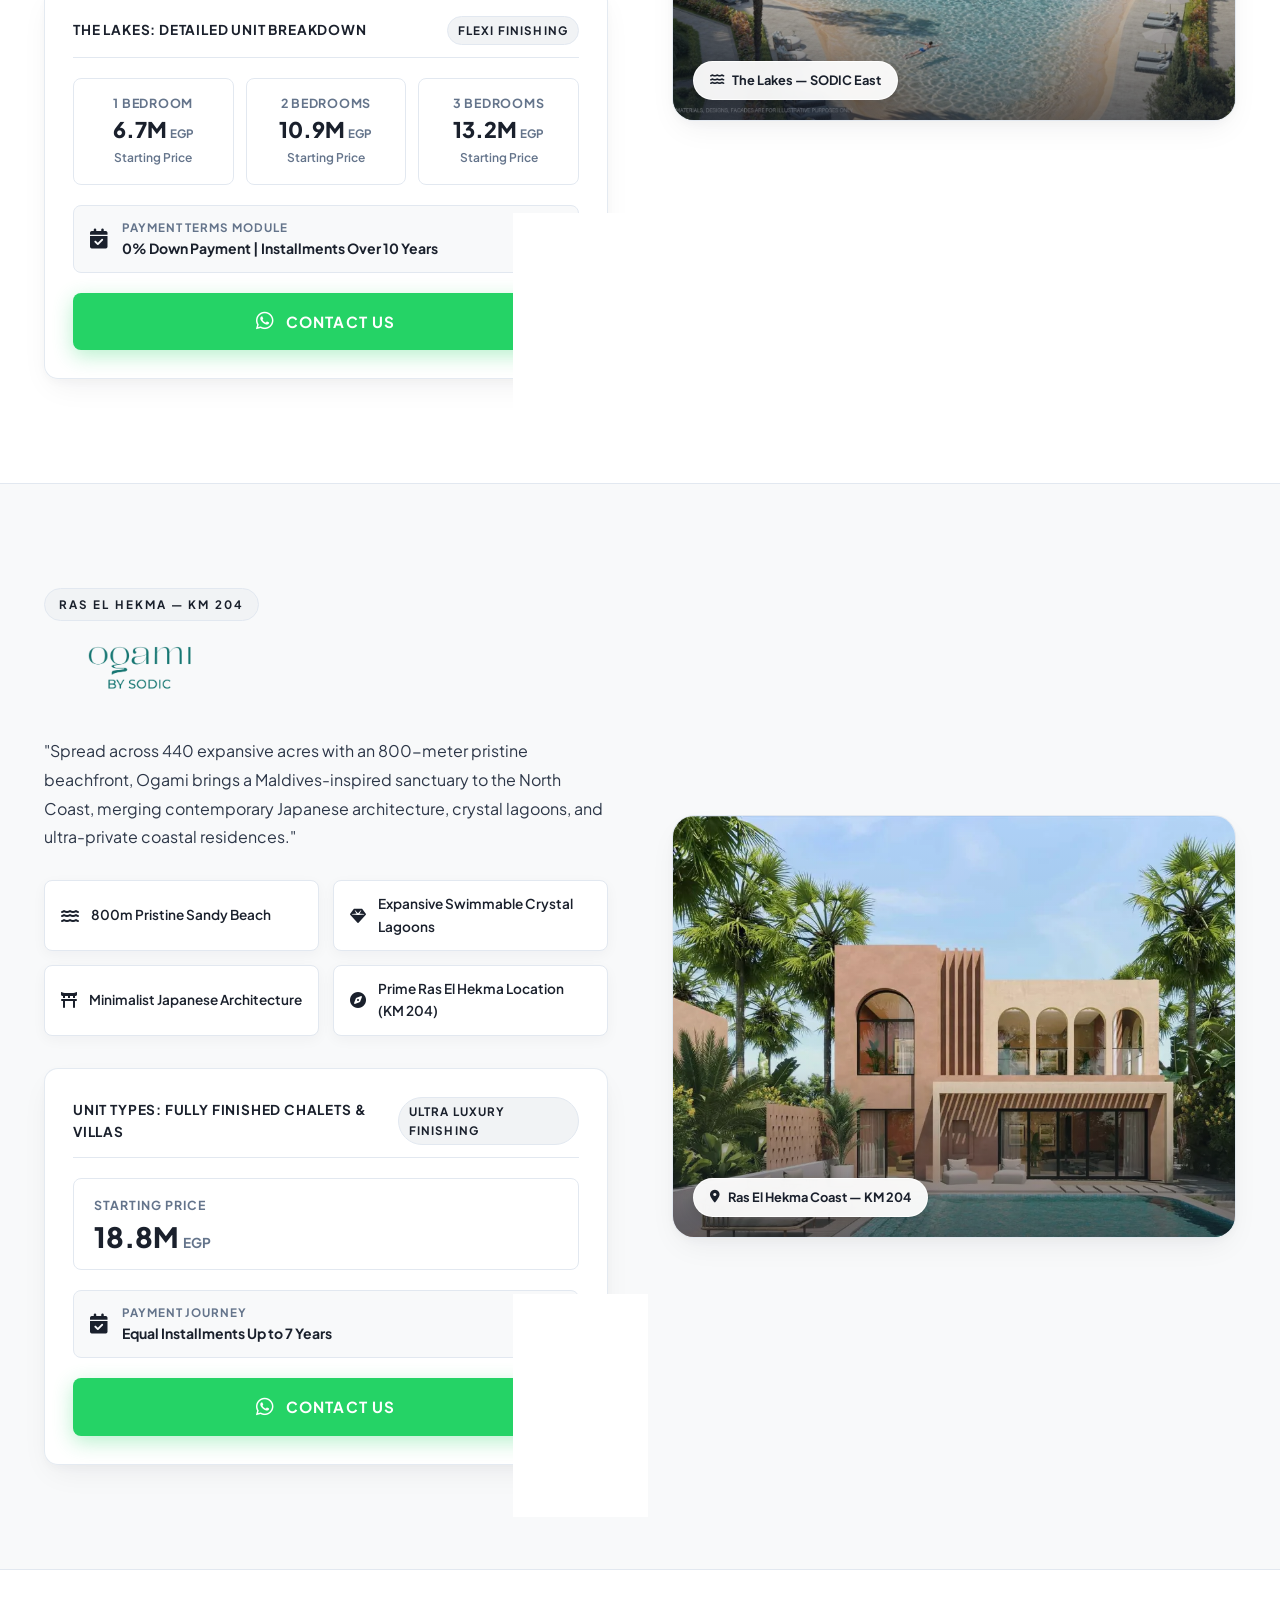
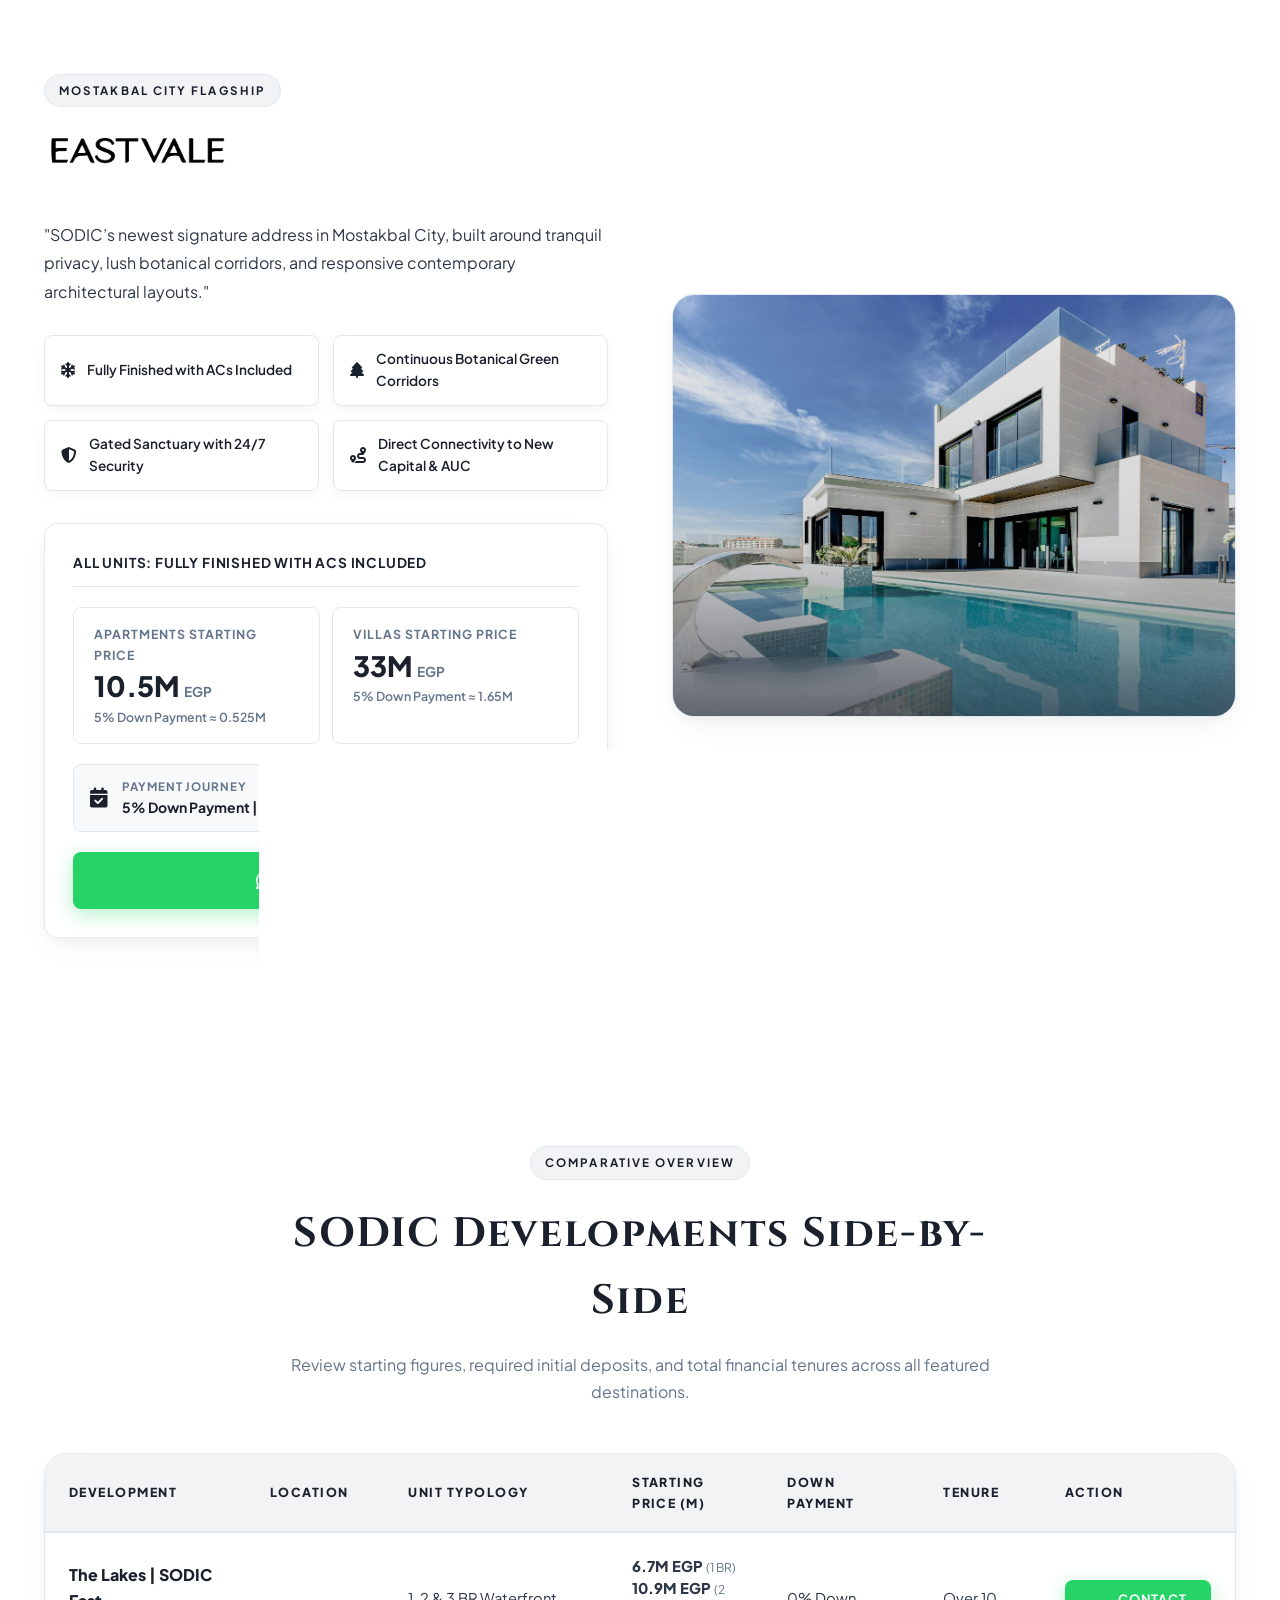
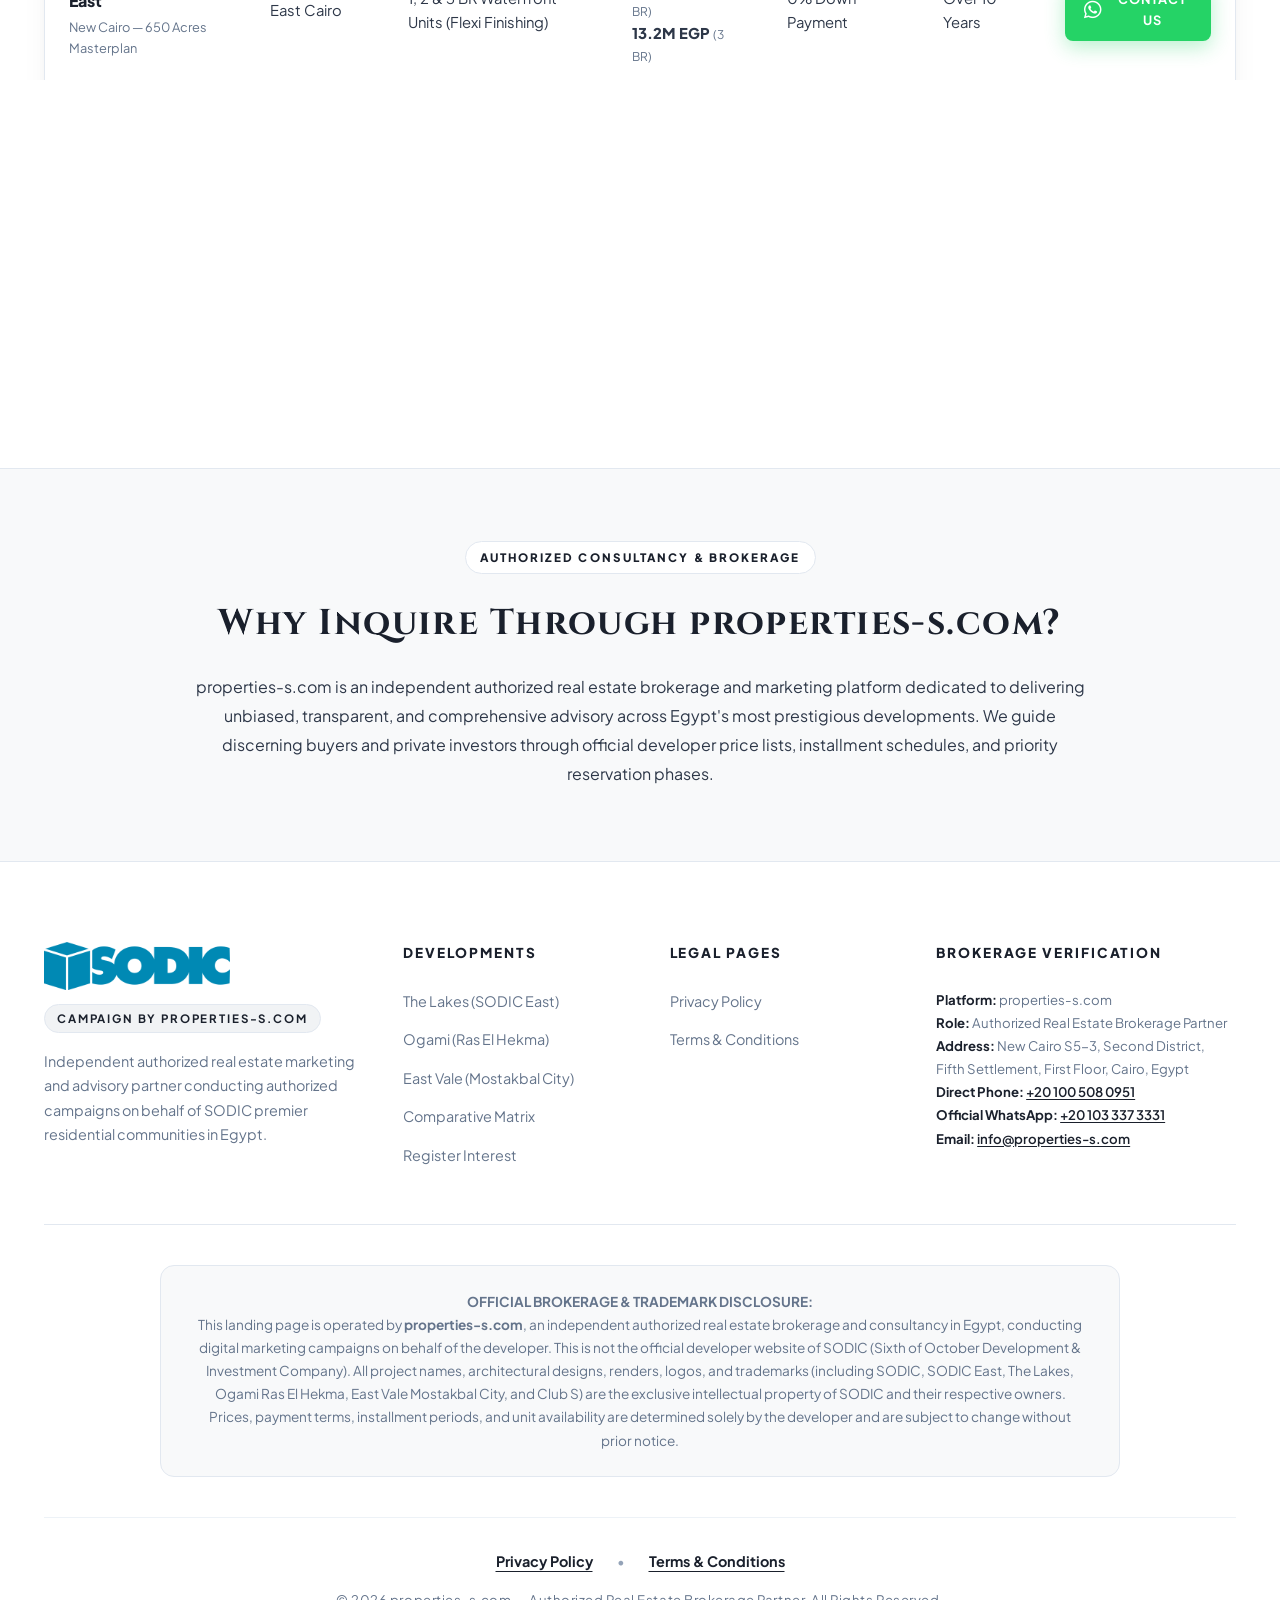
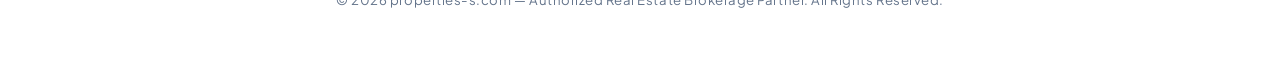
==== commit 22d099dc: "refactor: update branding and domain references from properties-z.com to properties-s.com" ====
--- a/index.html
+++ b/index.html
@@ -3,8 +3,8 @@
 <head>
   <meta charset="UTF-8">
   <meta name="viewport" content="width=device-width, initial-scale=1.0, viewport-fit=cover">
-  <title>The Lakes at SODIC East &amp; Premier Portfolio | By properties-z.com</title>
-  <meta name="description" content="Discover The Lakes at SODIC East: A new waterfront living experience with 0% down payment and 10 years installments. Plus Ogami Ras El Hekma and East Vale Mostakbal City. Presented by properties-z.com.">
+  <title>The Lakes at SODIC East &amp; Premier Portfolio | By properties-s.com</title>
+  <meta name="description" content="Discover The Lakes at SODIC East: A new waterfront living experience with 0% down payment and 10 years installments. Plus Ogami Ras El Hekma and East Vale Mostakbal City. Presented by properties-s.com.">
 
   <!-- Google tag (gtag.js) / Analytics placeholder -->
   
@@ -29,7 +29,7 @@
        ========================================================================== -->
   <div class="broker-compliance-topbar">
     <i class="fa-solid fa-shield-halved"></i>
-    <span><strong>Authorized Brokerage Campaign:</strong> Marketing on behalf of SODIC Developments by properties-z.com &bull; Independent Real Estate Consultancy</span>
+    <span><strong>Authorized Brokerage Campaign:</strong> Marketing on behalf of SODIC Developments by properties-s.com &bull; Independent Real Estate Consultancy</span>
   </div>
 
   <!-- ==========================================================================
@@ -49,7 +49,7 @@
         <div class="hero-branding">
           <img src="/images/sodic-logo.png" alt="SODIC Developments" class="hero-sodic-logo-xl" onerror="this.onerror=null; this.src='https://raw.githubusercontent.com/rahmasameh671-ai/sodic-new-3-10/main/public/images/sodic-logo.png';">
           <div class="hero-branding-meta">
-            <span class="hero-subbadge">Campaign By properties-z.com</span>
+            <span class="hero-subbadge">Campaign By properties-s.com</span>
             <span class="hero-partner-role">Authorized Real Estate Brokerage Partner</span>
           </div>
         </div>
@@ -107,7 +107,7 @@
             <h3 style="color: #166534; font-weight: 700; font-size: 1.125rem; margin-bottom: 0.5rem;">Thank You!</h3>
             <p style="color: #15803d; margin: 0 0 1rem 0; font-size: 0.95rem; line-height: 1.5;">Your details have been received. We will be in touch shortly.</p>
             <div style="display: flex; flex-direction: column; gap: 0.6rem; align-items: center; justify-content: center; margin-top: 0.75rem;">
-              <a href="https://wa.me/201033373331?text=Hello%20properties-z.com,%20I%20just%20registered%20my%20interest%20in%20The%20Lakes%20at%20SODIC%20East." target="_blank" class="btn-whatsapp" style="display: inline-flex; align-items: center; justify-content: center; gap: 0.5rem; background-color: #25D366; color: #ffffff; padding: 0.65rem 1.25rem; border-radius: 0.375rem; font-weight: 600; text-decoration: none; font-size: 0.9rem; box-shadow: 0 2px 6px rgba(37,211,102,0.25);">
+              <a href="https://wa.me/201033373331?text=Hello%20properties-s.com,%20I%20just%20registered%20my%20interest%20in%20The%20Lakes%20at%20SODIC%20East." target="_blank" class="btn-whatsapp" style="display: inline-flex; align-items: center; justify-content: center; gap: 0.5rem; background-color: #25D366; color: #ffffff; padding: 0.65rem 1.25rem; border-radius: 0.375rem; font-weight: 600; text-decoration: none; font-size: 0.9rem; box-shadow: 0 2px 6px rgba(37,211,102,0.25);">
                 <i class="fa-brands fa-whatsapp"></i> Chat on WhatsApp Now
               </a>
               <button type="button" id="resetLeadFormBtn" style="background: none; border: none; color: #166534; font-size: 0.8rem; text-decoration: underline; cursor: pointer; padding: 0.25rem;">
@@ -171,10 +171,10 @@
             <!-- Location A: Mandatory Brokerage & Consent Disclaimer -->
             <div class="form-consent-box">
               <p class="form-disclaimer">
-                By clicking <strong>SUBMIT</strong>, you agree to our <a href="terms.html" target="_blank" class="form-legal-inline">Terms &amp; Conditions</a> and <a href="privacy.html" target="_blank" class="form-legal-inline">Privacy Policy</a>, and authorize <strong>properties-z.com</strong> (authorized real estate brokerage) to contact you via phone, SMS, WhatsApp, or email regarding SODIC projects and consultation inquiries. Your data is strictly confidential and will never be sold.
+                By clicking <strong>SUBMIT</strong>, you agree to our <a href="terms.html" target="_blank" class="form-legal-inline">Terms &amp; Conditions</a> and <a href="privacy.html" target="_blank" class="form-legal-inline">Privacy Policy</a>, and authorize <strong>properties-s.com</strong> (authorized real estate brokerage) to contact you via phone, SMS, WhatsApp, or email regarding SODIC projects and consultation inquiries. Your data is strictly confidential and will never be sold.
               </p>
               <p class="form-disclaimer-sub">
-                *Independent Brokerage Notice: properties-z.com is an authorized real estate brokerage and marketing partner, not the developer. All developer prices and payment terms are subject to developer approval and phase release updates.
+                *Independent Brokerage Notice: properties-s.com is an authorized real estate brokerage and marketing partner, not the developer. All developer prices and payment terms are subject to developer approval and phase release updates.
               </p>
             </div>
             <div class="form-legal-links">
@@ -570,15 +570,15 @@
   </section>
 
   <!-- ==========================================================================
-       7. ABOUT PROPERTIES-Z.COM & ADVISORY DESK
+       7. ABOUT PROPERTIES-S.COM & ADVISORY DESK
        ========================================================================== -->
   <section class="about-properties-strip">
     <div class="container">
       <div class="about-content-wrapper">
         <span class="about-badge">AUTHORIZED CONSULTANCY &amp; BROKERAGE</span>
-        <h2 class="about-title">Why Inquire Through properties-z.com?</h2>
+        <h2 class="about-title">Why Inquire Through properties-s.com?</h2>
         <p class="about-text">
-          properties-z.com is an independent authorized real estate brokerage and marketing platform dedicated to delivering unbiased, transparent, and comprehensive advisory across Egypt's most prestigious developments. We guide discerning buyers and private investors through official developer price lists, installment schedules, and priority reservation phases.
+          properties-s.com is an independent authorized real estate brokerage and marketing platform dedicated to delivering unbiased, transparent, and comprehensive advisory across Egypt's most prestigious developments. We guide discerning buyers and private investors through official developer price lists, installment schedules, and priority reservation phases.
         </p>
       </div>
     </div>
@@ -594,7 +594,7 @@
         <div class="footer-brand-col">
           <div>
             <img src="/images/sodic-logo.png" alt="SODIC Developments" class="footer-sodic-logo" onerror="this.onerror=null; this.src='https://raw.githubusercontent.com/rahmasameh671-ai/sodic-new-3-10/main/public/images/sodic-logo.png';">
-            <span class="footer-subbadge">Campaign By properties-z.com</span>
+            <span class="footer-subbadge">Campaign By properties-s.com</span>
           </div>
           <p class="footer-desc">
             Independent authorized real estate marketing and advisory partner conducting authorized campaigns on behalf of SODIC premier residential communities in Egypt.
@@ -626,12 +626,12 @@
         <div class="footer-contact-col">
           <h4 class="footer-col-title">Brokerage Verification</h4>
           <p class="footer-compliance-text">
-            <strong>Platform:</strong> properties-z.com<br>
+            <strong>Platform:</strong> properties-s.com<br>
             <strong>Role:</strong> Authorized Real Estate Brokerage Partner<br>
             <strong>Address:</strong> New Cairo S5-3, Second District, Fifth Settlement, First Floor, Cairo, Egypt<br>
             <strong>Direct Phone:</strong> <a href="tel:+201005080951" class="footer-contact-link">+20 100 508 0951</a><br>
             <strong>Official WhatsApp:</strong> <a href="https://wa.me/201033373331" target="_blank" rel="noopener" class="footer-contact-link">+20 103 337 3331</a><br>
-            <strong>Email:</strong> <a href="mailto:info@properties-z.com" class="footer-contact-link">info@properties-z.com</a>
+            <strong>Email:</strong> <a href="mailto:info@properties-s.com" class="footer-contact-link">info@properties-s.com</a>
           </p>
         </div>
       </div>
@@ -641,7 +641,7 @@
         <div class="disclosure-notice-box" style="text-align: center; max-width: 960px; margin: 0 auto;">
           <p class="disclosure-text">
             <strong>OFFICIAL BROKERAGE &amp; TRADEMARK DISCLOSURE:</strong><br>
-            This landing page is operated by <strong>properties-z.com</strong>, an independent authorized real estate brokerage and consultancy in Egypt, conducting digital marketing campaigns on behalf of the developer. This is not the official developer website of SODIC (Sixth of October Development &amp; Investment Company). All project names, architectural designs, renders, logos, and trademarks (including SODIC, SODIC East, The Lakes, Ogami Ras El Hekma, East Vale Mostakbal City, and Club S) are the exclusive intellectual property of SODIC and their respective owners. Prices, payment terms, installment periods, and unit availability are determined solely by the developer and are subject to change without prior notice.
+            This landing page is operated by <strong>properties-s.com</strong>, an independent authorized real estate brokerage and consultancy in Egypt, conducting digital marketing campaigns on behalf of the developer. This is not the official developer website of SODIC (Sixth of October Development &amp; Investment Company). All project names, architectural designs, renders, logos, and trademarks (including SODIC, SODIC East, The Lakes, Ogami Ras El Hekma, East Vale Mostakbal City, and Club S) are the exclusive intellectual property of SODIC and their respective owners. Prices, payment terms, installment periods, and unit availability are determined solely by the developer and are subject to change without prior notice.
           </p>
         </div>
       </div>
@@ -654,7 +654,7 @@
           <a href="terms.html" target="_blank">Terms &amp; Conditions</a>
         </div>
         <div class="footer-copyright">
-          &copy; 2026 properties-z.com &mdash; Authorized Real Estate Brokerage Partner. All Rights Reserved.
+          &copy; 2026 properties-s.com &mdash; Authorized Real Estate Brokerage Partner. All Rights Reserved.
         </div>
       </div>
     </div>
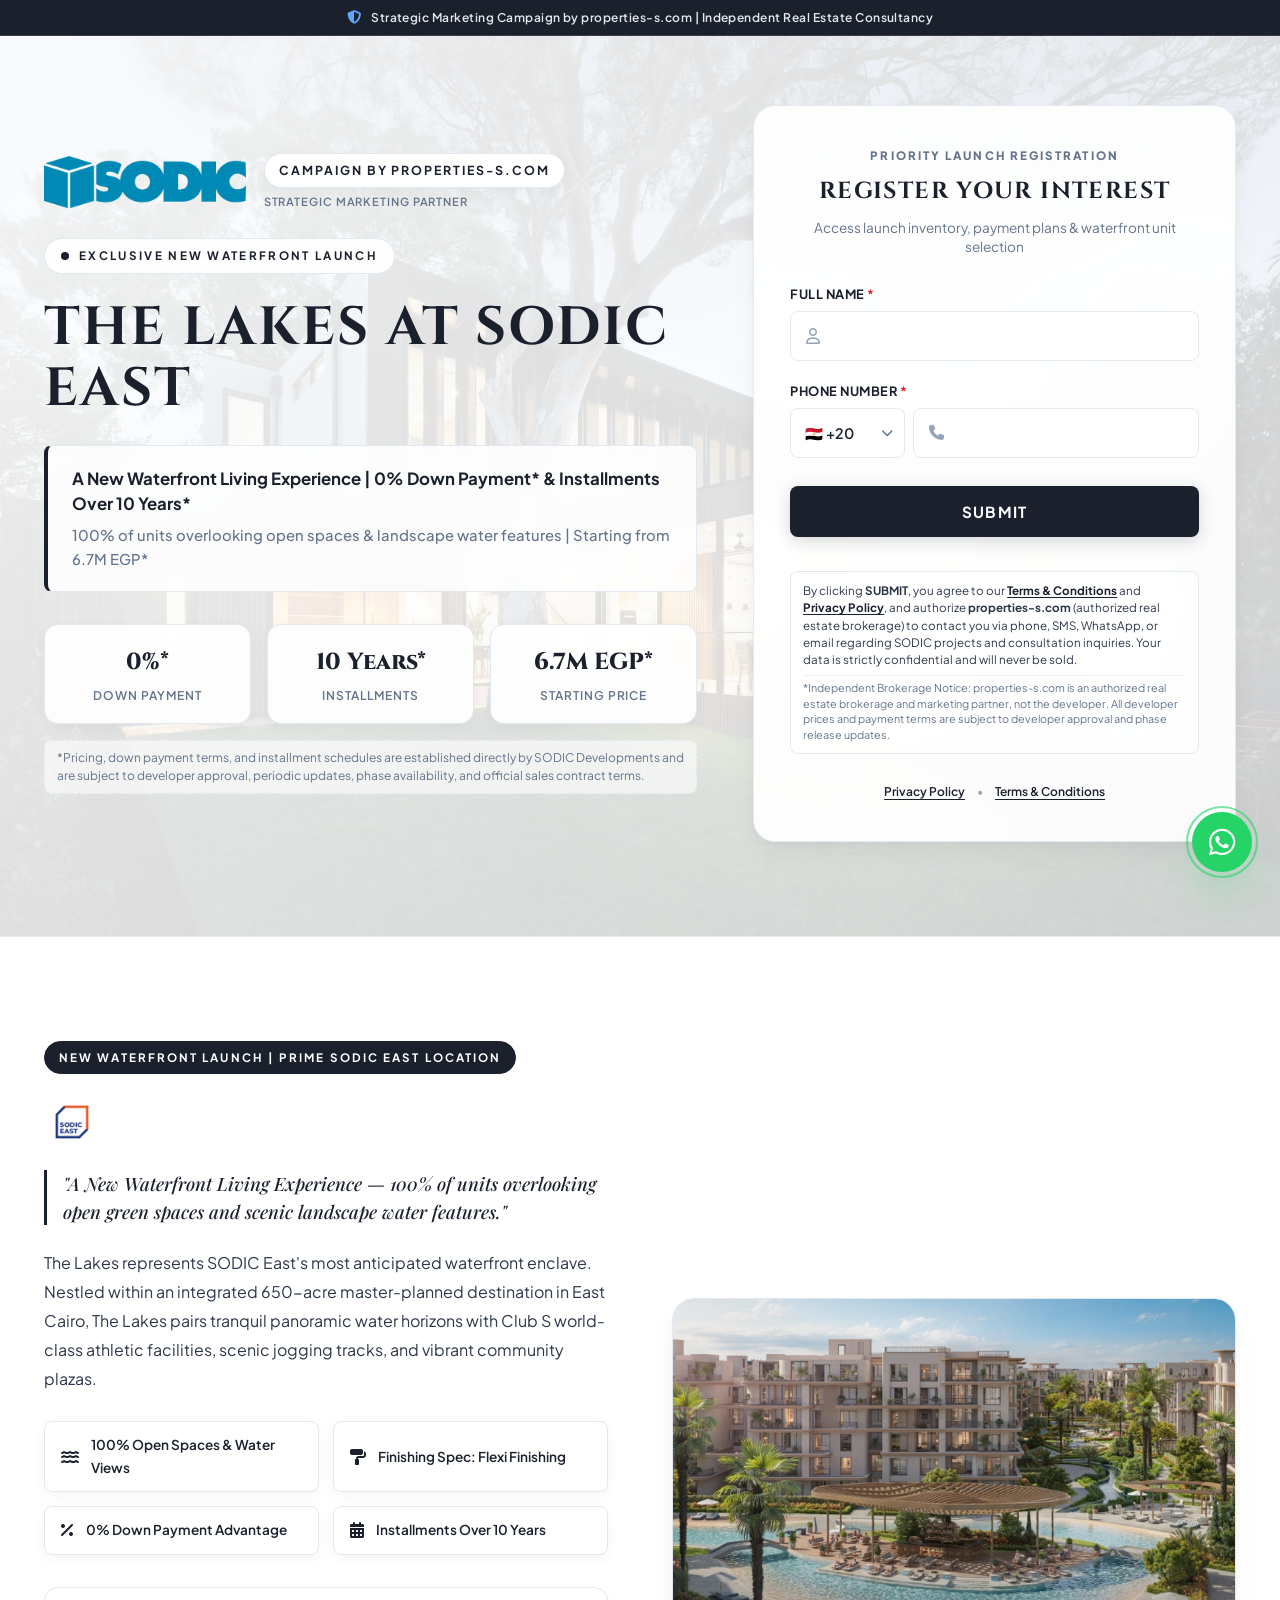
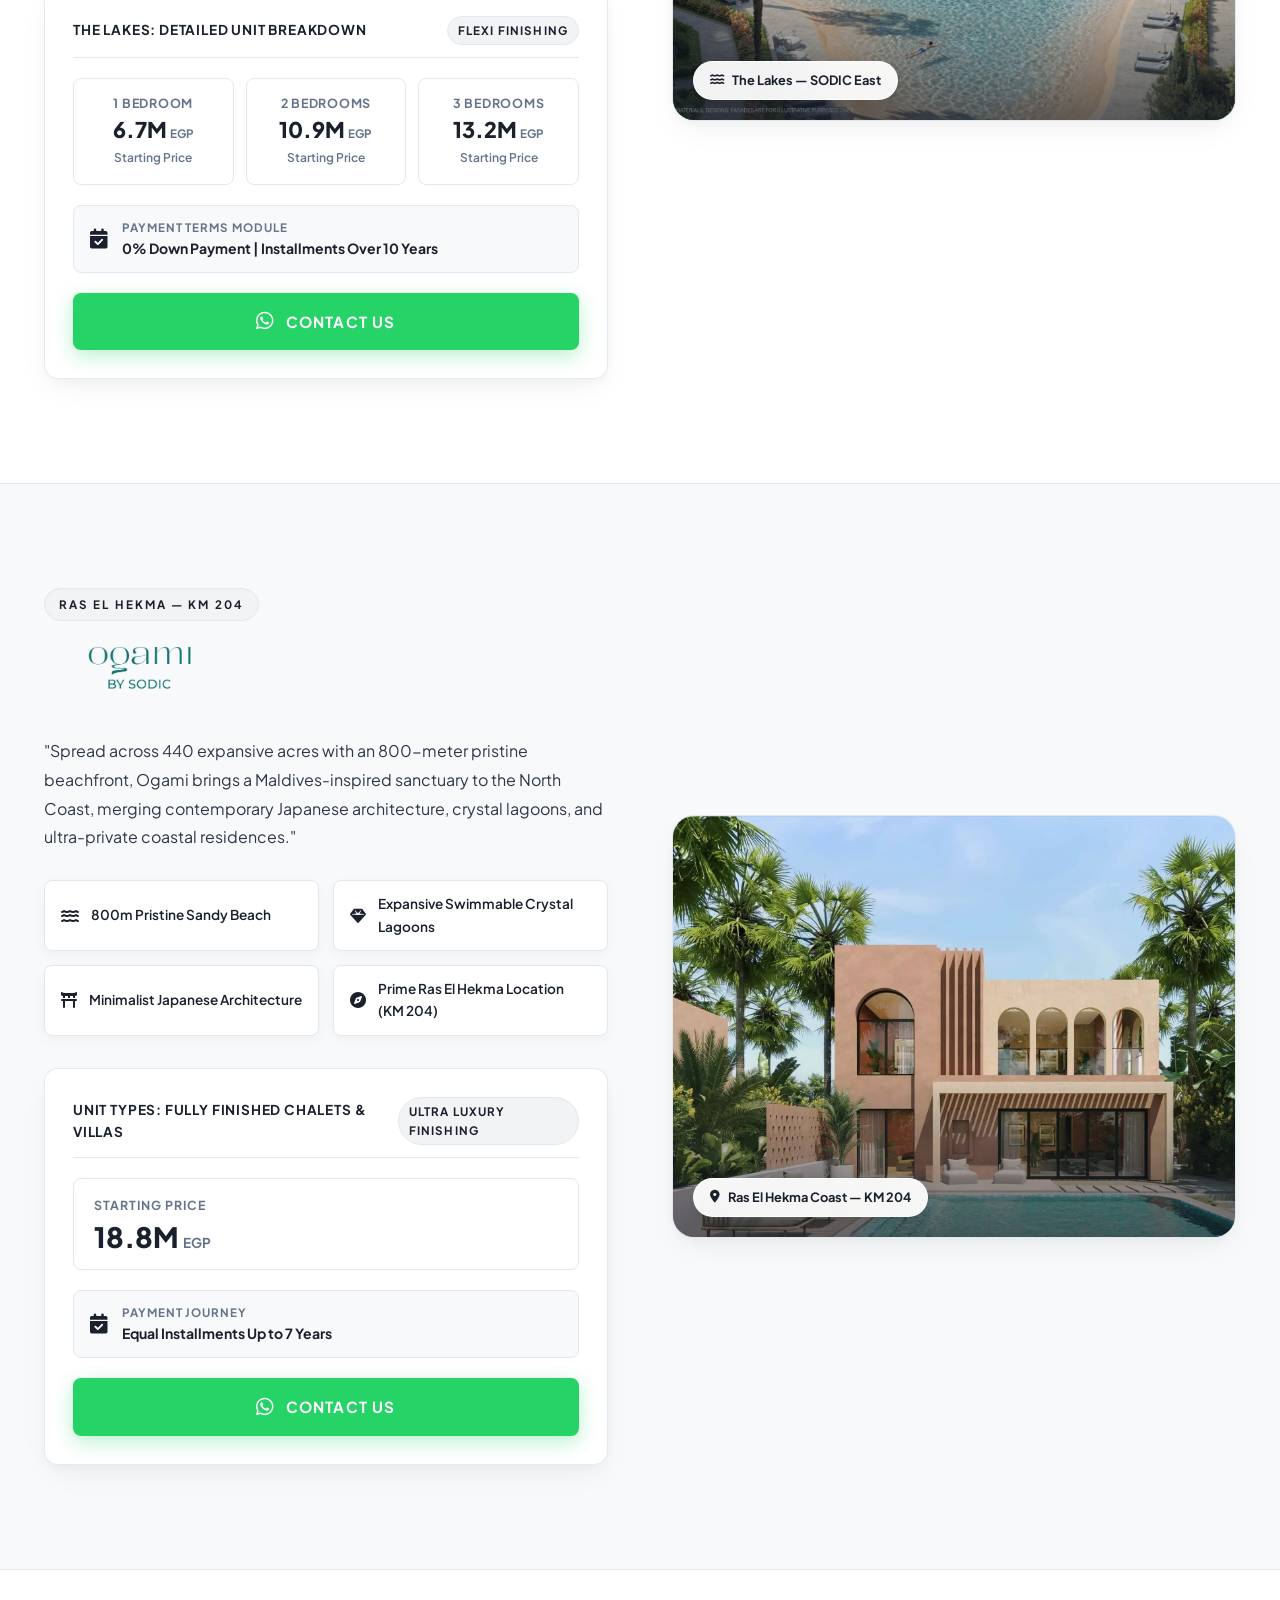
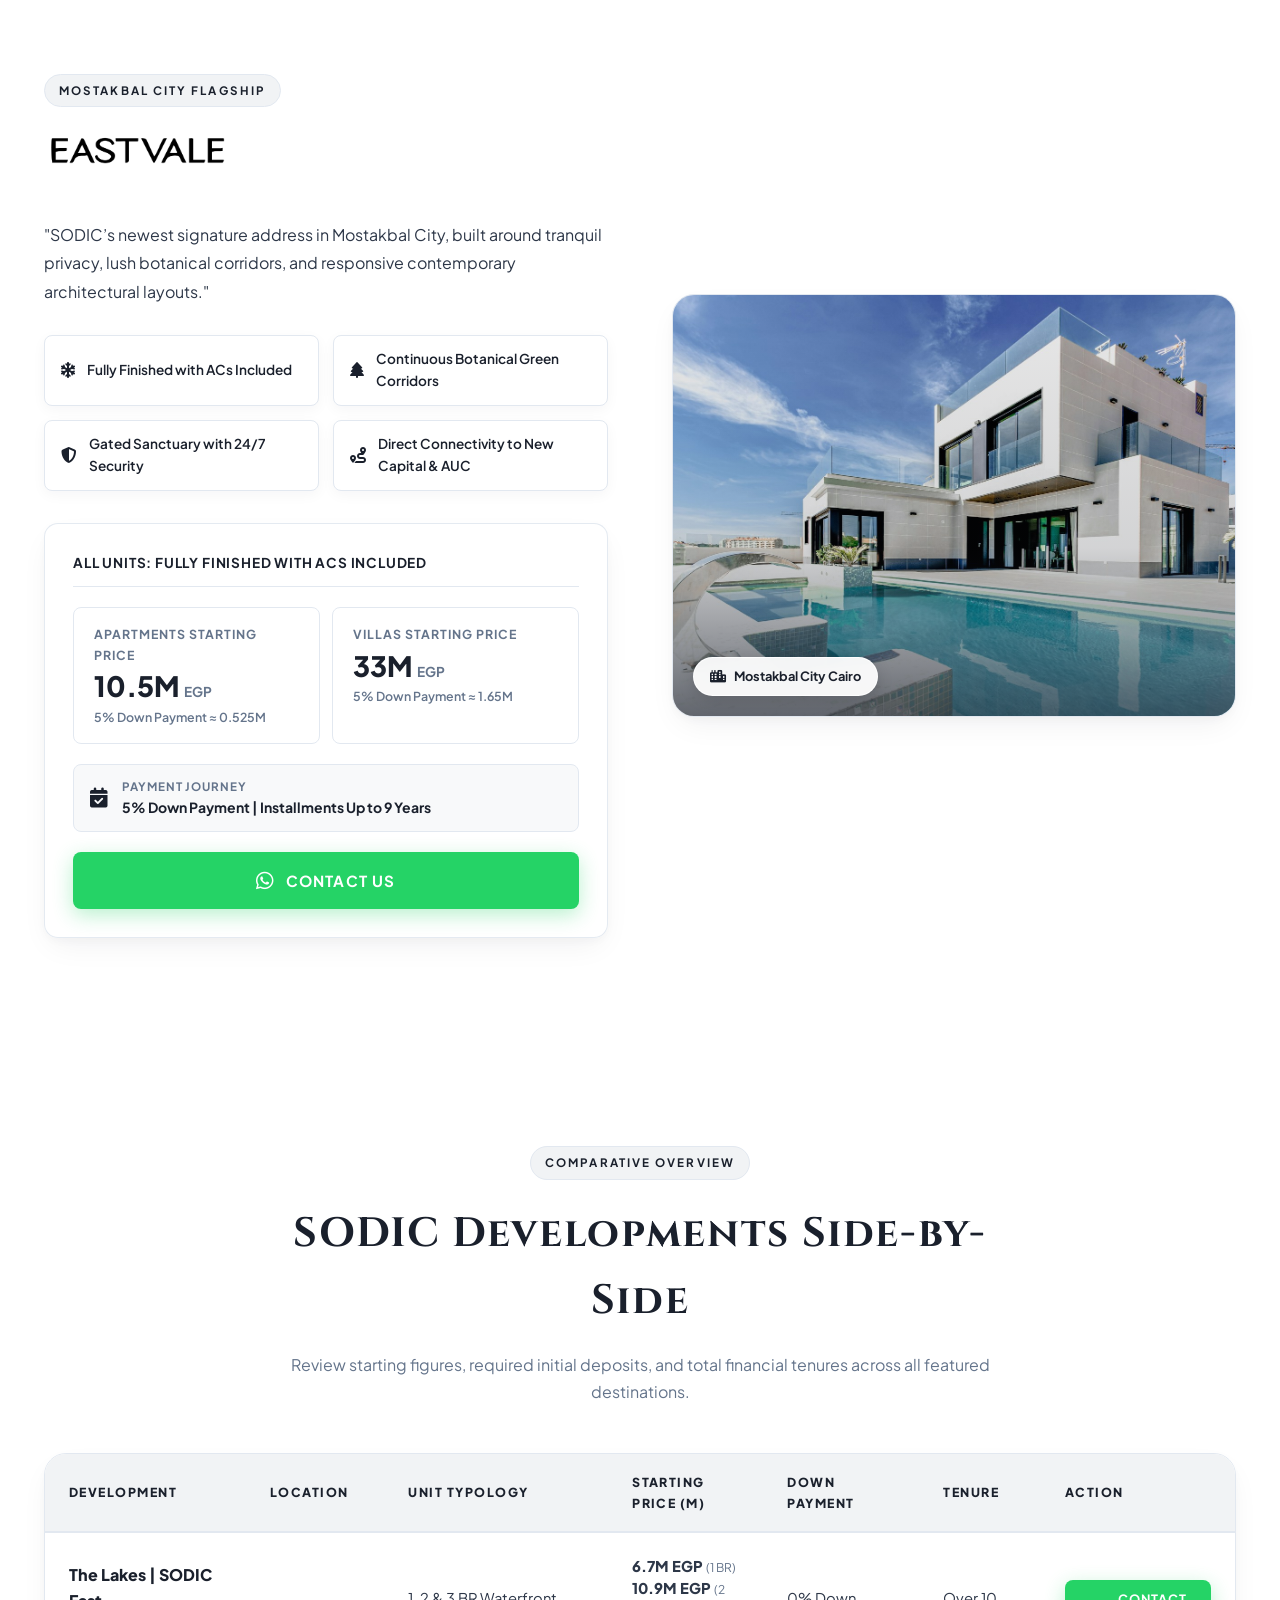
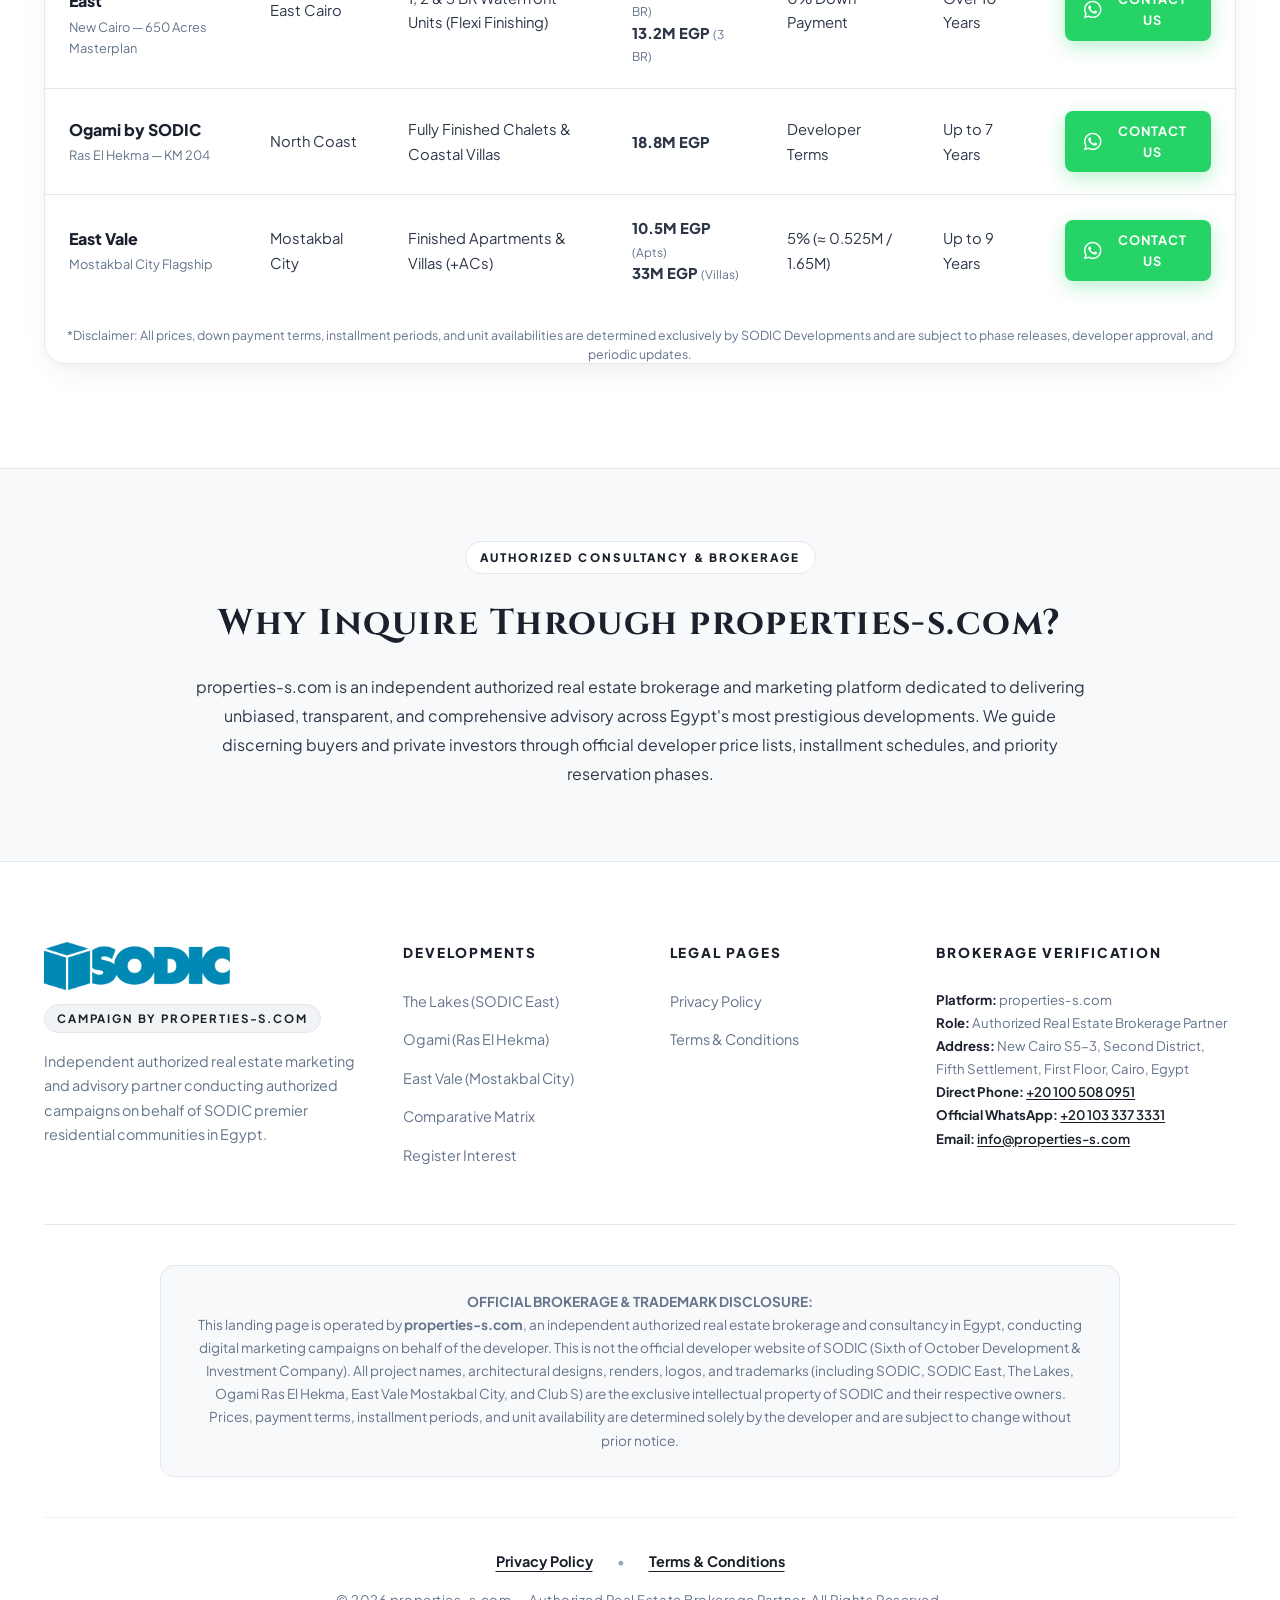
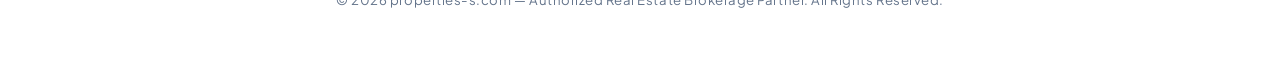
==== commit 5b1da731: "feat: update topbar compliance text, hero partner badge, and remove form placeholders" ====
--- a/index.html
+++ b/index.html
@@ -25,11 +25,11 @@
 <body>
 
   <!-- ==========================================================================
-       BROKERAGE COMPLIANCE & AUTHORIZATION TOPBAR (GOOGLE ADS POLICY COMPLIANCE)
+       COMPLIANCE & STRATEGIC MARKETING TOPBAR (GOOGLE ADS POLICY COMPLIANCE)
        ========================================================================== -->
   <div class="broker-compliance-topbar">
     <i class="fa-solid fa-shield-halved"></i>
-    <span><strong>Authorized Brokerage Campaign:</strong> Marketing on behalf of SODIC Developments by properties-s.com &bull; Independent Real Estate Consultancy</span>
+    <span>Strategic Marketing Campaign by properties-s.com | Independent Real Estate Consultancy</span>
   </div>
 
   <!-- ==========================================================================
@@ -45,12 +45,12 @@
     <div class="container hero-grid">
       <!-- Left Column: Branding, Title & Strategic Narrative -->
       <div class="hero-content">
-        <!-- Top Branding: Official SODIC logo (Size XL) with Authorized Brokerage Partner Badge -->
+        <!-- Top Branding: Official SODIC logo (Size XL) with Strategic Marketing Partner Badge -->
         <div class="hero-branding">
           <img src="/images/sodic-logo.png" alt="SODIC Developments" class="hero-sodic-logo-xl" onerror="this.onerror=null; this.src='https://raw.githubusercontent.com/rahmasameh671-ai/sodic-new-3-10/main/public/images/sodic-logo.png';">
           <div class="hero-branding-meta">
             <span class="hero-subbadge">Campaign By properties-s.com</span>
-            <span class="hero-partner-role">Authorized Real Estate Brokerage Partner</span>
+            <span class="hero-partner-role">Strategic Marketing Partner</span>
           </div>
         </div>
 
@@ -122,7 +122,7 @@
               <label class="form-label" for="leadFullName">Full Name <span class="req">*</span></label>
               <div class="form-input-wrapper">
                 <i class="fa-regular fa-user form-input-icon"></i>
-                <input type="text" id="leadFullName" name="fullName" class="form-input" placeholder="e.g. Kareem Mansour" required>
+                <input type="text" id="leadFullName" name="fullName" class="form-input" required>
               </div>
             </div>
 
@@ -158,7 +158,7 @@
                 </div>
                 <div class="phone-input-wrapper">
                   <i class="fa-solid fa-phone phone-field-icon"></i>
-                  <input type="tel" id="leadPhone" name="phoneNumber" class="form-input phone-number-input" placeholder="10X XXX XXXX" required>
+                  <input type="tel" id="leadPhone" name="phoneNumber" class="form-input phone-number-input" required>
                 </div>
               </div>
             </div>
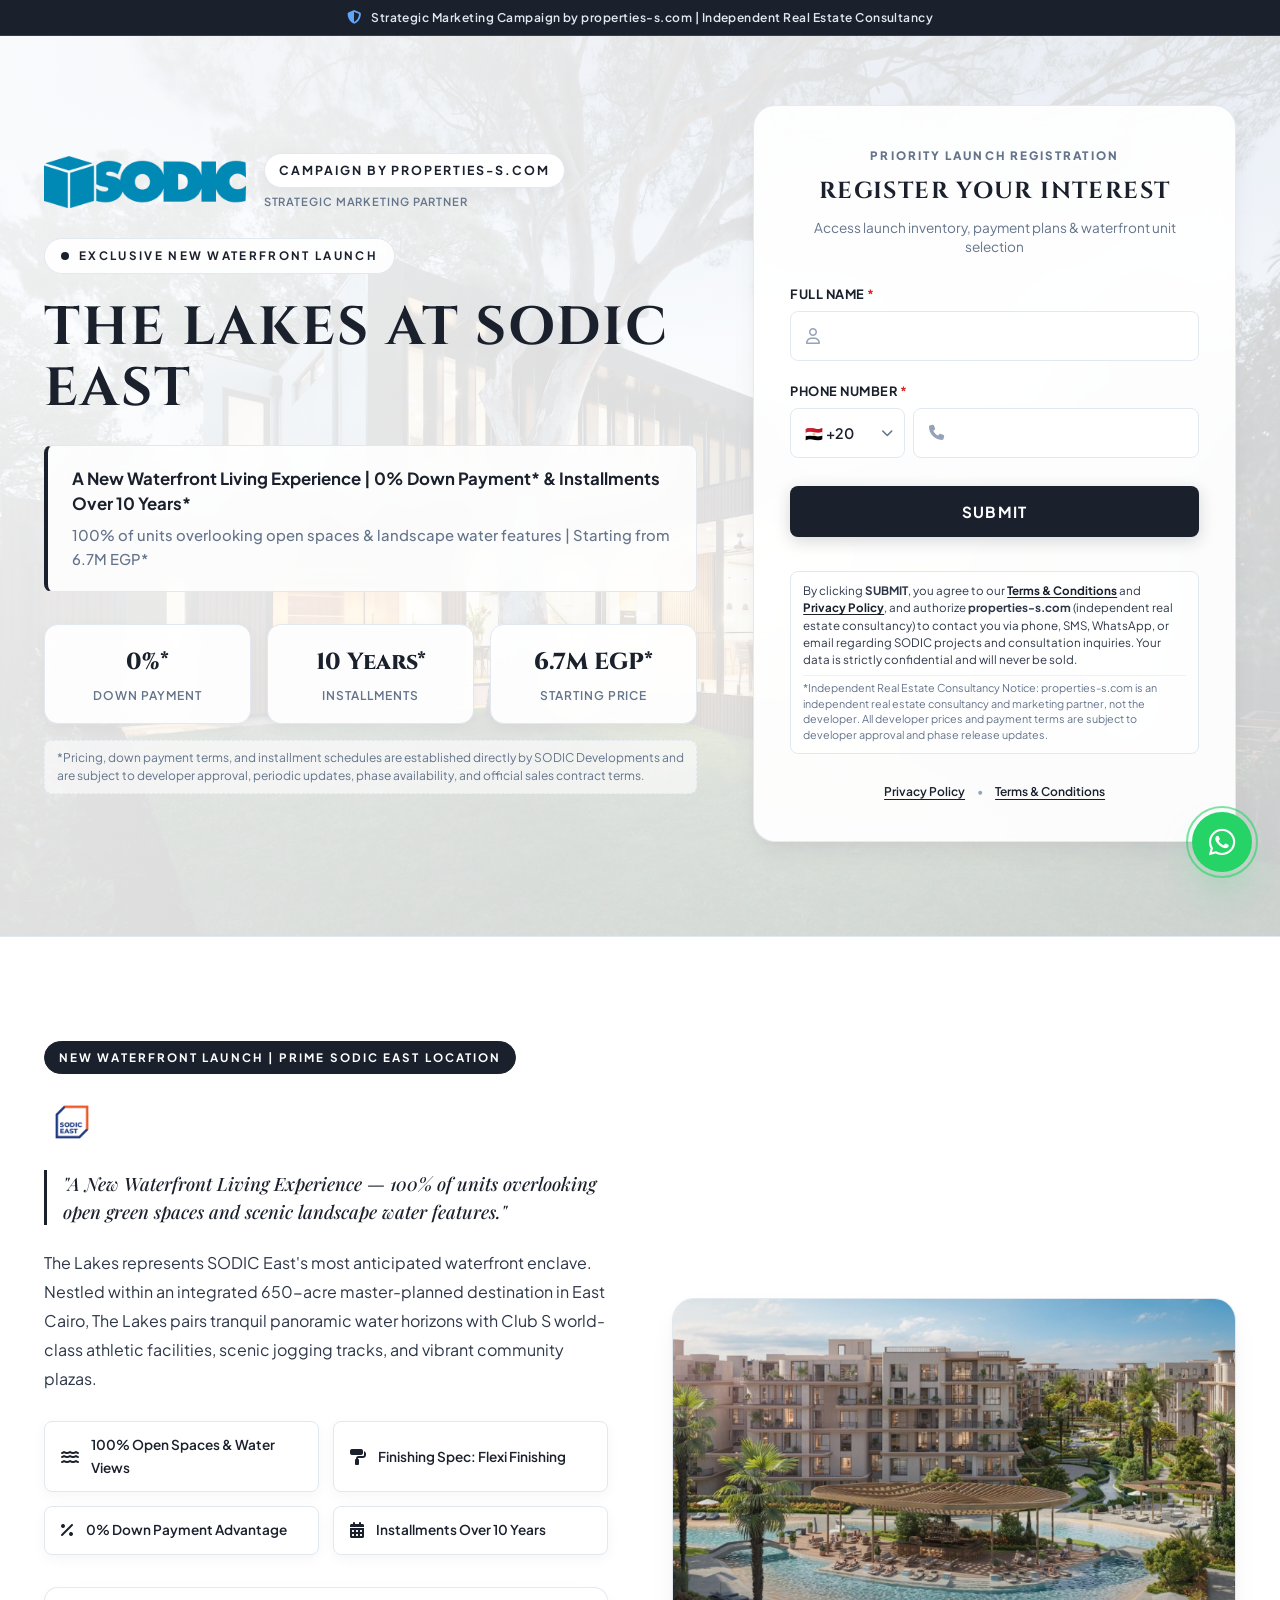
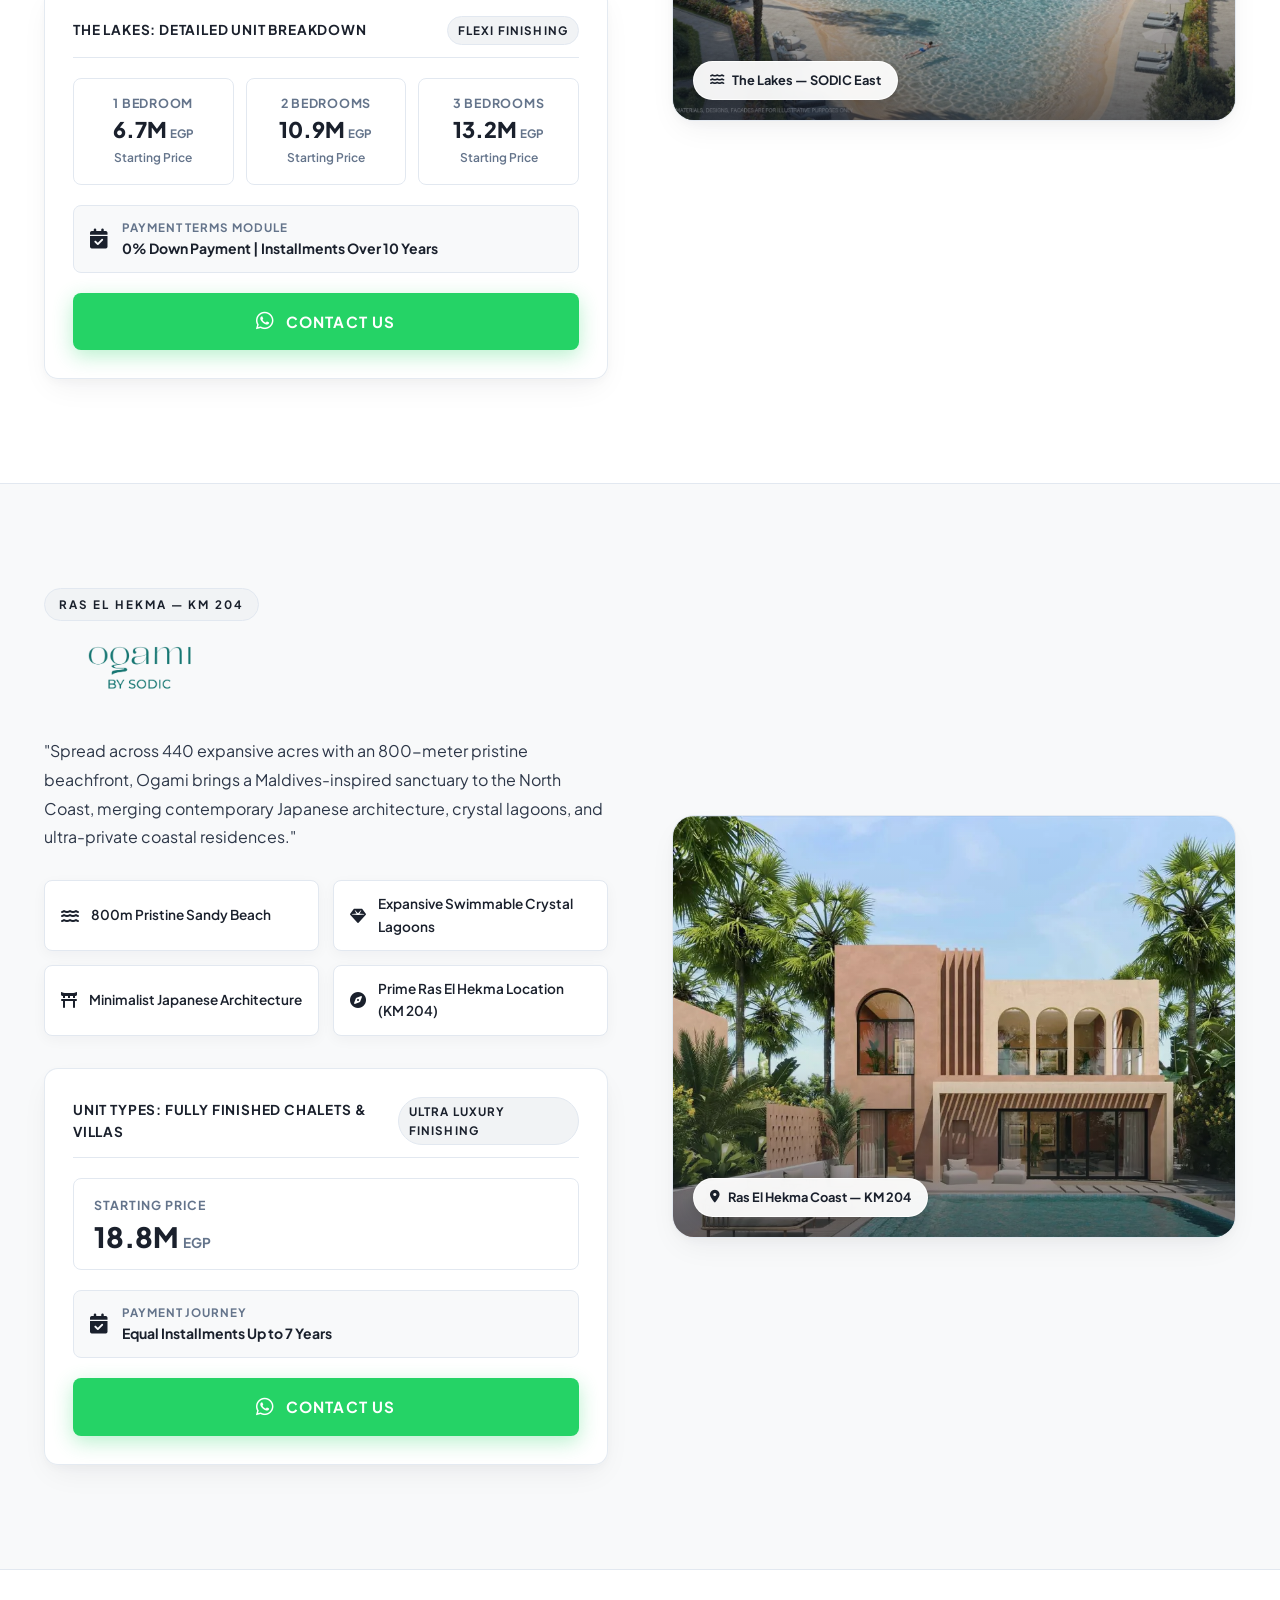
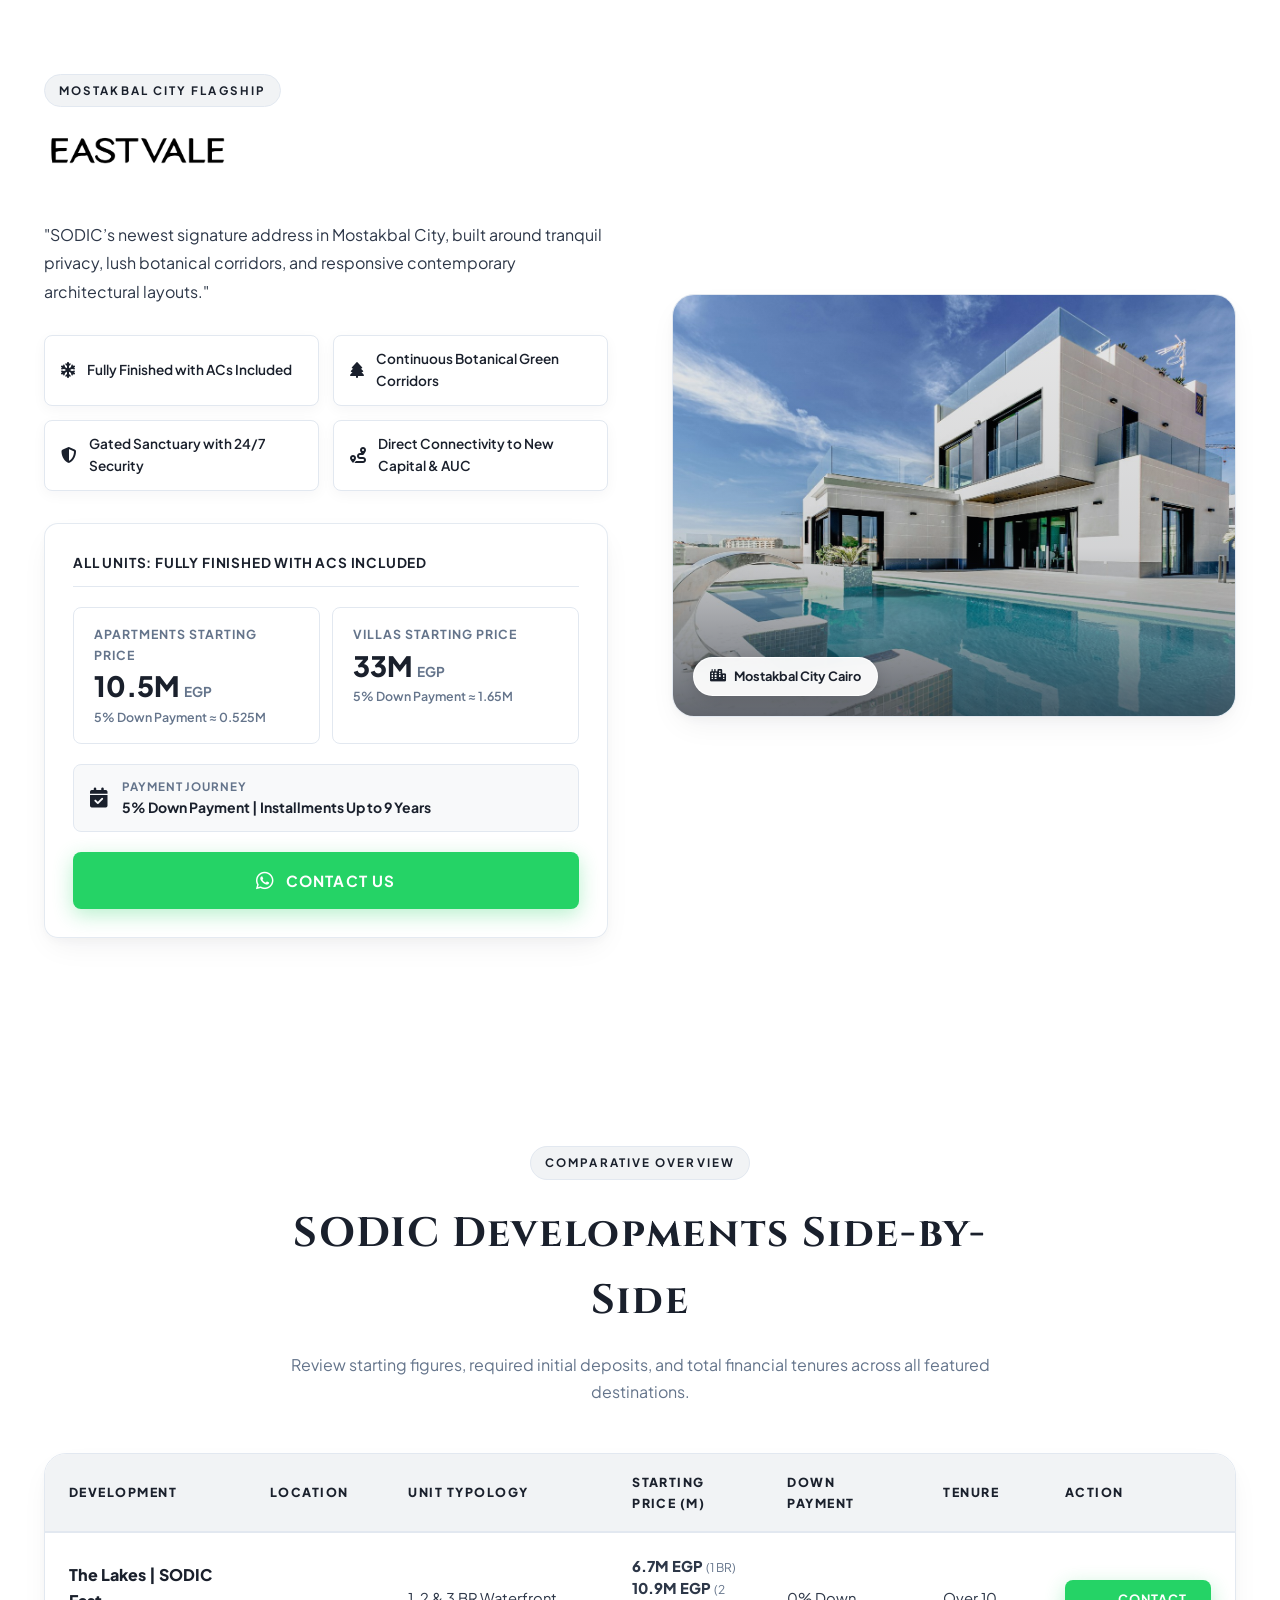
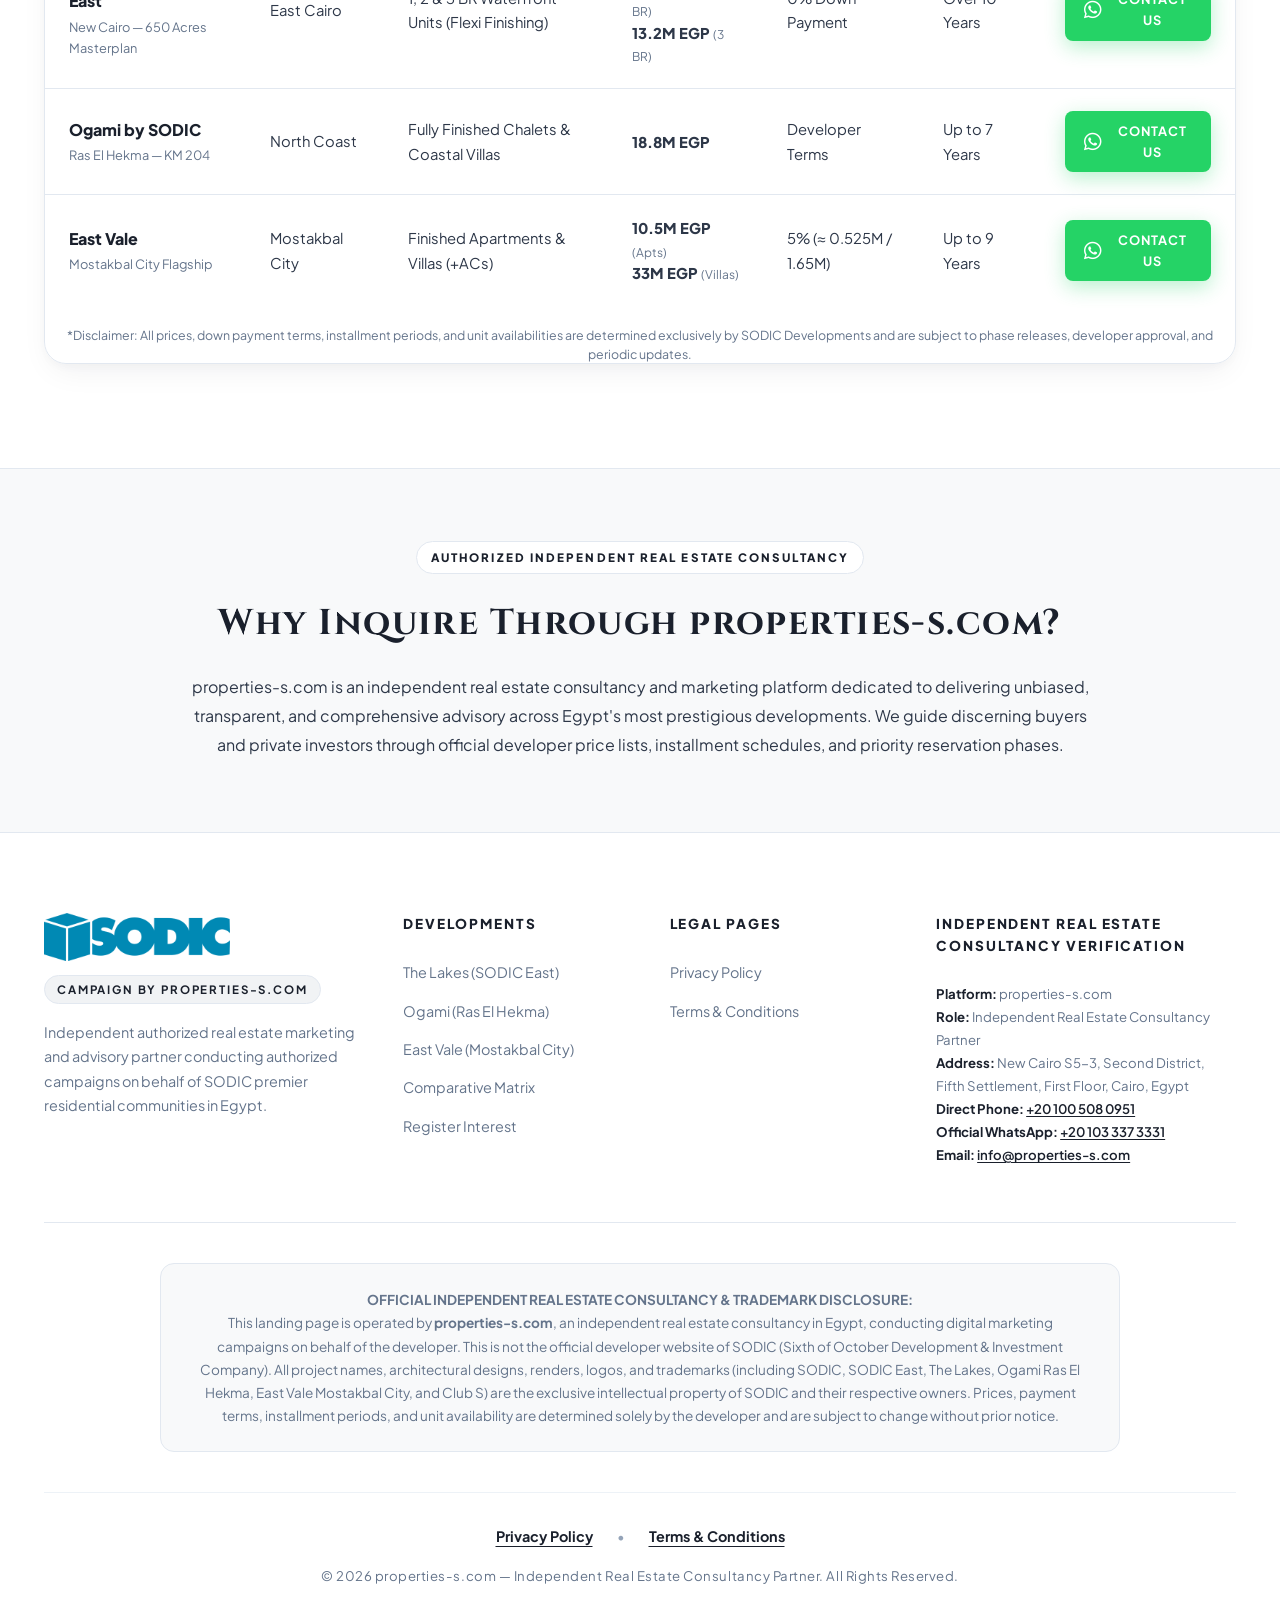
==== commit c624f053: "refactor: replace brokerage with independent consultancy globally" ====
--- a/index.html
+++ b/index.html
@@ -168,13 +168,13 @@
               SUBMIT
             </button>
 
-            <!-- Location A: Mandatory Brokerage & Consent Disclaimer -->
+            <!-- Location A: Mandatory Independent Real Estate Consultancy & Consent Disclaimer -->
             <div class="form-consent-box">
               <p class="form-disclaimer">
-                By clicking <strong>SUBMIT</strong>, you agree to our <a href="terms.html" target="_blank" class="form-legal-inline">Terms &amp; Conditions</a> and <a href="privacy.html" target="_blank" class="form-legal-inline">Privacy Policy</a>, and authorize <strong>properties-s.com</strong> (authorized real estate brokerage) to contact you via phone, SMS, WhatsApp, or email regarding SODIC projects and consultation inquiries. Your data is strictly confidential and will never be sold.
+                By clicking <strong>SUBMIT</strong>, you agree to our <a href="terms.html" target="_blank" class="form-legal-inline">Terms &amp; Conditions</a> and <a href="privacy.html" target="_blank" class="form-legal-inline">Privacy Policy</a>, and authorize <strong>properties-s.com</strong> (independent real estate consultancy) to contact you via phone, SMS, WhatsApp, or email regarding SODIC projects and consultation inquiries. Your data is strictly confidential and will never be sold.
               </p>
               <p class="form-disclaimer-sub">
-                *Independent Brokerage Notice: properties-s.com is an authorized real estate brokerage and marketing partner, not the developer. All developer prices and payment terms are subject to developer approval and phase release updates.
+                *Independent Real Estate Consultancy Notice: properties-s.com is an independent real estate consultancy and marketing partner, not the developer. All developer prices and payment terms are subject to developer approval and phase release updates.
               </p>
             </div>
             <div class="form-legal-links">
@@ -575,10 +575,10 @@
   <section class="about-properties-strip">
     <div class="container">
       <div class="about-content-wrapper">
-        <span class="about-badge">AUTHORIZED CONSULTANCY &amp; BROKERAGE</span>
+        <span class="about-badge">AUTHORIZED INDEPENDENT REAL ESTATE CONSULTANCY</span>
         <h2 class="about-title">Why Inquire Through properties-s.com?</h2>
         <p class="about-text">
-          properties-s.com is an independent authorized real estate brokerage and marketing platform dedicated to delivering unbiased, transparent, and comprehensive advisory across Egypt's most prestigious developments. We guide discerning buyers and private investors through official developer price lists, installment schedules, and priority reservation phases.
+          properties-s.com is an independent real estate consultancy and marketing platform dedicated to delivering unbiased, transparent, and comprehensive advisory across Egypt's most prestigious developments. We guide discerning buyers and private investors through official developer price lists, installment schedules, and priority reservation phases.
         </p>
       </div>
     </div>
@@ -622,12 +622,12 @@
           </ul>
         </div>
 
-        <!-- Corporate Brokerage & Contact Verification (Google Ads Policy Compliance) -->
+        <!-- Corporate Independent Real Estate Consultancy & Contact Verification (Google Ads Policy Compliance) -->
         <div class="footer-contact-col">
-          <h4 class="footer-col-title">Brokerage Verification</h4>
+          <h4 class="footer-col-title">Independent Real Estate Consultancy Verification</h4>
           <p class="footer-compliance-text">
             <strong>Platform:</strong> properties-s.com<br>
-            <strong>Role:</strong> Authorized Real Estate Brokerage Partner<br>
+            <strong>Role:</strong> Independent Real Estate Consultancy Partner<br>
             <strong>Address:</strong> New Cairo S5-3, Second District, Fifth Settlement, First Floor, Cairo, Egypt<br>
             <strong>Direct Phone:</strong> <a href="tel:+201005080951" class="footer-contact-link">+20 100 508 0951</a><br>
             <strong>Official WhatsApp:</strong> <a href="https://wa.me/201033373331" target="_blank" rel="noopener" class="footer-contact-link">+20 103 337 3331</a><br>
@@ -640,8 +640,8 @@
       <div class="footer-disclosures-block">
         <div class="disclosure-notice-box" style="text-align: center; max-width: 960px; margin: 0 auto;">
           <p class="disclosure-text">
-            <strong>OFFICIAL BROKERAGE &amp; TRADEMARK DISCLOSURE:</strong><br>
-            This landing page is operated by <strong>properties-s.com</strong>, an independent authorized real estate brokerage and consultancy in Egypt, conducting digital marketing campaigns on behalf of the developer. This is not the official developer website of SODIC (Sixth of October Development &amp; Investment Company). All project names, architectural designs, renders, logos, and trademarks (including SODIC, SODIC East, The Lakes, Ogami Ras El Hekma, East Vale Mostakbal City, and Club S) are the exclusive intellectual property of SODIC and their respective owners. Prices, payment terms, installment periods, and unit availability are determined solely by the developer and are subject to change without prior notice.
+            <strong>OFFICIAL INDEPENDENT REAL ESTATE CONSULTANCY &amp; TRADEMARK DISCLOSURE:</strong><br>
+            This landing page is operated by <strong>properties-s.com</strong>, an independent real estate consultancy in Egypt, conducting digital marketing campaigns on behalf of the developer. This is not the official developer website of SODIC (Sixth of October Development &amp; Investment Company). All project names, architectural designs, renders, logos, and trademarks (including SODIC, SODIC East, The Lakes, Ogami Ras El Hekma, East Vale Mostakbal City, and Club S) are the exclusive intellectual property of SODIC and their respective owners. Prices, payment terms, installment periods, and unit availability are determined solely by the developer and are subject to change without prior notice.
           </p>
         </div>
       </div>
@@ -654,7 +654,7 @@
           <a href="terms.html" target="_blank">Terms &amp; Conditions</a>
         </div>
         <div class="footer-copyright">
-          &copy; 2026 properties-s.com &mdash; Authorized Real Estate Brokerage Partner. All Rights Reserved.
+          &copy; 2026 properties-s.com &mdash; Independent Real Estate Consultancy Partner. All Rights Reserved.
         </div>
       </div>
     </div>
--- a/css/styles.css
+++ b/css/styles.css
@@ -238,7 +238,7 @@
 }
 
 /* ==========================================================================
-   0. BROKERAGE COMPLIANCE TOPBAR (GOOGLE ADS POLICY COMPLIANCE)
+   0. INDEPENDENT REAL ESTATE CONSULTANCY COMPLIANCE TOPBAR (GOOGLE ADS POLICY COMPLIANCE)
    ========================================================================== */
 .broker-compliance-topbar {
   background-color: var(--text-charcoal-primary);
@@ -768,7 +768,7 @@
   padding-left: 44px;
 }
 
-/* Mandatory Location A Brokerage & Consent Disclaimer */
+/* Mandatory Location A Independent Real Estate Consultancy & Consent Disclaimer */
 .form-consent-box {
   margin-top: 0.85rem;
   text-align: left;
@@ -1460,7 +1460,7 @@
   padding-left: 4px;
 }
 
-/* Mandatory Location B Brokerage Disclaimer */
+/* Mandatory Location B Independent Real Estate Consultancy Disclaimer */
 .footer-disclosures-block {
   border-top: 1px solid var(--border-cool);
   padding-top: 2.5rem;
